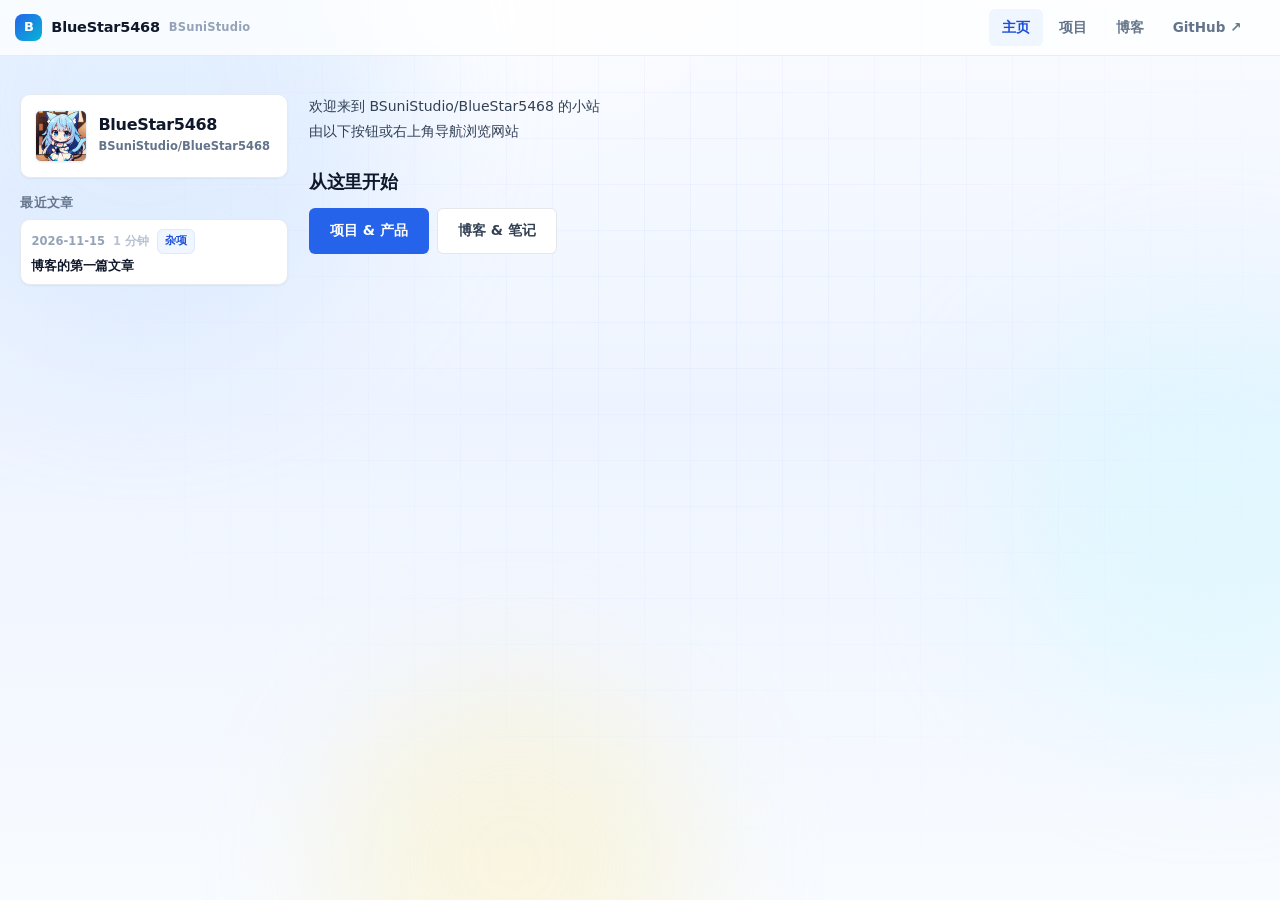
==== index.html @ b85dba75 "deploy: 迁移到 Astro，首页降级为「关于」页 - 仓库根 = 构建产物（GitHub Pages 直接服务根目录） - 页面全部由 Astro 生成：index.html（关于）、proj" ====
<!DOCTYPE html><html lang="zh-CN" data-accent="blue"><head><meta charset="UTF-8"><meta name="viewport" content="width=device-width, initial-scale=1"><title>关于 · BlueStar5468</title><meta name="description" content="泛星际星蓝工作室"><link rel="icon" href="data:image/svg+xml,%3Csvg xmlns='http://www.w3.org/2000/svg' viewBox='0 0 100 100'%3E%3Crect width='100' height='100' rx='16' fill='%232563eb'/%3E%3Ctext y='72' x='50' text-anchor='middle' font-size='58' fill='white' font-family='sans-serif'%3EB%3C/text%3E%3C/svg%3E"><link rel="stylesheet" href="/_astro/Blocks.DFEyWt-j.css"></head><body data-section="home"><header class="topbar"><div class="topbar__inner"><a class="topbar__brand" href="/index.html"><span class="topbar__logo" aria-hidden="true">B</span><span>BlueStar5468</span><small>BSuniStudio</small></a><nav class="topbar__nav" aria-label="站点导航"><a class="topbar__link is-active" href="/index.html" aria-current="page">主页</a><a class="topbar__link" href="/projects.html">项目</a><a class="topbar__link" href="/blog.html">博客</a><a class="topbar__link" href="https://github.com/BlueStar5468" target="_blank" rel="noopener">GitHub ↗</a></nav></div></header><div class="bg" aria-hidden="true"><span class="bg__blob bg__blob--blue"></span><span class="bg__blob bg__blob--cyan"></span><span class="bg__blob bg__blob--amber"></span><span class="bg__grid"></span></div><div class="blog-shell"><aside class="bside" aria-label="个人介绍"><div class="card bside__card"><div class="bside__head"><div class="avatar avatar--flat"><img class="avatar__img" src="/assets/avatar.jpg" alt="头像"></div><div class="bside__id"><h1 class="bside__name">BlueStar5468</h1><p class="bside__title">BSuniStudio/BlueStar5468</p></div></div></div><div class="bside__extra"><section class="blk blk--posts" id="s-0"><h2 class="blk__title">最近文章</h2><div class="posts"><a class="post" href="/blog/TestBlog.html"><span class="post__body"><span class="post__head"><time class="post__date" datetime="2026-11-15">2026-11-15</time><span class="post__min">1 分钟</span><span class="post__tags"><span class="chip chip--sm">杂项</span></span></span><span class="post__title">博客的第一篇文章</span><span class="post__sum">作为测试目的的文章</span></span></a></div></section></div></aside><main class="bmain"><section class="blk blk--text" id="s-0"><div class="prose">欢迎来到 BSuniStudio/BlueStar5468 的小站<br />由以下按钮或右上角导航浏览网站</div></section><section class="blk blk--links" id="s-1"><h2 class="blk__title">从这里开始</h2><div class="page-main__actions"><a class="btn btn--primary" href="/projects.html">项目 &amp; 产品</a><a class="btn" href="/blog.html">博客 &amp; 笔记</a></div></section></main></div></body></html>
---- _astro/Blocks.DFEyWt-j.css ----
:root{--blue-50:#eff6ff;--blue-100:#dbeafe;--blue-200:#bfdbfe;--blue-300:#93c5fd;--blue-400:#60a5fa;--blue-500:#3b82f6;--blue-600:#2563eb;--blue-700:#1d4ed8;--cyan-400:#22d3ee;--cyan-500:#06b6d4;--amber-100:#fef3c7;--amber-400:#fbbf24;--amber-500:#f59e0b;--ink:#0f172a;--ink-soft:#334155;--muted:#64748b;--line:#e5eaf1;--line-soft:#0f172a14;--white:#fff;--accent:var(--blue-600);--accent-2:var(--cyan-500);--accent-soft:var(--blue-100);--accent-tint:var(--blue-50);--radius:10px;--radius-sm:6px;--radius-lg:12px;--shadow-1:0 1px 2px #0f172a0d;--shadow-2:0 4px 16px -8px #0f172a33;--ease:cubic-bezier(.65, .05, .36, 1);--side-w:318px;--pnav-w:208px;--pnav-w-min:54px;--topbar-h:56px;--stage-h:calc(100vh - var(--topbar-h))}@supports (height:100dvh){:root{--stage-h:calc(100dvh - var(--topbar-h))}}html[data-accent=amber]{--accent:var(--amber-500);--accent-2:var(--amber-400);--accent-soft:var(--amber-100);--accent-tint:#fffbeb}*{box-sizing:border-box}body{min-height:100vh;color:var(--ink);-webkit-font-smoothing:antialiased;background-color:#0000;background-image:radial-gradient(1200px 600px at 10% -10%,#fff 0%,#0000 60%),linear-gradient(#f9fbff 0%,#eef4ff 45%,#f8fbff 100%);background-position:0 0,0 0;background-repeat:repeat,repeat;background-size:auto,auto;background-attachment:fixed;background-origin:padding-box,padding-box;background-clip:border-box,border-box;margin:0;font-family:Segoe UI Variable Text,Segoe UI,Inter,PingFang SC,Microsoft YaHei,system-ui,-apple-system,sans-serif;font-size:15px;line-height:1.7}.bg{pointer-events:none;z-index:0;position:fixed;inset:0;overflow:hidden}.bg__blob{filter:blur(70px);opacity:.4;border-radius:50%;position:absolute}.bg__blob--blue{background:#bfdbfe;width:520px;height:520px;top:-160px;left:-120px}.bg__blob--cyan{background:#cffafe;width:420px;height:420px;top:34%;right:-140px}.bg__blob--amber{opacity:.26;background:#fde68a;width:360px;height:360px;bottom:-140px;left:26%}.bg__grid{background-image:linear-gradient(#2563eb0b 1px,#0000 1px),linear-gradient(90deg,#2563eb0b 1px,#0000 1px);background-size:46px 46px;position:absolute;inset:0;-webkit-mask-image:radial-gradient(circle at 55% 25%,#000 0%,#0000 72%);mask-image:radial-gradient(circle at 55% 25%,#000 0%,#0000 72%)}.topbar{z-index:100;height:var(--topbar-h);-webkit-backdrop-filter:blur(16px)saturate(160%);background:#ffffffbd;border-bottom:1px solid #0f172a12;align-items:center;display:flex;position:fixed;top:0;left:0;right:0}.topbar__inner{align-items:center;gap:10px;width:100%;max-width:1560px;margin:0 auto;padding:0 clamp(12px,2vw,34px) 0 clamp(10px,1.2vw,22px);display:flex}.topbar__brand{color:var(--ink);letter-spacing:-.2px;white-space:nowrap;align-items:center;gap:9px;font-size:14.5px;font-weight:700;text-decoration:none;display:inline-flex}.topbar__logo{color:#fff;background:linear-gradient(135deg, var(--blue-600), var(--cyan-500));border-radius:8px;place-items:center;width:27px;height:27px;font-size:13px;font-weight:800;display:grid}.topbar__brand small{color:#94a3b8;letter-spacing:.2px;font-size:11.5px;font-weight:600}.topbar__nav{align-items:center;gap:3px;margin-left:auto;display:flex}.topbar__link{border-radius:var(--radius-sm);color:var(--muted);white-space:nowrap;align-items:center;gap:5px;padding:7px 13px;font-size:13.5px;font-weight:600;text-decoration:none;transition:background .18s,color .18s;display:inline-flex}.topbar__link:hover{color:var(--ink);background:#0f172a0d}.topbar__link.is-active{background:var(--blue-50);color:var(--blue-700)}.topbar__link:focus-visible{outline:2px solid var(--blue-300);outline-offset:2px}.page-main{z-index:1;max-width:1040px;padding:calc(var(--topbar-h) + clamp(26px, 6vh, 62px)) clamp(16px, 3vw, 32px) clamp(40px, 8vh, 80px);gap:clamp(14px,2.2vh,22px);margin:0 auto;display:grid;position:relative}.page-main__head{gap:5px;display:grid}.page-main__title{letter-spacing:-.8px;margin:0;font-size:clamp(24px,3.6vh,36px);line-height:1.25}.page-main__desc{color:var(--muted);max-width:62ch;margin:0}.page-main__actions{flex-wrap:wrap;gap:8px;display:flex}.demo-grid{grid-template-columns:repeat(auto-fit,minmax(190px,1fr));gap:clamp(10px,1.4vw,14px);display:grid}.swatch{align-items:center;gap:10px;display:flex}.swatch__dot{border:1px solid #0f172a0f;border-radius:8px;flex:0 0 26px;width:26px;height:26px}.debug-note{border-radius:var(--radius);color:#92400e;background:#fffbeb;border:1px solid #fde68a;margin:0;padding:10px 13px;font-size:12.5px;line-height:1.6}.debug-note code{background:#92400e14;border-radius:3px;padding:1px 4px;font-size:.94em}.switch{cursor:pointer;user-select:none;align-items:center;gap:10px;display:inline-flex;position:relative}.switch input{opacity:0;width:1px;height:1px;position:absolute}.switch__track{border:1px solid var(--line);background:#e2e8f0;border-radius:999px;flex:0 0 40px;width:40px;height:22px;transition:background .2s,border-color .2s;position:relative}.switch__dot{width:16px;height:16px;transition:transform .2s var(--ease);background:#fff;border-radius:50%;position:absolute;top:2px;left:2px;box-shadow:0 1px 2px #0f172a40}.switch input:checked+.switch__track{background:var(--blue-600);border-color:var(--blue-600)}.switch input:checked+.switch__track .switch__dot{transform:translate(18px)}.switch input:focus-visible+.switch__track{outline:2px solid var(--blue-300);outline-offset:2px}.switch__label{color:var(--ink-soft);font-size:13px;line-height:1.5}.switch__label code{background:var(--blue-50);color:var(--blue-700);border-radius:3px;padding:1px 4px;font-size:.92em}.pbar{flex-wrap:wrap;align-items:center;gap:12px;display:flex}.filters{flex-wrap:wrap;gap:6px;display:flex}.filter{border-radius:var(--radius-sm);font:inherit;color:var(--muted);background:var(--white);border:1px solid var(--line);cursor:pointer;align-items:center;padding:5px 11px;font-size:12.5px;font-weight:600;transition:background .16s,color .16s,border-color .16s;display:inline-flex}.filter:hover{color:var(--ink);border-color:var(--blue-200)}.filter.is-active{color:var(--blue-700);background:var(--blue-50);border-color:var(--blue-100)}.filter__n{opacity:.6;margin-left:6px;font-size:11px;font-weight:700}.pbar__count{color:#94a3b8;margin-left:auto;font-size:12.5px;font-weight:600}.pgrid{grid-template-columns:repeat(auto-fill,minmax(272px,1fr));align-items:start;gap:clamp(12px,1.6vw,16px);display:grid}.pcard{background:var(--white);border:1px solid var(--line);border-radius:var(--radius);min-width:0;box-shadow:var(--shadow-1);transition:transform .2s var(--ease), box-shadow .2s, border-color .2s;flex-direction:column;display:flex;overflow:hidden}.pcard:hover{box-shadow:var(--shadow-2);border-color:var(--blue-100);transform:translateY(-2px)}.pcard[data-featured="1"]{grid-column:span 2}.pcard.is-off{display:none}.pcard__cover{aspect-ratio:16/9;background:linear-gradient(135deg,#eef4ff 0%,#e6f7fb 100%);place-items:center;display:grid;position:relative;overflow:hidden}.pcard[data-featured="1"] .pcard__cover{aspect-ratio:21/9}.pcard__img{object-fit:cover;width:100%;height:100%;display:block}.pcard__ph{font-size:38px;line-height:1}.pcard__phimg{object-fit:contain;border-radius:7px;max-width:46%;max-height:62%}.pcard__status{letter-spacing:.2px;background:#ffffffe6;border:1px solid #0f172a0f;border-radius:999px;padding:3px 8px;font-size:11px;font-weight:700;position:absolute;top:9px;left:9px}.pcard__status--wip{color:var(--blue-700)}.pcard__status--done{color:#0f766e}.pcard__status--archived{color:var(--muted)}.pcard__status--idea{color:#b45309}.pcard__body{gap:6px;padding:13px 14px 0;display:grid}.pcard__title{letter-spacing:-.2px;margin:0;font-size:15.5px;line-height:1.3}.pcard__sum{color:var(--muted);margin:0;font-size:13px;line-height:1.55}.pcard__desc{color:var(--muted);margin:0;font-size:12.5px;line-height:1.6}.pcard__foot{align-items:center;gap:8px;margin-top:auto;padding:12px 14px 13px;display:flex}.pcard__year{color:#94a3b8;font-size:11.5px;font-weight:600}.pcard__links{gap:6px;margin-left:auto;display:flex}.pcard__link{border-radius:var(--radius-sm);color:var(--muted);background:var(--white);border:1px solid var(--line);padding:4px 9px;font-size:12.5px;font-weight:600;text-decoration:none;transition:background .16s,color .16s,border-color .16s}.pcard__link:hover{color:var(--blue-700);background:var(--blue-50);border-color:var(--blue-100)}.pcard__link--primary{color:#fff;background:var(--blue-600);border-color:#0000}.pcard__link--primary:hover{color:#fff;background:var(--blue-700)}.chips.chips--sm{gap:4px}.chip.chip--sm{padding:2px 7px;font-size:11px}.pgrid__empty{text-align:center;color:#94a3b8;border:1px dashed var(--line);border-radius:var(--radius);margin:0;padding:28px 16px;font-size:13px}@media (width<=720px){.pcard[data-featured="1"]{grid-column:auto}.pcard[data-featured="1"] .pcard__cover{aspect-ratio:16/9}.pbar__count{margin-left:0}}.pcard{position:relative}.pcard__go{color:inherit;text-decoration:none}.pcard__go:after{content:"";z-index:1;position:absolute;inset:0}.pcard:hover .pcard__go{color:var(--blue-700)}.pcard__links{z-index:2;position:relative}.pcard__status{z-index:2}.page-shell{z-index:1;max-width:1280px;padding:calc(var(--topbar-h) + clamp(22px, 5vh, 46px)) clamp(16px, 3vw, 32px) clamp(40px, 8vh, 80px);grid-template-columns:var(--pnav-w) minmax(0, 1fr);transition:grid-template-columns .22s var(--ease);align-items:start;gap:clamp(16px,2vw,28px);margin:0 auto;display:grid;position:relative}html.pnav-collapsed .page-shell{grid-template-columns:var(--pnav-w-min) minmax(0, 1fr)}.page-shell>.page-main{max-width:none;margin:0;padding:0}.pnav{top:calc(var(--topbar-h) + 20px);border-radius:var(--radius);background:#ffffff80;border:1px solid #0f172a0d;min-width:0;padding:10px 8px;position:sticky}.pnav__toggle{background:var(--white);border:1px solid var(--line);border-radius:var(--radius-sm);width:28px;height:28px;color:var(--muted);cursor:pointer;justify-content:center;align-items:center;margin-bottom:8px;transition:border-color .16s,color .16s,background .16s;display:inline-flex}.pnav__toggle:hover{border-color:var(--blue-200);color:var(--blue-700);background:var(--blue-50)}.pnav__bars{background:currentColor;width:13px;height:1.5px;display:block;box-shadow:0 -4px,0 4px}.pnav__items{gap:2px;display:grid}.pnav__group{gap:1px;display:grid}.pnav__item{border-radius:var(--radius-sm);color:var(--muted);align-items:center;gap:8px;padding:7px 9px;font-size:13px;font-weight:600;text-decoration:none;transition:background .16s,color .16s;display:flex}.pnav__item:hover{color:var(--ink);background:#0f172a0b}.pnav__item.is-active{background:var(--blue-50);color:var(--blue-700)}.pnav__ico{text-align:center;flex:none;width:20px;font-size:14px}.pnav__img{object-fit:contain;border-radius:4px;width:17px;height:17px;margin:0 auto;display:block}.pnav__label{text-overflow:ellipsis;white-space:nowrap;min-width:0;overflow:hidden}.pnav__toc{border-left:1px solid var(--line);gap:1px;margin:3px 0 7px 10px;padding-left:9px;display:grid}.pnav__toc-item{color:#94a3b8;text-overflow:ellipsis;white-space:nowrap;border-radius:5px;padding:4px 7px;font-size:12px;text-decoration:none;transition:background .16s,color .16s;overflow:hidden}.pnav__toc-item:hover{background:var(--blue-50);color:var(--blue-700)}.pnav__toc-item.is-active{background:var(--blue-50);color:var(--blue-700);font-weight:600}html.pnav-collapsed .pnav__label,html.pnav-collapsed .pnav__toc{display:none}html.pnav-collapsed .pnav__item{justify-content:center;padding:8px 0}.pd-main{gap:clamp(16px,3vh,28px);min-width:0;max-width:1120px;display:grid}.blk{gap:10px;min-width:0;display:grid}.blk__title{letter-spacing:-.3px;margin:0;font-size:18px}.blk__warn{border-radius:var(--radius);color:#92400e;background:#fffbeb;border:1px solid #fde68a;margin:0;padding:10px 13px;font-size:12.5px}.lderr{border-radius:var(--radius);color:#b91c1c;background:#fef2f2;border:1px solid #fecaca;margin:0;padding:14px 16px;font-size:13px;line-height:1.65}.pd-load{color:#94a3b8;margin:0;padding:28px 0;font-size:13px}.phero{border-bottom:1px solid var(--line);grid-template-columns:minmax(0,1fr) 220px;align-items:center;gap:20px;padding-bottom:16px;display:grid}.phero__title{letter-spacing:-.9px;margin:4px 0 0;font-size:clamp(25px,4vh,36px);line-height:1.2}.phero__sub{color:var(--muted);max-width:56ch;margin:6px 0 0;font-size:13.5px;line-height:1.65}.phero__meta{flex-wrap:wrap;gap:18px;margin:14px 0 0;padding:0;list-style:none;display:flex}.phero__meta li{gap:1px;display:grid}.phero__meta span{letter-spacing:.3px;color:#94a3b8;font-size:10.5px;font-weight:600}.phero__meta b{font-size:13.5px}.phero__side{aspect-ratio:4/3;border-radius:var(--radius);border:1px solid var(--line);background:linear-gradient(135deg,#eef4ff,#e6f7fb);place-items:center;display:grid;overflow:hidden}.phero__img{object-fit:cover;width:100%;height:100%;display:block}.phero__ph{font-size:46px}.phero__phimg{object-fit:contain;border-radius:9px;max-width:58%;max-height:64%}@media (width<=720px){.phero{grid-template-columns:minmax(0,1fr);gap:14px}.phero__side{aspect-ratio:16/9;order:-1}}.prose{color:var(--ink-soft);font-size:14px;line-height:1.78}.prose p{margin:0 0 10px}.prose p:last-child{margin-bottom:0}.prose a{color:var(--blue-700)}.prose strong{color:var(--ink)}.prose code{color:var(--blue-700);background:var(--blue-50);border-radius:4px;padding:1px 5px;font-size:.92em}.plist{color:var(--ink-soft);gap:5px;margin:0;padding-left:1.2em;font-size:13.5px;line-height:1.65;display:grid}.plist--bullet{list-style:outside}.plist--number{list-style:decimal}.plist--check{padding-left:0;list-style:none}.plist--check li{padding-left:1.6em;position:relative}.plist--check li:before{content:"✓";color:var(--blue-600);font-weight:800;position:absolute;top:0;left:0}.bcards{grid-template-columns:repeat(var(--cols,3), minmax(0, 1fr));gap:10px;display:grid}.bcard{background:var(--white);border:1px solid var(--line);border-radius:var(--radius);box-shadow:var(--shadow-1);padding:12px 13px}.bcard__ico{font-size:19px;line-height:1}.bcard__title{letter-spacing:-.1px;margin:5px 0 0;font-size:13.5px}.bcard__desc{color:var(--muted);margin:3px 0 0;font-size:12.5px;line-height:1.6}@media (width<=720px){.bcards{grid-template-columns:repeat(auto-fit,minmax(150px,1fr))}}.bstats{grid-template-columns:repeat(auto-fit,minmax(118px,1fr));gap:10px;display:grid}.bstat{background:var(--white);border:1px solid var(--line);border-radius:var(--radius);padding:12px 14px}.bstat b{letter-spacing:-.6px;font-size:22px;line-height:1.15;display:block}.bstat span{color:#94a3b8;font-size:11.5px;font-weight:600}.specs{border-collapse:collapse;background:var(--white);border:1px solid var(--line);border-radius:var(--radius);width:100%;font-size:13.5px;overflow:hidden}.specs th,.specs td{text-align:left;border-bottom:1px solid var(--line);padding:9px 13px}.specs tr:last-child th,.specs tr:last-child td{border-bottom:0}.specs th{width:32%;color:var(--muted);background:#fbfdff;font-weight:600}.specs td{color:var(--ink-soft)}.codeblk{border-radius:var(--radius);background:#0f172a;position:relative;overflow:hidden}.codeblk__bar{background:#94a3b812;border-bottom:1px solid #94a3b829;align-items:center;gap:10px;padding:7px 16px;font-size:11px;font-weight:700;display:flex}.codeblk__file{text-overflow:ellipsis;white-space:nowrap;letter-spacing:.2px;color:#cbd5e1;flex:1;min-width:0;font-family:ui-monospace,SFMono-Regular,Consolas,monospace;overflow:hidden}.codeblk__lang{letter-spacing:.6px;text-transform:uppercase;color:#64748b;flex:none;font-size:10px}.codeblk pre{margin:0;padding:14px 16px;overflow-x:auto}.codeblk code{color:#e2e8f0;white-space:pre;font-family:ui-monospace,SFMono-Regular,Consolas,Liberation Mono,monospace;font-size:12.5px;line-height:1.72}.fig{gap:6px;margin:0;display:grid}.fig__img{border-radius:var(--radius);border:1px solid var(--line);background:#f8fafc;width:100%;display:block}.fig__cap{color:#94a3b8;text-align:center;font-size:12px}.gal{grid-template-columns:repeat(var(--cols,2), minmax(0, 1fr));gap:10px;display:grid}@media (width<=620px){.gal{grid-template-columns:repeat(auto-fit,minmax(140px,1fr))}}.ptl{gap:15px;margin:0;padding:0;list-style:none;display:grid}.ptl__item{grid-template-columns:72px minmax(0,1fr);gap:12px;padding-left:16px;display:grid;position:relative}.ptl__item:before{content:"";background:var(--blue-500);width:7px;height:7px;box-shadow:0 0 0 3px var(--blue-50);border-radius:50%;position:absolute;top:6px;left:0}.ptl__item:after{content:"";background:var(--line);width:1px;position:absolute;top:19px;bottom:-15px;left:3px}.ptl__item:last-child:after{display:none}.ptl__time{color:var(--blue-700);padding-top:2px;font-size:12px;font-weight:700}.ptl__title{margin:0;font-size:13.5px}.ptl__desc{color:var(--muted);margin:3px 0 0;font-size:12.5px;line-height:1.6}@media (width<=620px){.ptl__item{grid-template-columns:minmax(0,1fr);gap:1px}}.bquote{border-left:3px solid var(--blue-300);border-radius:0 var(--radius) var(--radius) 0;background:var(--blue-50);margin:0;padding:12px 16px}.bquote p{color:var(--ink-soft);margin:0;font-size:14px;line-height:1.75}.bquote cite{color:var(--muted);margin-top:6px;font-size:12px;font-style:normal;display:block}.bvideo{aspect-ratio:16/9;border-radius:var(--radius);background:#0f172a;position:relative;overflow:hidden}.bvideo iframe{border:0;width:100%;height:100%;position:absolute;inset:0}.bvideo--empty{color:#94a3b8;background:#f1f5f9;place-items:center;font-size:13px;display:grid}.bdiv{border:0;border-top:1px solid var(--line);margin:4px 0}@media (width<=900px){.page-shell,html.pnav-collapsed .page-shell{grid-template-columns:minmax(0,1fr)}.pnav{-webkit-overflow-scrolling:touch;background:0 0;border:0;border-radius:0;align-items:center;gap:8px;margin:0 calc(-1*clamp(16px,3vw,32px));padding:0 clamp(16px,3vw,32px) 6px;display:flex;position:static;overflow-x:auto}.pnav__toggle{display:none}.pnav__items,.pnav__group{gap:4px;display:flex}.pnav__item{white-space:nowrap;border:1px solid var(--line);background:var(--white)}.pnav__item.is-active{border-color:var(--blue-100)}.pnav__toc{display:none!important}html.pnav-collapsed .pnav__label{display:inline}html.pnav-collapsed .pnav__item{padding:7px 9px}}.blog-shell{z-index:1;max-width:1440px;padding:calc(var(--topbar-h) + clamp(18px, 4.5vh, 38px)) clamp(12px, 1.6vw, 26px) clamp(40px, 8vh, 80px);grid-template-columns:268px minmax(0,1fr);align-items:start;gap:clamp(13px,1.6vw,22px);margin:0 auto;display:grid;position:relative}.bside{top:calc(var(--topbar-h) + 18px);gap:14px;min-width:0;display:grid;position:sticky}.bside__card{gap:12px;padding:15px 14px;display:grid}.bside__head{align-items:center;gap:11px;display:flex}.bside__id{min-width:0}.bside__name{letter-spacing:-.3px;margin:0;font-size:16px;line-height:1.25}.bside__title{color:var(--muted);text-overflow:ellipsis;white-space:nowrap;margin:2px 0 0;font-size:11.5px;font-weight:600;overflow:hidden}.bside__bio{color:var(--muted);margin:0;font-size:12.5px;line-height:1.68}.bside__meta{color:var(--muted);gap:5px;margin:0;padding:0;font-size:12.5px;list-style:none;display:grid}.bside__meta .ico{margin-right:6px}.bside__links{gap:3px;display:grid}.avatar.avatar--flat{background:linear-gradient(135deg, var(--blue-600), var(--cyan-500));color:#fff;letter-spacing:-.4px;border-radius:6px;flex:0 0 52px;place-items:center;width:52px;height:52px;font-size:19px;font-weight:800;display:grid}.avatar--flat .avatar__letter{line-height:1}.bmain{gap:clamp(14px,2.6vh,24px);min-width:0;max-width:1000px;display:grid}.bmain--post{max-width:1000px}.ppost{gap:clamp(14px,2.6vh,24px);min-width:0;display:grid}.bside__extra{gap:10px;display:grid}.bside__extra:empty{display:none}.bside__extra .blk{gap:6px}.bside__extra .blk__title{color:var(--muted);letter-spacing:.2px;font-size:12.5px;font-weight:700}.bside__extra .posts{gap:6px}.bside__extra .post{gap:0;padding:9px 10px}.bside__extra .post__thumb{display:none}.bside__extra .post__title{font-size:12.5px;line-height:1.45}.bside__extra .post__sum,.bside__extra .posts__count{display:none}.posts{gap:8px;display:grid}.post{background:var(--white);border:1px solid var(--line);border-radius:var(--radius);box-shadow:var(--shadow-1);color:inherit;gap:13px;padding:12px 13px;text-decoration:none;transition:border-color .16s,background .16s,transform .16s,box-shadow .16s;display:flex}.post:hover{border-color:var(--blue-100);box-shadow:var(--shadow-2);background:#fbfdff;transform:translateY(-1px)}.post__thumb{object-fit:cover;border-radius:var(--radius-sm);border:1px solid var(--line);flex:0 0 92px;width:92px;height:68px}.post__body{gap:3px;min-width:0;display:grid}.post__head{flex-wrap:wrap;align-items:center;gap:8px;display:flex}.post__date{color:#94a3b8;font-variant-numeric:tabular-nums;font-size:11.5px;font-weight:600}.post__min{color:#b6c2d1;font-size:11.5px;font-weight:600}.post__label{letter-spacing:.3px;color:var(--blue-700);background:var(--blue-50);border:1px solid var(--blue-100);border-radius:999px;padding:1px 7px;font-size:10.5px;font-weight:700}.post__tags{gap:4px;display:flex}.post__arrow{color:#cbd5e1;align-self:center;margin-left:auto;font-size:13px}.post--ref{border-left:3px solid var(--blue-300);padding-left:13px}.post--ref:hover .post__arrow{color:var(--blue-600)}.post__title{letter-spacing:-.2px;font-size:14.5px;font-weight:700;line-height:1.4}.post:hover .post__title{color:var(--blue-700)}.post__sum{color:var(--muted);font-size:12.5px;line-height:1.62}.posts__count{color:#94a3b8;margin:4px 0 0;font-size:11.5px}.posts__empty{text-align:center;color:#94a3b8;border:1px dashed var(--line);border-radius:var(--radius);margin:0;padding:24px 16px;font-size:13px}.postback{color:var(--muted);align-items:center;gap:5px;font-size:12.5px;font-weight:600;text-decoration:none;display:inline-flex}.postback:hover{color:var(--blue-700)}.posthead{border-bottom:1px solid var(--line);gap:6px;padding-bottom:15px;display:grid}.posthead__top{flex-wrap:wrap;align-items:center;gap:8px;display:flex}.posthead__date{color:#94a3b8;font-variant-numeric:tabular-nums;font-size:11.5px;font-weight:600}.posthead__min{color:#b6c2d1;font-size:11.5px;font-weight:600}.posthead__dot{color:#cbd5e1;font-size:11px}.posthead__tags{gap:4px;display:flex}.posthead__title{letter-spacing:-.7px;margin:0;font-size:clamp(21px,3.4vh,29px);line-height:1.3}.posthead__sum{color:var(--muted);margin:0;font-size:13.5px;line-height:1.68}@media (width<=900px){.blog-shell{grid-template-columns:minmax(0,1fr)}.bside{position:static}.bside__card{grid-template-columns:1fr;display:grid}.bmain,.bmain--post{max-width:none}}.labkey{top:calc(var(--topbar-h) + 10px);z-index:120;color:#fff;white-space:nowrap;background:linear-gradient(135deg, var(--blue-600), var(--cyan-500));opacity:0;pointer-events:none;transition:opacity .18s, transform .18s var(--ease);border-radius:999px;align-items:center;gap:6px;padding:7px 13px;font-size:12.5px;font-weight:700;text-decoration:none;display:inline-flex;position:fixed;right:14px;transform:translateY(-8px)scale(.96);box-shadow:0 6px 18px -6px #2563eb8c}.labkey.is-on{opacity:1;pointer-events:auto;transform:none}.labkey:hover{filter:brightness(1.06)}.labkey:focus-visible{outline-offset:2px;outline:2px solid #fff}.studio{z-index:1;max-width:1760px;padding:calc(var(--topbar-h) + 14px) clamp(10px, 1.4vw, 20px) 60px;gap:12px;margin:0 auto;display:grid;position:relative}.studio__bar{background:var(--white);border:1px solid var(--line);border-radius:var(--radius);box-shadow:var(--shadow-1);flex-wrap:wrap;align-items:center;gap:8px;padding:8px 10px;display:flex}.studio__id{flex:260px;min-width:180px}.studio__spacer{flex:auto}.studio__grid{grid-template-columns:var(--studio-leftw,300px) minmax(300px, 1.4fr) minmax(0, 1fr);align-items:start;gap:12px;display:grid}.studio__grid.is-left-closed{--studio-leftw:48px}.studio__left{gap:10px;min-width:0;display:grid}.studio__mid{gap:12px;min-width:0;display:grid}.studio__leftHead{align-items:center;gap:7px;display:flex}.studio__leftTitle{letter-spacing:.3px;color:var(--muted);font-size:11.5px;font-weight:700}.studio__collapse{width:22px;height:22px;color:var(--muted);cursor:pointer;background:var(--white);border:1px solid var(--line);border-radius:var(--radius-sm);padding:0;font-size:12px;line-height:1;transition:color .15s,border-color .15s,background .15s}.studio__collapse:hover{color:var(--blue-700);border-color:var(--blue-200);background:var(--blue-50)}.studio__collapse.is-closed{color:var(--blue-700);border-color:var(--blue-100);background:var(--blue-50)}.studio__leftBody{gap:10px;display:grid}.studio__rail{flex-direction:column;gap:6px;display:none}.studio__railBtn{width:32px;height:32px;color:var(--muted);cursor:pointer;background:var(--white);border:1px solid var(--line);border-radius:var(--radius-sm);padding:0;font-size:14px;line-height:1;transition:color .15s,border-color .15s,background .15s}.studio__railBtn:hover{color:var(--blue-700);border-color:var(--blue-200);background:var(--blue-50)}.studio__grid.is-left-closed .studio__leftBody,.studio__grid.is-left-closed .studio__leftTitle{display:none}.studio__grid.is-left-closed .studio__rail{display:flex}.studio__sec{padding:0;overflow:hidden}.studio__secHead{cursor:pointer;width:100%;font:inherit;color:var(--ink-soft);text-align:left;background:0 0;border:0;align-items:center;gap:8px;padding:9px 12px;font-size:12.5px;font-weight:700;display:flex}.studio__secHead:hover{background:#0f172a08}.studio__secTitle{flex:1}.studio__chev{color:#94a3b8;transition:transform .18s var(--ease);font-size:10px}.studio__sec.is-closed .studio__chev{transform:rotate(-90deg)}.studio__secBody{gap:8px;padding:0 12px 12px;display:grid}.studio__sec.is-closed .studio__secBody{display:none}.studio__secBody .fld:last-child{margin-bottom:0}.studio__right{top:calc(var(--topbar-h) + 14px);gap:8px;min-width:0;display:grid;position:sticky}.studio__pvBar{flex-wrap:wrap;align-items:center;gap:6px;display:flex}.studio__pvTitle{letter-spacing:.3px;color:var(--muted);font-size:11.5px;font-weight:700}.studio__pvBtns{gap:3px;display:flex}.studio__pvBtn{font:inherit;cursor:pointer;color:var(--muted);background:var(--white);border:1px solid var(--line);border-radius:var(--radius-sm);padding:3px 8px;font-size:11.5px;font-weight:600;transition:color .15s,border-color .15s,background .15s}.studio__pvBtn:hover{color:var(--ink);border-color:var(--blue-200)}.studio__pvBtn.is-on{color:var(--blue-700);background:var(--blue-50);border-color:var(--blue-100)}.studio__pvSize{color:#94a3b8;font-variant-numeric:tabular-nums;margin-left:auto;font-size:11px}.studio__frame{resize:both;border:1px solid var(--line);border-radius:var(--radius);width:100%;min-width:300px;max-width:100%;height:68vh;min-height:300px;box-shadow:var(--shadow-1);background:#fff;overflow:auto}.studio__iframe{background:#fff;border:0;width:100%;height:100%;display:block}.studio__pvHint{color:#b6c2d1;margin:0;font-size:11px;line-height:1.6}.fld{gap:4px;margin-bottom:10px;display:grid}.fld:last-child{margin-bottom:0}.fld__cap{color:var(--muted);font-size:11.5px;font-weight:600}.fld input,.fld textarea,.fld select,.studio__id{width:100%;font:inherit;color:var(--ink);border:1px solid var(--line);border-radius:var(--radius-sm);background:#fff;padding:7px 9px;font-size:13px;line-height:1.5}.fld input:focus,.fld textarea:focus,.fld select:focus,.studio__id:focus{border-color:var(--blue-300);box-shadow:0 0 0 3px var(--blue-50);outline:none}.fld textarea{resize:vertical}.fld__json{font-family:ui-monospace,Consolas,monospace;font-size:12px;line-height:1.62}.fld__json.is-bad{background:#fef2f2;border-color:#fca5a5}.fld__tip{color:#94a3b8;margin:0 0 8px;font-size:11.5px;line-height:1.6}.studio__blocks{gap:2px;margin-bottom:10px;display:grid}.brow{border-radius:var(--radius-sm);cursor:pointer;color:var(--ink-soft);border:1px solid #0000;align-items:center;gap:7px;padding:6px 8px;font-size:12.5px;display:flex}.brow:hover{background:#0f172a0a}.brow.is-sel{background:var(--blue-50);border-color:var(--blue-100);color:var(--blue-700);font-weight:600}.brow__no{text-align:right;color:#94a3b8;font-variant-numeric:tabular-nums;flex:0 0 18px;font-size:11px}.brow__name{text-overflow:ellipsis;white-space:nowrap;flex:1;min-width:0;overflow:hidden}.brow__ops{opacity:0;gap:1px;transition:opacity .15s;display:flex}.brow:hover .brow__ops,.brow.is-sel .brow__ops{opacity:1}.brow__op{width:20px;height:20px;color:var(--muted);cursor:pointer;background:0 0;border:0;border-radius:4px;padding:0;font-size:11px;line-height:1}.brow__op:hover{color:var(--ink);background:#0f172a14}.studio__add{gap:6px;display:flex}.studio__add select{min-width:0;font:inherit;border:1px solid var(--line);border-radius:var(--radius-sm);background:#fff;flex:1;padding:6px 8px;font-size:12.5px}.studio__json{border-radius:var(--radius);color:#e2e8f0;background:#0f172a;max-height:320px;margin:8px 0 0;padding:12px 14px;font-family:ui-monospace,Consolas,monospace;font-size:11.5px;line-height:1.62;overflow:auto}@media (width<=1280px){.studio__grid{grid-template-columns:var(--studio-leftw,280px) minmax(0, 1fr)}.studio__right{grid-column:1/-1;position:static}}@media (width<=860px){.studio__grid{grid-template-columns:minmax(0,1fr)}.studio__left,.studio__mid,.studio__right{grid-column:auto}}.app{z-index:1;max-width:1560px;padding:var(--topbar-h) clamp(18px, 2vw, 34px) 0 clamp(6px, .8vw, 12px);grid-template-columns:var(--side-w) minmax(0, 1fr);align-items:start;gap:clamp(16px,1.6vw,26px);margin:0 auto;display:grid;position:relative}.card{background:var(--white);border:1px solid var(--line);border-radius:var(--radius);box-shadow:var(--shadow-1)}.sidebar{top:calc(var(--topbar-h) + 14px);height:calc(var(--stage-h) - 28px);min-width:0;position:sticky}.sidebar:before{content:"";z-index:2;background:linear-gradient(180deg, var(--blue-600), var(--cyan-400) 55%, var(--blue-200));border-radius:0 3px 3px 0;width:3px;position:absolute;top:0;bottom:0;left:0}.profile{overscroll-behavior:contain;border-radius:0 var(--radius-lg) var(--radius-lg) 0;height:100%;box-shadow:var(--shadow-1);scrollbar-width:thin;scrollbar-color:#c3dcf9 transparent;background:radial-gradient(120% 55% at 0 0,#dbeafe 0%,#dbeafe00 60%),linear-gradient(168deg,#eaf3ff 0%,#fbfdff 40%,#e7f3ff 100%);border:1px solid #dbeafe;border-left:0;flex-direction:column;padding:22px 18px 16px 20px;display:flex;position:relative;overflow-y:auto}.profile::-webkit-scrollbar{width:6px}.profile::-webkit-scrollbar-thumb{background:#c3dcf9;border-radius:99px}.profile::-webkit-scrollbar-track{background:0 0}.profile__top{justify-content:space-between;align-items:flex-start;gap:10px;display:flex}.avatar{width:82px;height:82px;box-shadow:var(--shadow-1);border:1px solid #ffffffe6;border-radius:8px;overflow:hidden}.avatar svg,.avatar__img{object-fit:cover;object-position:50% 35%;background:var(--white);width:100%;height:100%;display:block}.status{border-radius:var(--radius-sm);color:#047857;white-space:nowrap;background:#ecfdf5;border:1px solid #a7f3d0;align-items:center;gap:6px;padding:4px 10px;font-size:12px;font-weight:600;display:inline-flex}.status__dot{background:#10b981;border-radius:50%;width:6px;height:6px}.profile__name{letter-spacing:-.4px;margin:16px 0 2px;font-size:24px;line-height:1.25}.profile__title{color:var(--accent);transition:color .5s var(--ease);margin:0;font-size:13.5px;font-weight:600}.profile__title .slash{color:var(--blue-300);margin:0 2px}.profile__meta{color:var(--ink-soft);gap:6px;margin:14px 0 0;padding:0;font-size:13px;list-style:none;display:grid}.profile__meta .ico{margin-right:6px}.profile__bio{color:var(--muted);margin:14px 0 0;font-size:13px}.profile__bio em{color:var(--blue-700);background:#2563eb1a;border-radius:4px;padding:0 3px;font-style:normal;font-weight:700}.profile__foot{color:#8fb0d4;text-align:center;margin:auto 0 0;padding-top:16px;font-size:11.5px;line-height:1.6}.divider{background:var(--line);height:1px;margin:16px 0 12px}.side-heading{letter-spacing:1.2px;text-transform:uppercase;color:#7d9ec4;margin:0 0 8px;font-size:11.5px;font-weight:700}.chips{flex-wrap:wrap;gap:5px;display:flex}.chip{border-radius:var(--radius-sm);color:var(--blue-700);background:var(--blue-50);border:1px solid var(--blue-100);white-space:nowrap;padding:3px 9px;font-size:12px;font-weight:600;display:inline-block}.chip--blue{color:var(--blue-700);background:var(--blue-50);border-color:var(--blue-100)}.chip--amber{color:#b45309;background:#fffbeb;border-color:#fde68a}.links{gap:4px;display:grid}.link{border-radius:var(--radius-sm);color:var(--ink-soft);border:1px solid #0000;align-items:center;gap:9px;padding:8px 10px;font-size:13px;font-weight:600;text-decoration:none;transition:background .18s,border-color .18s,color .18s;display:flex}.link:hover{background:var(--white);border-color:var(--blue-200);color:var(--blue-700)}.link__ico{border-radius:var(--radius-sm);width:24px;height:24px;color:var(--blue-700);background:var(--blue-100);flex:0 0 24px;place-items:center;font-size:10.5px;font-weight:800;display:grid}.link__text{text-overflow:ellipsis;white-space:nowrap;flex:1;min-width:0;overflow:hidden}.link__arrow{color:var(--blue-300);font-size:12px}.main{min-width:0}.deck{height:calc(var(--pages,4) * var(--stage-h));position:relative}.stage{top:var(--topbar-h);height:var(--stage-h);isolation:isolate;position:sticky;overflow:hidden}.glow{pointer-events:none;opacity:0;z-index:0;transition:opacity .9s var(--ease);position:absolute;inset:-12%}.glow--blue{background:radial-gradient(46% 40% at 80% 16%,#3b82f638,#0000 70%),radial-gradient(40% 34% at 10% 88%,#22d3ee2e,#0000 70%)}.glow--amber{background:radial-gradient(46% 40% at 80% 16%,#f59e0b33,#0000 70%),radial-gradient(40% 34% at 10% 88%,#fbbf2429,#0000 70%)}html[data-accent=blue] .glow--blue,html[data-accent=amber] .glow--amber{opacity:1}.stage__progress{z-index:7;background:#0f172a0d;height:2px;position:absolute;top:0;left:0;right:0}.stage__progress i{background:var(--accent);width:0;height:100%;transition:background .5s var(--ease);display:block}.page{z-index:1;will-change:transform, opacity, filter;align-items:center;padding:clamp(52px,8vh,84px) clamp(64px,6vw,100px) clamp(46px,7vh,76px) clamp(20px,3vw,40px);display:flex;position:absolute;inset:0}.page:not(.is-active){opacity:0}.page:before{content:"";pointer-events:none;z-index:0;transition:border-color .5s var(--ease);border:1px solid #0f172a12;border-radius:14px;position:absolute;inset:12px}html[data-accent=blue] .page.is-active:before{border-color:#2563eb1c}html[data-accent=amber] .page.is-active:before{border-color:#f59e0b29}.deco{pointer-events:none;z-index:1;border-radius:14px;position:absolute;inset:12px;overflow:hidden}.deco>*{position:absolute}.deco svg,.deco img{display:block}.deco pre{white-space:pre;margin:0}.deco__tok{color:var(--blue-600);letter-spacing:.5px;opacity:.18;white-space:nowrap;font:700 12px/1 Consolas,Courier New,monospace}#page-overview .deco__bridge{opacity:.34;width:min(21%,220px);top:50%;right:54px;transform:translateY(-50%)}#page-overview .deco__tok--1{font-size:28px;top:12%;left:50%}#page-overview .deco__tok--2{top:22%;left:41%}#page-overview .deco__tok--3{bottom:8%;left:2%}#page-overview .deco__tok--4{top:16%;right:27%}#page-overview .deco__tok--5{font-size:26px;bottom:6%;left:26%}.hexstack{opacity:.55;width:192px;height:206px;transform:scale(var(--hex-scale,1));transform-origin:50%;margin-top:-103px;position:absolute;top:46%;right:40px}.hexstack__item{display:block;position:absolute}.hexstack__c{width:96px;bottom:0;left:0}.hexstack__cpp{width:96px;bottom:0;left:96px}.hexstack__cs{width:112px;bottom:78px;left:40px}#page-software .deco__gl{opacity:.5;width:min(15%,152px);top:7%;right:54px}#page-software .deco__tux{opacity:.5;width:min(12%,120px);bottom:7%;right:54px}#page-software .deco__bin{opacity:.16;color:var(--blue-700);letter-spacing:.5px;font:10.5px/1.85 Consolas,Courier New,monospace;bottom:2.5%;left:2%}#page-software .deco__elf{opacity:.17;text-align:right;color:var(--blue-700);font:10.5px/1.75 Consolas,Courier New,monospace;bottom:2.5%;right:26%}#page-hardware .deco__pcb{opacity:.4;width:100%;height:100%;top:0;left:0}.deco-shot{-webkit-mask-image:radial-gradient(82% 82%,#000 58%,#0000 100%);mask-image:radial-gradient(82% 82%,#000 58%,#0000 100%)}.deco__layout{opacity:.17;width:84%;top:-7%;right:-5%;transform:rotate(-3deg);-webkit-mask-image:radial-gradient(74% 74% at 66% 34%,#000 42%,#0000 100%);mask-image:radial-gradient(74% 74% at 66% 34%,#000 42%,#0000 100%)}.deco__board{opacity:.42;width:min(27%,290px);bottom:0;right:6px;transform:rotate(7deg)}#page-journey .deco__path{opacity:.4;width:min(18%,190px);top:50%;right:60px;transform:translateY(-50%)}#page-journey .deco__tok--1{top:10%;left:3%}#page-journey .deco__tok--2{top:17%;left:3%}#page-journey .deco__tok--3{bottom:7%;left:2%}.page__inner{z-index:2;align-content:center;gap:clamp(8px,1.5vh,16px);width:100%;max-width:840px;font-size:clamp(13px,1.5vh,15px);display:grid;position:relative}.eyebrow{letter-spacing:2px;color:var(--accent);transition:color .5s var(--ease);margin:0;font-size:11px;font-weight:800}.eyebrow--amber{color:var(--amber-500)}.page__title{letter-spacing:-1px;margin:0;font-size:clamp(26px,4.2vh,44px);line-height:1.22}.page__lead{max-width:62ch;color:var(--muted);margin:0;font-size:clamp(13px,1.6vh,15px)}.phead{gap:3px;display:grid}.phead__title{letter-spacing:-.7px;margin:0;font-size:clamp(21px,3.2vh,30px);line-height:1.3}.phead__desc{color:var(--muted);margin:0;font-size:clamp(12.5px,1.5vh,14px)}.hl{border-radius:var(--radius-sm);padding:1px 7px}.hl--blue{color:var(--blue-700);background:#2563eb1a}.hl--amber{color:#b45309;background:#f59e0b24}.stats{grid-template-columns:repeat(4,1fr);gap:clamp(7px,1vw,12px);display:grid}.stat{flex-direction:column;gap:1px;padding:clamp(10px,1.6vh,15px) clamp(12px,1.3vw,16px);display:flex}.stat b{letter-spacing:-.5px;color:var(--accent);transition:color .5s var(--ease);font-size:clamp(17px,2.5vh,23px)}.stat span{color:var(--muted);font-size:clamp(11px,1.35vh,12px)}.quick{grid-template-columns:repeat(3,1fr);gap:clamp(7px,1vw,12px);display:grid}.quick__card{font:inherit;color:var(--ink);text-align:left;cursor:pointer;align-items:center;gap:10px;padding:clamp(9px,1.5vh,14px) clamp(11px,1.3vw,15px);transition:border-color .18s,background .18s;display:flex}.quick__card:hover{border-color:var(--accent-soft);background:var(--accent-tint)}.quick__card:focus-visible{outline:2px solid var(--blue-400);outline-offset:2px}.quick__ico{border-radius:var(--radius-sm);background:var(--blue-50);border:1px solid var(--blue-100);flex:0 0 32px;place-items:center;width:32px;height:32px;font-size:15px;display:grid}.quick__ico--amber{background:#fffbeb;border-color:#fde68a}.quick__text{gap:0;min-width:0;display:grid}.quick__text b{font-size:clamp(12.5px,1.55vh,14px)}.quick__text i{color:var(--muted);font-size:clamp(10.5px,1.35vh,12px);font-style:normal}.quick__arrow{color:var(--accent);margin-left:auto;font-size:13px;font-weight:700}.section-title{letter-spacing:-.2px;align-items:center;gap:8px;margin:3px 0 -2px;font-size:clamp(13.5px,1.75vh,15.5px);display:flex}.dot{background:var(--accent);width:7px;height:7px;transition:background .5s var(--ease);border-radius:2px}.mini-title{letter-spacing:-.1px;margin:0 0 7px;font-size:clamp(12.5px,1.55vh,13.5px)}.grid{gap:clamp(7px,1.1vh,12px);display:grid}.grid--2{grid-template-columns:repeat(auto-fit,minmax(190px,1fr))}.grid--3{grid-template-columns:repeat(auto-fit,minmax(204px,1fr))}.grid--4{grid-template-columns:repeat(auto-fit,minmax(176px,1fr))}.pad{padding:clamp(11px,1.7vh,16px) clamp(13px,1.5vw,18px)}.mini{align-content:start;gap:6px;padding:clamp(10px,1.5vh,15px);display:grid}.mini h4{margin:0;font-size:clamp(12.5px,1.55vh,14.5px)}.mini--amber{background:#fffdf7;border-color:#fdf0cd}.work{align-content:start;gap:8px;padding:clamp(10px,1.6vh,16px);transition:border-color .18s,background .18s;display:grid}.work--slim{grid-template-columns:auto minmax(0,1fr);align-items:center;gap:3px 10px}.work--slim h4{margin:0 0 1px;font-size:clamp(12.5px,1.6vh,14.5px)}.work--slim p{color:var(--muted);margin:0;font-size:clamp(11px,1.38vh,12.5px);line-height:1.55}.work--slim .work__link{grid-column:2;justify-self:start}.work:hover{border-color:var(--accent-soft);background:var(--accent-tint)}.work__ico{border-radius:var(--radius-sm);background:var(--accent-tint);border:1px solid var(--accent-soft);width:clamp(32px,4.2vh,40px);height:clamp(32px,4.2vh,40px);transition:background .5s var(--ease), border-color .5s var(--ease);place-items:center;font-size:clamp(15px,2vh,18px);display:grid}.work__link{color:var(--accent);border-bottom:1px solid var(--accent-soft);transition:color .5s var(--ease), border-color .18s;font-size:clamp(11px,1.35vh,12px);font-weight:700;text-decoration:none}.work__link:hover{border-color:var(--accent)}.list{gap:clamp(4px,.8vh,7px);margin:0;padding:0;list-style:none;display:grid}.list li{color:var(--ink-soft);align-items:baseline;gap:9px;font-size:clamp(11px,1.4vh,12.5px);display:flex}.list__tag{min-width:40px;color:var(--accent);transition:color .5s var(--ease);flex:none;font-size:clamp(10.5px,1.28vh,11.5px);font-weight:700}.two-col{grid-template-columns:repeat(auto-fit,minmax(240px,1fr));align-items:stretch;gap:clamp(7px,1.1vw,12px);display:grid}.two-col>.grid{align-content:stretch}.two-col .work--slim{grid-template-columns:minmax(0,1fr)}.two-col .work__ico{display:none}.bars{align-content:center;gap:clamp(8px,1.3vh,13px);padding:clamp(11px,1.8vh,16px) clamp(13px,1.4vw,18px);display:grid}.bar__head{justify-content:space-between;margin-bottom:4px;font-size:clamp(11px,1.4vh,12.5px);font-weight:600;display:flex}.bar__head span:last-child{color:var(--muted);font-weight:500}.bar__track{background:#eef2f7;border-radius:3px;height:6px;overflow:hidden}.bar__fill{background:var(--amber-500);width:0;height:100%;transition:width 1s var(--ease);border-radius:3px;display:block}.bars.is-inview .bar__fill{width:var(--v)}.timeline{gap:clamp(6px,1.1vh,10px);margin:0;padding:0;list-style:none;display:grid}.timeline li{grid-template-columns:112px minmax(0,1fr);align-items:start;gap:10px;display:grid}.timeline__time{color:var(--blue-600);padding-top:12px;font-size:clamp(11px,1.4vh,12.5px);font-weight:700}.timeline__body{border-left:3px solid var(--accent-soft);transition:border-color .5s var(--ease);padding:clamp(10px,1.5vh,14px) 14px}.timeline__body h4{margin:0 0 2px;font-size:clamp(12.5px,1.6vh,14px)}.timeline__body p{color:var(--muted);margin:0;font-size:clamp(11px,1.4vh,12.5px)}.scroll-note{text-align:center;color:#8fb0d4;margin:2px 0 0;font-size:clamp(11px,1.4vh,12.5px)}.scroll-note__chev{animation:1.8s infinite bob;display:inline-block}.rail{border-radius:var(--radius-lg);box-shadow:var(--shadow-2);-webkit-backdrop-filter:blur(14px)saturate(150%);z-index:8;background:#ffffff8c;border:1px solid #0f172a12;gap:clamp(6px,1vh,11px);padding:9px 8px;display:grid;position:absolute;top:50%;right:clamp(4px,.9vw,14px);transform:translateY(-50%)}.rail__item{cursor:pointer;font:inherit;background:0 0;border:0;justify-content:flex-end;align-items:center;gap:9px;padding:2px;display:flex}.rail__label{color:var(--muted);white-space:nowrap;opacity:0;transition:opacity .25s var(--ease), transform .25s var(--ease), color .4s;font-size:12px;font-weight:600;transform:translate(5px)}.rail__item:hover .rail__label,.rail__item.is-active .rail__label{opacity:1;transform:none}.rail__item.is-active .rail__label{color:var(--accent)}.rail__item:focus-visible{outline:2px solid var(--blue-300);outline-offset:2px;border-radius:6px}.rail__dot{background:#2563eb12;border:1.5px solid #2563eb4d;border-radius:50%;width:13px;height:13px;transition:background .25s,border-color .25s,box-shadow .25s}.rail__item:hover .rail__dot{background:#2563eb2e;border-color:#2563eb8c}.rail__item.is-active .rail__dot{background:#2563ebd9;border-color:#2563ebf2;box-shadow:0 0 0 4px #2563eb29}html[data-accent=amber] .rail__dot{background:#f59e0b12;border-color:#f59e0b52}html[data-accent=amber] .rail__item:hover .rail__dot{background:#f59e0b2e;border-color:#f59e0b8c}html[data-accent=amber] .rail__item.is-active .rail__dot{background:#f59e0bd9;border-color:#f59e0bf2;box-shadow:0 0 0 4px #f59e0b2e}.hint{color:var(--muted);transition:opacity .4s var(--ease), transform .4s var(--ease);z-index:8;flex-direction:column;align-items:center;font-size:12px;display:flex;position:absolute;bottom:clamp(10px,2vh,22px);left:50%;transform:translate(-50%)}.hint.is-hidden{opacity:0;transform:translate(-50%,10px)}.hint__chev{font-size:15px;line-height:1;animation:1.8s infinite bob}@keyframes bob{0%,to{opacity:.45;transform:translateY(-2px)}50%{opacity:1;transform:translateY(3px)}}.landing{text-align:center;background:radial-gradient(80% 60% at 50% 0%, #eaf3ff 0%, #eaf3ff00 70%), var(--white);justify-items:center;gap:11px;margin:clamp(18px,4vh,40px) 0 clamp(28px,7vh,64px);padding:clamp(42px,8vh,84px) clamp(22px,4vw,56px);display:grid}.landing__title{letter-spacing:-1px;margin:0;font-size:clamp(25px,4.4vh,40px)}.landing__desc{max-width:46ch;color:var(--muted);margin:0}.landing__actions{flex-wrap:wrap;justify-content:center;gap:8px;margin-top:4px;display:flex}.landing__foot{color:#94a3b8;margin:16px 0 0;font-size:12px}.btn{border-radius:var(--radius-sm);color:var(--ink-soft);background:var(--white);border:1px solid #0f172a1a;align-items:center;gap:8px;padding:10px 20px;font-size:14px;font-weight:600;text-decoration:none;transition:background .18s,border-color .18s,color .18s;display:inline-flex}.btn:hover{color:var(--blue-700);background:#f1f5fd;border-color:#2563eb59}.btn--primary{background:var(--blue-600);color:#fff;border-color:#0000}.btn--primary:hover{background:var(--blue-700);color:#fff}#deck.is-flow{height:auto}#deck.is-flow .stage{flex-direction:column;height:auto;display:flex;position:static;overflow:visible}#deck.is-flow .glow,#deck.is-flow .stage__progress,#deck.is-flow .page:before,#deck.is-flow .deco{display:none}#deck.is-flow .page{padding:clamp(24px,6vw,52px) 0;position:static;opacity:1!important;filter:none!important;visibility:visible!important;pointer-events:auto!important;transform:none!important}#deck.is-flow .page__inner{opacity:0;transition:opacity .6s var(--ease), transform .6s var(--ease);transform:translateY(20px)}#deck.is-flow .page.in-view .page__inner{opacity:1;transform:none}#deck.is-flow .hint{display:none}#deck.is-flow .rail{top:calc(var(--topbar-h) + 8px);border-radius:var(--radius);z-index:30;background:#ffffffd1;order:-1;justify-content:center;align-items:center;gap:2px;width:max-content;max-width:100%;margin:0 auto 6px;padding:5px 6px;display:flex;position:sticky;left:auto;right:auto;transform:none}#deck.is-flow .rail__label{opacity:1;font-size:12.5px;transform:none}#deck.is-flow .rail__item{border-radius:var(--radius-sm);padding:6px 10px;transition:background .18s}#deck.is-flow .rail__item.is-active{background:var(--accent-tint)}#deck.is-flow .rail__dot{border-width:1.5px;width:10px;height:10px}@media (width<=1240px){:root{--side-w:286px}.page__inner{max-width:100%}}@media (width<=1000px){.app{padding:var(--topbar-h) clamp(12px, 3vw, 22px) 0;grid-template-columns:minmax(0,1fr)}.sidebar{height:auto;position:static}.profile{border-radius:0 var(--radius-lg) var(--radius-lg) 0;height:auto;overflow:visible}.profile__foot{margin-top:18px}.avatar{width:72px;height:72px}.avatar.avatar--flat{flex:0 0 52px;width:52px;height:52px}.two-col{grid-template-columns:minmax(0,1fr)}.two-col .work--slim{grid-template-columns:auto minmax(0,1fr)}.two-col .work__ico{display:grid}}@media (width<=860px){.deck{height:auto}.deck .stage{height:auto;position:static;overflow:visible}.deck .page{opacity:1;filter:none;visibility:visible;padding:24px 0;position:static;transform:none}.deck .page[aria-hidden=true]{display:block}.rail{top:calc(var(--topbar-h) + 8px);border-radius:var(--radius);z-index:30;background:#ffffffd1;justify-content:center;align-items:center;gap:2px;width:max-content;max-width:100%;margin:0 auto 6px;padding:5px 6px;display:flex;position:sticky;right:auto;transform:none}.rail__label{opacity:1;font-size:12.5px;transform:none}.rail__item{padding:6px 10px}.rail__dot{width:10px;height:10px}.hint,.deco,.page:before{display:none}.timeline li{grid-template-columns:minmax(0,1fr);gap:3px}.timeline__time{padding-top:0}}@media (width<=560px){.stats{grid-template-columns:repeat(2,1fr)}.quick,.grid--2,.grid--3,.grid--4{grid-template-columns:minmax(0,1fr)}.page__title{letter-spacing:-.5px}.landing__actions .btn{flex:1;justify-content:center}}@media (height<=760px) and (width>=861px){.page{padding-top:clamp(42px,6.5vh,60px);padding-bottom:clamp(36px,5.5vh,56px)}.page__inner,.grid,.stats,.quick,.two-col{gap:7px}.mini,.work,.pad,.bars{padding:9px 11px}.list{gap:3px}.timeline{gap:5px}}@media (prefers-reduced-motion:reduce){*{transition-duration:.01ms!important;animation-duration:.01ms!important}}.ldbar{z-index:90;pointer-events:none;opacity:0;height:2px;transition:opacity .18s linear;position:fixed;top:0;left:0;right:0}.ldbar.is-on{opacity:1}.ldbar__fill{transform-origin:0;background:linear-gradient(90deg, var(--blue-500), #22d3ee);width:100%;height:100%;transition:transform .22s ease-out;display:block;transform:scaleX(0)}@media (prefers-reduced-motion:reduce){.ldbar,.ldbar__fill{transition:none}}@keyframes bootfade{0%{opacity:0}to{opacity:1}}@keyframes bootfadeout{0%{opacity:1}to{opacity:0}}body.boot-done .boot-hide{opacity:1;animation:.28s ease-out bootfade}body.boot-done .bootmask{animation:.3s ease-out forwards bootfadeout}.bootmask,body[data-booting] .pd-load{display:none}body[data-booting] .bootmask{left:0;right:0;top:var(--topbar-h);z-index:40;pointer-events:none;color:var(--muted);background:radial-gradient(1200px 600px at 10% -10%,#fff 0%,#0000 60%),linear-gradient(#f9fbff 0%,#eef4ff 45%,#f8fbff 100%);justify-content:center;align-items:center;gap:12px;font-size:13px;font-weight:600;display:flex;position:fixed;bottom:0}.bootmask__spin{border:2px solid var(--line);border-top-color:var(--blue-500);border-radius:50%;width:16px;height:16px;animation:.7s linear infinite bootspin}@keyframes bootspin{to{transform:rotate(360deg)}}@media (prefers-reduced-motion:reduce){body.boot-done .boot-hide,body.boot-done .bootmask,.bootmask__spin{animation:none}}.noscript{left:50%;top:calc(var(--topbar-h) + 18px);z-index:60;border-radius:var(--radius-sm);color:#92400e;background:#fef3c7;border:1px solid #fde68a;margin:0;padding:10px 16px;font-size:12.5px;font-weight:600;position:fixed;transform:translate(-50%)}.home-load{min-height:calc(100vh - var(--topbar-h));text-align:center;color:var(--muted);flex-direction:column;justify-content:center;align-items:center;gap:10px;display:flex}.home-load__spin{border:2px solid var(--line);border-top-color:var(--blue-500);border-radius:50%;width:18px;height:18px;animation:.7s linear infinite bootspin}.home-load__text{margin:0;font-size:13px;font-weight:600}.home-load__note{margin:0;font-size:12px;line-height:1.8}html.home-booting .sidebar,html.home-booting .deck{visibility:hidden}@media (prefers-reduced-motion:reduce){.home-load__spin{animation:none}}
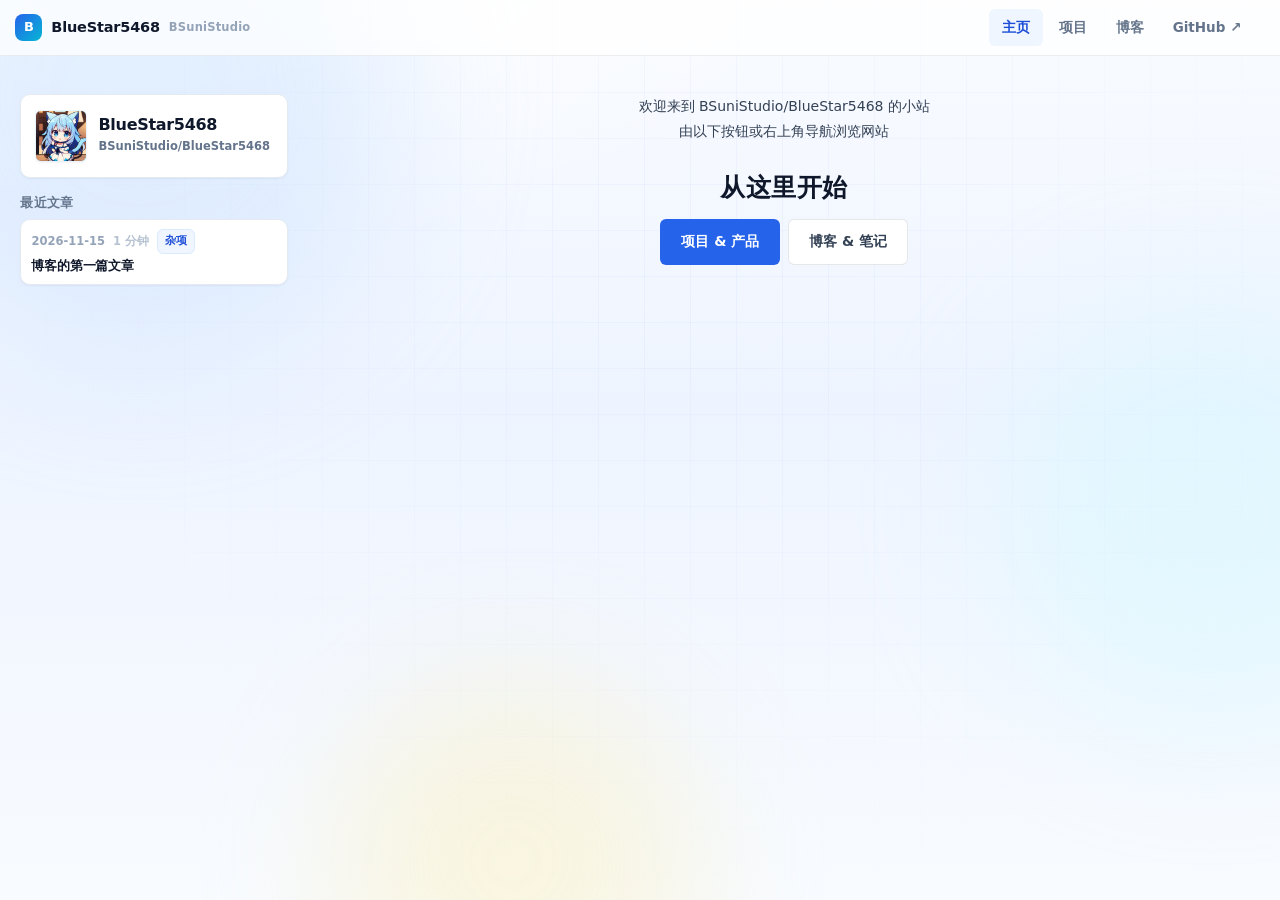
==== commit a5131654: "deploy: 站点数据源清理 + 首页居中" ====
--- a/index.html
+++ b/index.html
@@ -1 +1 @@
-<!DOCTYPE html><html lang="zh-CN" data-accent="blue"><head><meta charset="UTF-8"><meta name="viewport" content="width=device-width, initial-scale=1"><title>关于 · BlueStar5468</title><meta name="description" content="泛星际星蓝工作室"><link rel="icon" href="data:image/svg+xml,%3Csvg xmlns='http://www.w3.org/2000/svg' viewBox='0 0 100 100'%3E%3Crect width='100' height='100' rx='16' fill='%232563eb'/%3E%3Ctext y='72' x='50' text-anchor='middle' font-size='58' fill='white' font-family='sans-serif'%3EB%3C/text%3E%3C/svg%3E"><link rel="stylesheet" href="/_astro/Blocks.DFEyWt-j.css"></head><body data-section="home"><header class="topbar"><div class="topbar__inner"><a class="topbar__brand" href="/index.html"><span class="topbar__logo" aria-hidden="true">B</span><span>BlueStar5468</span><small>BSuniStudio</small></a><nav class="topbar__nav" aria-label="站点导航"><a class="topbar__link is-active" href="/index.html" aria-current="page">主页</a><a class="topbar__link" href="/projects.html">项目</a><a class="topbar__link" href="/blog.html">博客</a><a class="topbar__link" href="https://github.com/BlueStar5468" target="_blank" rel="noopener">GitHub ↗</a></nav></div></header><div class="bg" aria-hidden="true"><span class="bg__blob bg__blob--blue"></span><span class="bg__blob bg__blob--cyan"></span><span class="bg__blob bg__blob--amber"></span><span class="bg__grid"></span></div><div class="blog-shell"><aside class="bside" aria-label="个人介绍"><div class="card bside__card"><div class="bside__head"><div class="avatar avatar--flat"><img class="avatar__img" src="/assets/avatar.jpg" alt="头像"></div><div class="bside__id"><h1 class="bside__name">BlueStar5468</h1><p class="bside__title">BSuniStudio/BlueStar5468</p></div></div></div><div class="bside__extra"><section class="blk blk--posts" id="s-0"><h2 class="blk__title">最近文章</h2><div class="posts"><a class="post" href="/blog/TestBlog.html"><span class="post__body"><span class="post__head"><time class="post__date" datetime="2026-11-15">2026-11-15</time><span class="post__min">1 分钟</span><span class="post__tags"><span class="chip chip--sm">杂项</span></span></span><span class="post__title">博客的第一篇文章</span><span class="post__sum">作为测试目的的文章</span></span></a></div></section></div></aside><main class="bmain"><section class="blk blk--text" id="s-0"><div class="prose">欢迎来到 BSuniStudio/BlueStar5468 的小站<br />由以下按钮或右上角导航浏览网站</div></section><section class="blk blk--links" id="s-1"><h2 class="blk__title">从这里开始</h2><div class="page-main__actions"><a class="btn btn--primary" href="/projects.html">项目 &amp; 产品</a><a class="btn" href="/blog.html">博客 &amp; 笔记</a></div></section></main></div></body></html>+<!DOCTYPE html><html lang="zh-CN" data-accent="blue"><head><meta charset="UTF-8"><meta name="viewport" content="width=device-width, initial-scale=1"><title>关于 · BlueStar5468</title><meta name="description" content="BSuniStudio/BlueStar5468 的小站，有从硬件到软件，底层到上层的各种分享。大概吧~"><link rel="icon" href="data:image/svg+xml,%3Csvg xmlns='http://www.w3.org/2000/svg' viewBox='0 0 100 100'%3E%3Crect width='100' height='100' rx='16' fill='%232563eb'/%3E%3Ctext y='72' x='50' text-anchor='middle' font-size='58' fill='white' font-family='sans-serif'%3EB%3C/text%3E%3C/svg%3E"><link rel="stylesheet" href="/_astro/Blocks.C3--zCrz.css"></head><body data-section="home"><header class="topbar"><div class="topbar__inner"><a class="topbar__brand" href="/index.html"><span class="topbar__logo" aria-hidden="true">B</span><span>BlueStar5468</span><small>BSuniStudio</small></a><nav class="topbar__nav" aria-label="站点导航"><a class="topbar__link is-active" href="/index.html" aria-current="page">主页</a><a class="topbar__link" href="/projects.html">项目</a><a class="topbar__link" href="/blog.html">博客</a><a class="topbar__link" href="https://github.com/BlueStar5468" target="_blank" rel="noopener">GitHub ↗</a></nav></div></header><div class="bg" aria-hidden="true"><span class="bg__blob bg__blob--blue"></span><span class="bg__blob bg__blob--cyan"></span><span class="bg__blob bg__blob--amber"></span><span class="bg__grid"></span></div><div class="blog-shell"><aside class="bside" aria-label="个人介绍"><div class="card bside__card"><div class="bside__head"><div class="avatar avatar--flat"><img class="avatar__img" src="/assets/avatar.jpg" alt="头像"></div><div class="bside__id"><h1 class="bside__name">BlueStar5468</h1><p class="bside__title">BSuniStudio/BlueStar5468</p></div></div></div><div class="bside__extra"><section class="blk blk--posts" id="s-0"><h2 class="blk__title">最近文章</h2><div class="posts"><a class="post" href="/blog/TestBlog.html"><span class="post__body"><span class="post__head"><time class="post__date" datetime="2026-11-15">2026-11-15</time><span class="post__min">1 分钟</span><span class="post__tags"><span class="chip chip--sm">杂项</span></span></span><span class="post__title">博客的第一篇文章</span><span class="post__sum">作为测试目的的文章</span></span></a></div></section></div></aside><main class="bmain bmain--home"><section class="blk blk--text" id="s-0"><div class="prose">欢迎来到 BSuniStudio/BlueStar5468 的小站<br />由以下按钮或右上角导航浏览网站</div></section><section class="blk blk--links" id="s-1"><h2 class="blk__title">从这里开始</h2><div class="page-main__actions"><a class="btn btn--primary" href="/projects.html">项目 &amp; 产品</a><a class="btn" href="/blog.html">博客 &amp; 笔记</a></div></section></main></div></body></html>
--- a/_astro/Blocks.C3--zCrz.css
+++ b/_astro/Blocks.C3--zCrz.css
@@ -0,0 +1 @@
+:root{--blue-50:#eff6ff;--blue-100:#dbeafe;--blue-200:#bfdbfe;--blue-300:#93c5fd;--blue-400:#60a5fa;--blue-500:#3b82f6;--blue-600:#2563eb;--blue-700:#1d4ed8;--cyan-400:#22d3ee;--cyan-500:#06b6d4;--amber-100:#fef3c7;--amber-400:#fbbf24;--amber-500:#f59e0b;--ink:#0f172a;--ink-soft:#334155;--muted:#64748b;--line:#e5eaf1;--line-soft:#0f172a14;--white:#fff;--accent:var(--blue-600);--accent-2:var(--cyan-500);--accent-soft:var(--blue-100);--accent-tint:var(--blue-50);--radius:10px;--radius-sm:6px;--radius-lg:12px;--shadow-1:0 1px 2px #0f172a0d;--shadow-2:0 4px 16px -8px #0f172a33;--ease:cubic-bezier(.65, .05, .36, 1);--side-w:318px;--pnav-w:208px;--pnav-w-min:54px;--topbar-h:56px;--stage-h:calc(100vh - var(--topbar-h))}@supports (height:100dvh){:root{--stage-h:calc(100dvh - var(--topbar-h))}}html[data-accent=amber]{--accent:var(--amber-500);--accent-2:var(--amber-400);--accent-soft:var(--amber-100);--accent-tint:#fffbeb}*{box-sizing:border-box}body{min-height:100vh;color:var(--ink);-webkit-font-smoothing:antialiased;background-color:#0000;background-image:radial-gradient(1200px 600px at 10% -10%,#fff 0%,#0000 60%),linear-gradient(#f9fbff 0%,#eef4ff 45%,#f8fbff 100%);background-position:0 0,0 0;background-repeat:repeat,repeat;background-size:auto,auto;background-attachment:fixed;background-origin:padding-box,padding-box;background-clip:border-box,border-box;margin:0;font-family:Segoe UI Variable Text,Segoe UI,Inter,PingFang SC,Microsoft YaHei,system-ui,-apple-system,sans-serif;font-size:15px;line-height:1.7}.bg{pointer-events:none;z-index:0;position:fixed;inset:0;overflow:hidden}.bg__blob{filter:blur(70px);opacity:.4;border-radius:50%;position:absolute}.bg__blob--blue{background:#bfdbfe;width:520px;height:520px;top:-160px;left:-120px}.bg__blob--cyan{background:#cffafe;width:420px;height:420px;top:34%;right:-140px}.bg__blob--amber{opacity:.26;background:#fde68a;width:360px;height:360px;bottom:-140px;left:26%}.bg__grid{background-image:linear-gradient(#2563eb0b 1px,#0000 1px),linear-gradient(90deg,#2563eb0b 1px,#0000 1px);background-size:46px 46px;position:absolute;inset:0;-webkit-mask-image:radial-gradient(circle at 55% 25%,#000 0%,#0000 72%);mask-image:radial-gradient(circle at 55% 25%,#000 0%,#0000 72%)}.topbar{z-index:100;height:var(--topbar-h);-webkit-backdrop-filter:blur(16px)saturate(160%);background:#ffffffbd;border-bottom:1px solid #0f172a12;align-items:center;display:flex;position:fixed;top:0;left:0;right:0}.topbar__inner{align-items:center;gap:10px;width:100%;max-width:1560px;margin:0 auto;padding:0 clamp(12px,2vw,34px) 0 clamp(10px,1.2vw,22px);display:flex}.topbar__brand{color:var(--ink);letter-spacing:-.2px;white-space:nowrap;align-items:center;gap:9px;font-size:14.5px;font-weight:700;text-decoration:none;display:inline-flex}.topbar__logo{color:#fff;background:linear-gradient(135deg, var(--blue-600), var(--cyan-500));border-radius:8px;place-items:center;width:27px;height:27px;font-size:13px;font-weight:800;display:grid}.topbar__brand small{color:#94a3b8;letter-spacing:.2px;font-size:11.5px;font-weight:600}.topbar__nav{align-items:center;gap:3px;margin-left:auto;display:flex}.topbar__link{border-radius:var(--radius-sm);color:var(--muted);white-space:nowrap;align-items:center;gap:5px;padding:7px 13px;font-size:13.5px;font-weight:600;text-decoration:none;transition:background .18s,color .18s;display:inline-flex}.topbar__link:hover{color:var(--ink);background:#0f172a0d}.topbar__link.is-active{background:var(--blue-50);color:var(--blue-700)}.topbar__link:focus-visible{outline:2px solid var(--blue-300);outline-offset:2px}.page-main{z-index:1;max-width:1040px;padding:calc(var(--topbar-h) + clamp(26px, 6vh, 62px)) clamp(16px, 3vw, 32px) clamp(40px, 8vh, 80px);gap:clamp(14px,2.2vh,22px);margin:0 auto;display:grid;position:relative}.page-main__head{gap:5px;display:grid}.page-main__title{letter-spacing:-.8px;margin:0;font-size:clamp(24px,3.6vh,36px);line-height:1.25}.page-main__desc{color:var(--muted);max-width:62ch;margin:0}.page-main__actions{flex-wrap:wrap;gap:8px;display:flex}.demo-grid{grid-template-columns:repeat(auto-fit,minmax(190px,1fr));gap:clamp(10px,1.4vw,14px);display:grid}.swatch{align-items:center;gap:10px;display:flex}.swatch__dot{border:1px solid #0f172a0f;border-radius:8px;flex:0 0 26px;width:26px;height:26px}.debug-note{border-radius:var(--radius);color:#92400e;background:#fffbeb;border:1px solid #fde68a;margin:0;padding:10px 13px;font-size:12.5px;line-height:1.6}.debug-note code{background:#92400e14;border-radius:3px;padding:1px 4px;font-size:.94em}.switch{cursor:pointer;user-select:none;align-items:center;gap:10px;display:inline-flex;position:relative}.switch input{opacity:0;width:1px;height:1px;position:absolute}.switch__track{border:1px solid var(--line);background:#e2e8f0;border-radius:999px;flex:0 0 40px;width:40px;height:22px;transition:background .2s,border-color .2s;position:relative}.switch__dot{width:16px;height:16px;transition:transform .2s var(--ease);background:#fff;border-radius:50%;position:absolute;top:2px;left:2px;box-shadow:0 1px 2px #0f172a40}.switch input:checked+.switch__track{background:var(--blue-600);border-color:var(--blue-600)}.switch input:checked+.switch__track .switch__dot{transform:translate(18px)}.switch input:focus-visible+.switch__track{outline:2px solid var(--blue-300);outline-offset:2px}.switch__label{color:var(--ink-soft);font-size:13px;line-height:1.5}.switch__label code{background:var(--blue-50);color:var(--blue-700);border-radius:3px;padding:1px 4px;font-size:.92em}.pbar{flex-wrap:wrap;align-items:center;gap:12px;display:flex}.filters{flex-wrap:wrap;gap:6px;display:flex}.filter{border-radius:var(--radius-sm);font:inherit;color:var(--muted);background:var(--white);border:1px solid var(--line);cursor:pointer;align-items:center;padding:5px 11px;font-size:12.5px;font-weight:600;transition:background .16s,color .16s,border-color .16s;display:inline-flex}.filter:hover{color:var(--ink);border-color:var(--blue-200)}.filter.is-active{color:var(--blue-700);background:var(--blue-50);border-color:var(--blue-100)}.filter__n{opacity:.6;margin-left:6px;font-size:11px;font-weight:700}.pbar__count{color:#94a3b8;margin-left:auto;font-size:12.5px;font-weight:600}.pgrid{grid-template-columns:repeat(auto-fill,minmax(272px,1fr));align-items:start;gap:clamp(12px,1.6vw,16px);display:grid}.pcard{background:var(--white);border:1px solid var(--line);border-radius:var(--radius);min-width:0;box-shadow:var(--shadow-1);transition:transform .2s var(--ease), box-shadow .2s, border-color .2s;flex-direction:column;display:flex;overflow:hidden}.pcard:hover{box-shadow:var(--shadow-2);border-color:var(--blue-100);transform:translateY(-2px)}.pcard[data-featured="1"]{grid-column:span 2}.pcard.is-off{display:none}.pcard__cover{aspect-ratio:16/9;background:linear-gradient(135deg,#eef4ff 0%,#e6f7fb 100%);place-items:center;display:grid;position:relative;overflow:hidden}.pcard[data-featured="1"] .pcard__cover{aspect-ratio:21/9}.pcard__img{object-fit:cover;width:100%;height:100%;display:block}.pcard__ph{font-size:38px;line-height:1}.pcard__phimg{object-fit:contain;border-radius:7px;max-width:46%;max-height:62%}.pcard__status{letter-spacing:.2px;background:#ffffffe6;border:1px solid #0f172a0f;border-radius:999px;padding:3px 8px;font-size:11px;font-weight:700;position:absolute;top:9px;left:9px}.pcard__status--wip{color:var(--blue-700)}.pcard__status--done{color:#0f766e}.pcard__status--archived{color:var(--muted)}.pcard__status--idea{color:#b45309}.pcard__body{gap:6px;padding:13px 14px 0;display:grid}.pcard__title{letter-spacing:-.2px;margin:0;font-size:15.5px;line-height:1.3}.pcard__sum{color:var(--muted);margin:0;font-size:13px;line-height:1.55}.pcard__desc{color:var(--muted);margin:0;font-size:12.5px;line-height:1.6}.pcard__foot{align-items:center;gap:8px;margin-top:auto;padding:12px 14px 13px;display:flex}.pcard__year{color:#94a3b8;font-size:11.5px;font-weight:600}.pcard__links{gap:6px;margin-left:auto;display:flex}.pcard__link{border-radius:var(--radius-sm);color:var(--muted);background:var(--white);border:1px solid var(--line);padding:4px 9px;font-size:12.5px;font-weight:600;text-decoration:none;transition:background .16s,color .16s,border-color .16s}.pcard__link:hover{color:var(--blue-700);background:var(--blue-50);border-color:var(--blue-100)}.pcard__link--primary{color:#fff;background:var(--blue-600);border-color:#0000}.pcard__link--primary:hover{color:#fff;background:var(--blue-700)}.chips.chips--sm{gap:4px}.chip.chip--sm{padding:2px 7px;font-size:11px}.pgrid__empty{text-align:center;color:#94a3b8;border:1px dashed var(--line);border-radius:var(--radius);margin:0;padding:28px 16px;font-size:13px}@media (width<=720px){.pcard[data-featured="1"]{grid-column:auto}.pcard[data-featured="1"] .pcard__cover{aspect-ratio:16/9}.pbar__count{margin-left:0}}.pcard{position:relative}.pcard__go{color:inherit;text-decoration:none}.pcard__go:after{content:"";z-index:1;position:absolute;inset:0}.pcard:hover .pcard__go{color:var(--blue-700)}.pcard__links{z-index:2;position:relative}.pcard__status{z-index:2}.page-shell{z-index:1;max-width:1280px;padding:calc(var(--topbar-h) + clamp(22px, 5vh, 46px)) clamp(16px, 3vw, 32px) clamp(40px, 8vh, 80px);grid-template-columns:var(--pnav-w) minmax(0, 1fr);transition:grid-template-columns .22s var(--ease);align-items:start;gap:clamp(16px,2vw,28px);margin:0 auto;display:grid;position:relative}html.pnav-collapsed .page-shell{grid-template-columns:var(--pnav-w-min) minmax(0, 1fr)}.page-shell>.page-main{max-width:none;margin:0;padding:0}.pnav{top:calc(var(--topbar-h) + 20px);border-radius:var(--radius);background:#ffffff80;border:1px solid #0f172a0d;min-width:0;padding:10px 8px;position:sticky}.pnav__toggle{background:var(--white);border:1px solid var(--line);border-radius:var(--radius-sm);width:28px;height:28px;color:var(--muted);cursor:pointer;justify-content:center;align-items:center;margin-bottom:8px;transition:border-color .16s,color .16s,background .16s;display:inline-flex}.pnav__toggle:hover{border-color:var(--blue-200);color:var(--blue-700);background:var(--blue-50)}.pnav__bars{background:currentColor;width:13px;height:1.5px;display:block;box-shadow:0 -4px,0 4px}.pnav__items{gap:2px;display:grid}.pnav__group{gap:1px;display:grid}.pnav__item{border-radius:var(--radius-sm);color:var(--muted);align-items:center;gap:8px;padding:7px 9px;font-size:13px;font-weight:600;text-decoration:none;transition:background .16s,color .16s;display:flex}.pnav__item:hover{color:var(--ink);background:#0f172a0b}.pnav__item.is-active{background:var(--blue-50);color:var(--blue-700)}.pnav__ico{text-align:center;flex:none;width:20px;font-size:14px}.pnav__img{object-fit:contain;border-radius:4px;width:17px;height:17px;margin:0 auto;display:block}.pnav__label{text-overflow:ellipsis;white-space:nowrap;min-width:0;overflow:hidden}.pnav__toc{border-left:1px solid var(--line);gap:1px;margin:3px 0 7px 10px;padding-left:9px;display:grid}.pnav__toc-item{color:#94a3b8;text-overflow:ellipsis;white-space:nowrap;border-radius:5px;padding:4px 7px;font-size:12px;text-decoration:none;transition:background .16s,color .16s;overflow:hidden}.pnav__toc-item:hover{background:var(--blue-50);color:var(--blue-700)}.pnav__toc-item.is-active{background:var(--blue-50);color:var(--blue-700);font-weight:600}html.pnav-collapsed .pnav__label,html.pnav-collapsed .pnav__toc{display:none}html.pnav-collapsed .pnav__item{justify-content:center;padding:8px 0}.pd-main{gap:clamp(16px,3vh,28px);min-width:0;max-width:1120px;display:grid}.blk{gap:10px;min-width:0;display:grid}.blk__title{letter-spacing:-.3px;margin:0;font-size:18px}.blk__warn{border-radius:var(--radius);color:#92400e;background:#fffbeb;border:1px solid #fde68a;margin:0;padding:10px 13px;font-size:12.5px}.lderr{border-radius:var(--radius);color:#b91c1c;background:#fef2f2;border:1px solid #fecaca;margin:0;padding:14px 16px;font-size:13px;line-height:1.65}.pd-load{color:#94a3b8;margin:0;padding:28px 0;font-size:13px}.phero{border-bottom:1px solid var(--line);grid-template-columns:minmax(0,1fr) 220px;align-items:center;gap:20px;padding-bottom:16px;display:grid}.phero__title{letter-spacing:-.9px;margin:4px 0 0;font-size:clamp(25px,4vh,36px);line-height:1.2}.phero__sub{color:var(--muted);max-width:56ch;margin:6px 0 0;font-size:13.5px;line-height:1.65}.phero__meta{flex-wrap:wrap;gap:18px;margin:14px 0 0;padding:0;list-style:none;display:flex}.phero__meta li{gap:1px;display:grid}.phero__meta span{letter-spacing:.3px;color:#94a3b8;font-size:10.5px;font-weight:600}.phero__meta b{font-size:13.5px}.phero__side{aspect-ratio:4/3;border-radius:var(--radius);border:1px solid var(--line);background:linear-gradient(135deg,#eef4ff,#e6f7fb);place-items:center;display:grid;overflow:hidden}.phero__img{object-fit:cover;width:100%;height:100%;display:block}.phero__ph{font-size:46px}.phero__phimg{object-fit:contain;border-radius:9px;max-width:58%;max-height:64%}@media (width<=720px){.phero{grid-template-columns:minmax(0,1fr);gap:14px}.phero__side{aspect-ratio:16/9;order:-1}}.prose{color:var(--ink-soft);font-size:14px;line-height:1.78}.prose p{margin:0 0 10px}.prose p:last-child{margin-bottom:0}.prose a{color:var(--blue-700)}.prose strong{color:var(--ink)}.prose code{color:var(--blue-700);background:var(--blue-50);border-radius:4px;padding:1px 5px;font-size:.92em}.plist{color:var(--ink-soft);gap:5px;margin:0;padding-left:1.2em;font-size:13.5px;line-height:1.65;display:grid}.plist--bullet{list-style:outside}.plist--number{list-style:decimal}.plist--check{padding-left:0;list-style:none}.plist--check li{padding-left:1.6em;position:relative}.plist--check li:before{content:"✓";color:var(--blue-600);font-weight:800;position:absolute;top:0;left:0}.bcards{grid-template-columns:repeat(var(--cols,3), minmax(0, 1fr));gap:10px;display:grid}.bcard{background:var(--white);border:1px solid var(--line);border-radius:var(--radius);box-shadow:var(--shadow-1);padding:12px 13px}.bcard__ico{font-size:19px;line-height:1}.bcard__title{letter-spacing:-.1px;margin:5px 0 0;font-size:13.5px}.bcard__desc{color:var(--muted);margin:3px 0 0;font-size:12.5px;line-height:1.6}@media (width<=720px){.bcards{grid-template-columns:repeat(auto-fit,minmax(150px,1fr))}}.bstats{grid-template-columns:repeat(auto-fit,minmax(118px,1fr));gap:10px;display:grid}.bstat{background:var(--white);border:1px solid var(--line);border-radius:var(--radius);padding:12px 14px}.bstat b{letter-spacing:-.6px;font-size:22px;line-height:1.15;display:block}.bstat span{color:#94a3b8;font-size:11.5px;font-weight:600}.specs{border-collapse:collapse;background:var(--white);border:1px solid var(--line);border-radius:var(--radius);width:100%;font-size:13.5px;overflow:hidden}.specs th,.specs td{text-align:left;border-bottom:1px solid var(--line);padding:9px 13px}.specs tr:last-child th,.specs tr:last-child td{border-bottom:0}.specs th{width:32%;color:var(--muted);background:#fbfdff;font-weight:600}.specs td{color:var(--ink-soft)}.codeblk{border-radius:var(--radius);background:#0f172a;position:relative;overflow:hidden}.codeblk__bar{background:#94a3b812;border-bottom:1px solid #94a3b829;align-items:center;gap:10px;padding:7px 16px;font-size:11px;font-weight:700;display:flex}.codeblk__file{text-overflow:ellipsis;white-space:nowrap;letter-spacing:.2px;color:#cbd5e1;flex:1;min-width:0;font-family:ui-monospace,SFMono-Regular,Consolas,monospace;overflow:hidden}.codeblk__lang{letter-spacing:.6px;text-transform:uppercase;color:#64748b;flex:none;font-size:10px}.codeblk pre{margin:0;padding:14px 16px;overflow-x:auto}.codeblk code{color:#e2e8f0;white-space:pre;font-family:ui-monospace,SFMono-Regular,Consolas,Liberation Mono,monospace;font-size:12.5px;line-height:1.72}.fig{gap:6px;margin:0;display:grid}.fig__img{border-radius:var(--radius);border:1px solid var(--line);background:#f8fafc;width:100%;display:block}.fig__cap{color:#94a3b8;text-align:center;font-size:12px}.gal{grid-template-columns:repeat(var(--cols,2), minmax(0, 1fr));gap:10px;display:grid}@media (width<=620px){.gal{grid-template-columns:repeat(auto-fit,minmax(140px,1fr))}}.ptl{gap:15px;margin:0;padding:0;list-style:none;display:grid}.ptl__item{grid-template-columns:72px minmax(0,1fr);gap:12px;padding-left:16px;display:grid;position:relative}.ptl__item:before{content:"";background:var(--blue-500);width:7px;height:7px;box-shadow:0 0 0 3px var(--blue-50);border-radius:50%;position:absolute;top:6px;left:0}.ptl__item:after{content:"";background:var(--line);width:1px;position:absolute;top:19px;bottom:-15px;left:3px}.ptl__item:last-child:after{display:none}.ptl__time{color:var(--blue-700);padding-top:2px;font-size:12px;font-weight:700}.ptl__title{margin:0;font-size:13.5px}.ptl__desc{color:var(--muted);margin:3px 0 0;font-size:12.5px;line-height:1.6}@media (width<=620px){.ptl__item{grid-template-columns:minmax(0,1fr);gap:1px}}.bquote{border-left:3px solid var(--blue-300);border-radius:0 var(--radius) var(--radius) 0;background:var(--blue-50);margin:0;padding:12px 16px}.bquote p{color:var(--ink-soft);margin:0;font-size:14px;line-height:1.75}.bquote cite{color:var(--muted);margin-top:6px;font-size:12px;font-style:normal;display:block}.bvideo{aspect-ratio:16/9;border-radius:var(--radius);background:#0f172a;position:relative;overflow:hidden}.bvideo iframe{border:0;width:100%;height:100%;position:absolute;inset:0}.bvideo--empty{color:#94a3b8;background:#f1f5f9;place-items:center;font-size:13px;display:grid}.bdiv{border:0;border-top:1px solid var(--line);margin:4px 0}@media (width<=900px){.page-shell,html.pnav-collapsed .page-shell{grid-template-columns:minmax(0,1fr)}.pnav{-webkit-overflow-scrolling:touch;background:0 0;border:0;border-radius:0;align-items:center;gap:8px;margin:0 calc(-1*clamp(16px,3vw,32px));padding:0 clamp(16px,3vw,32px) 6px;display:flex;position:static;overflow-x:auto}.pnav__toggle{display:none}.pnav__items,.pnav__group{gap:4px;display:flex}.pnav__item{white-space:nowrap;border:1px solid var(--line);background:var(--white)}.pnav__item.is-active{border-color:var(--blue-100)}.pnav__toc{display:none!important}html.pnav-collapsed .pnav__label{display:inline}html.pnav-collapsed .pnav__item{padding:7px 9px}}.blog-shell{z-index:1;max-width:1440px;padding:calc(var(--topbar-h) + clamp(18px, 4.5vh, 38px)) clamp(12px, 1.6vw, 26px) clamp(40px, 8vh, 80px);grid-template-columns:268px minmax(0,1fr);align-items:start;gap:clamp(13px,1.6vw,22px);margin:0 auto;display:grid;position:relative}.bside{top:calc(var(--topbar-h) + 18px);gap:14px;min-width:0;display:grid;position:sticky}.bside__card{gap:12px;padding:15px 14px;display:grid}.bside__head{align-items:center;gap:11px;display:flex}.bside__id{min-width:0}.bside__name{letter-spacing:-.3px;margin:0;font-size:16px;line-height:1.25}.bside__title{color:var(--muted);text-overflow:ellipsis;white-space:nowrap;margin:2px 0 0;font-size:11.5px;font-weight:600;overflow:hidden}.bside__bio{color:var(--muted);margin:0;font-size:12.5px;line-height:1.68}.bside__meta{color:var(--muted);gap:5px;margin:0;padding:0;font-size:12.5px;list-style:none;display:grid}.bside__meta .ico{margin-right:6px}.bside__links{gap:3px;display:grid}.avatar.avatar--flat{background:linear-gradient(135deg, var(--blue-600), var(--cyan-500));color:#fff;letter-spacing:-.4px;border-radius:6px;flex:0 0 52px;place-items:center;width:52px;height:52px;font-size:19px;font-weight:800;display:grid}.avatar--flat .avatar__letter{line-height:1}.bmain{gap:clamp(14px,2.6vh,24px);min-width:0;max-width:1000px;display:grid}.bmain--post{max-width:1000px}.ppost{gap:clamp(14px,2.6vh,24px);min-width:0;display:grid}.bside__extra{gap:10px;display:grid}.bside__extra:empty{display:none}.bside__extra .blk{gap:6px}.bside__extra .blk__title{color:var(--muted);letter-spacing:.2px;font-size:12.5px;font-weight:700}.bside__extra .posts{gap:6px}.bside__extra .post{gap:0;padding:9px 10px}.bside__extra .post__thumb{display:none}.bside__extra .post__title{font-size:12.5px;line-height:1.45}.bside__extra .post__sum,.bside__extra .posts__count{display:none}.posts{gap:8px;display:grid}.post{background:var(--white);border:1px solid var(--line);border-radius:var(--radius);box-shadow:var(--shadow-1);color:inherit;gap:13px;padding:12px 13px;text-decoration:none;transition:border-color .16s,background .16s,transform .16s,box-shadow .16s;display:flex}.post:hover{border-color:var(--blue-100);box-shadow:var(--shadow-2);background:#fbfdff;transform:translateY(-1px)}.post__thumb{object-fit:cover;border-radius:var(--radius-sm);border:1px solid var(--line);flex:0 0 92px;width:92px;height:68px}.post__body{gap:3px;min-width:0;display:grid}.post__head{flex-wrap:wrap;align-items:center;gap:8px;display:flex}.post__date{color:#94a3b8;font-variant-numeric:tabular-nums;font-size:11.5px;font-weight:600}.post__min{color:#b6c2d1;font-size:11.5px;font-weight:600}.post__label{letter-spacing:.3px;color:var(--blue-700);background:var(--blue-50);border:1px solid var(--blue-100);border-radius:999px;padding:1px 7px;font-size:10.5px;font-weight:700}.post__tags{gap:4px;display:flex}.post__arrow{color:#cbd5e1;align-self:center;margin-left:auto;font-size:13px}.post--ref{border-left:3px solid var(--blue-300);padding-left:13px}.post--ref:hover .post__arrow{color:var(--blue-600)}.post__title{letter-spacing:-.2px;font-size:14.5px;font-weight:700;line-height:1.4}.post:hover .post__title{color:var(--blue-700)}.post__sum{color:var(--muted);font-size:12.5px;line-height:1.62}.posts__count{color:#94a3b8;margin:4px 0 0;font-size:11.5px}.posts__empty{text-align:center;color:#94a3b8;border:1px dashed var(--line);border-radius:var(--radius);margin:0;padding:24px 16px;font-size:13px}.postback{color:var(--muted);align-items:center;gap:5px;font-size:12.5px;font-weight:600;text-decoration:none;display:inline-flex}.postback:hover{color:var(--blue-700)}.posthead{border-bottom:1px solid var(--line);gap:6px;padding-bottom:15px;display:grid}.posthead__top{flex-wrap:wrap;align-items:center;gap:8px;display:flex}.posthead__date{color:#94a3b8;font-variant-numeric:tabular-nums;font-size:11.5px;font-weight:600}.posthead__min{color:#b6c2d1;font-size:11.5px;font-weight:600}.posthead__dot{color:#cbd5e1;font-size:11px}.posthead__tags{gap:4px;display:flex}.posthead__title{letter-spacing:-.7px;margin:0;font-size:clamp(21px,3.4vh,29px);line-height:1.3}.posthead__sum{color:var(--muted);margin:0;font-size:13.5px;line-height:1.68}@media (width<=900px){.blog-shell{grid-template-columns:minmax(0,1fr)}.bside{position:static}.bside__card{grid-template-columns:1fr;display:grid}.bmain,.bmain--post{max-width:none}}.labkey{top:calc(var(--topbar-h) + 10px);z-index:120;color:#fff;white-space:nowrap;background:linear-gradient(135deg, var(--blue-600), var(--cyan-500));opacity:0;pointer-events:none;transition:opacity .18s, transform .18s var(--ease);border-radius:999px;align-items:center;gap:6px;padding:7px 13px;font-size:12.5px;font-weight:700;text-decoration:none;display:inline-flex;position:fixed;right:14px;transform:translateY(-8px)scale(.96);box-shadow:0 6px 18px -6px #2563eb8c}.labkey.is-on{opacity:1;pointer-events:auto;transform:none}.labkey:hover{filter:brightness(1.06)}.labkey:focus-visible{outline-offset:2px;outline:2px solid #fff}.studio{z-index:1;max-width:1760px;padding:calc(var(--topbar-h) + 14px) clamp(10px, 1.4vw, 20px) 60px;gap:12px;margin:0 auto;display:grid;position:relative}.studio__bar{background:var(--white);border:1px solid var(--line);border-radius:var(--radius);box-shadow:var(--shadow-1);flex-wrap:wrap;align-items:center;gap:8px;padding:8px 10px;display:flex}.studio__id{flex:260px;min-width:180px}.studio__spacer{flex:auto}.studio__grid{grid-template-columns:var(--studio-leftw,300px) minmax(300px, 1.4fr) minmax(0, 1fr);align-items:start;gap:12px;display:grid}.studio__grid.is-left-closed{--studio-leftw:48px}.studio__left{gap:10px;min-width:0;display:grid}.studio__mid{gap:12px;min-width:0;display:grid}.studio__leftHead{align-items:center;gap:7px;display:flex}.studio__leftTitle{letter-spacing:.3px;color:var(--muted);font-size:11.5px;font-weight:700}.studio__collapse{width:22px;height:22px;color:var(--muted);cursor:pointer;background:var(--white);border:1px solid var(--line);border-radius:var(--radius-sm);padding:0;font-size:12px;line-height:1;transition:color .15s,border-color .15s,background .15s}.studio__collapse:hover{color:var(--blue-700);border-color:var(--blue-200);background:var(--blue-50)}.studio__collapse.is-closed{color:var(--blue-700);border-color:var(--blue-100);background:var(--blue-50)}.studio__leftBody{gap:10px;display:grid}.studio__rail{flex-direction:column;gap:6px;display:none}.studio__railBtn{width:32px;height:32px;color:var(--muted);cursor:pointer;background:var(--white);border:1px solid var(--line);border-radius:var(--radius-sm);padding:0;font-size:14px;line-height:1;transition:color .15s,border-color .15s,background .15s}.studio__railBtn:hover{color:var(--blue-700);border-color:var(--blue-200);background:var(--blue-50)}.studio__grid.is-left-closed .studio__leftBody,.studio__grid.is-left-closed .studio__leftTitle{display:none}.studio__grid.is-left-closed .studio__rail{display:flex}.studio__sec{padding:0;overflow:hidden}.studio__secHead{cursor:pointer;width:100%;font:inherit;color:var(--ink-soft);text-align:left;background:0 0;border:0;align-items:center;gap:8px;padding:9px 12px;font-size:12.5px;font-weight:700;display:flex}.studio__secHead:hover{background:#0f172a08}.studio__secTitle{flex:1}.studio__chev{color:#94a3b8;transition:transform .18s var(--ease);font-size:10px}.studio__sec.is-closed .studio__chev{transform:rotate(-90deg)}.studio__secBody{gap:8px;padding:0 12px 12px;display:grid}.studio__sec.is-closed .studio__secBody{display:none}.studio__secBody .fld:last-child{margin-bottom:0}.studio__right{top:calc(var(--topbar-h) + 14px);gap:8px;min-width:0;display:grid;position:sticky}.studio__pvBar{flex-wrap:wrap;align-items:center;gap:6px;display:flex}.studio__pvTitle{letter-spacing:.3px;color:var(--muted);font-size:11.5px;font-weight:700}.studio__pvBtns{gap:3px;display:flex}.studio__pvBtn{font:inherit;cursor:pointer;color:var(--muted);background:var(--white);border:1px solid var(--line);border-radius:var(--radius-sm);padding:3px 8px;font-size:11.5px;font-weight:600;transition:color .15s,border-color .15s,background .15s}.studio__pvBtn:hover{color:var(--ink);border-color:var(--blue-200)}.studio__pvBtn.is-on{color:var(--blue-700);background:var(--blue-50);border-color:var(--blue-100)}.studio__pvSize{color:#94a3b8;font-variant-numeric:tabular-nums;margin-left:auto;font-size:11px}.studio__frame{resize:both;border:1px solid var(--line);border-radius:var(--radius);width:100%;min-width:300px;max-width:100%;height:68vh;min-height:300px;box-shadow:var(--shadow-1);background:#fff;overflow:auto}.studio__iframe{background:#fff;border:0;width:100%;height:100%;display:block}.studio__pvHint{color:#b6c2d1;margin:0;font-size:11px;line-height:1.6}.fld{gap:4px;margin-bottom:10px;display:grid}.fld:last-child{margin-bottom:0}.fld__cap{color:var(--muted);font-size:11.5px;font-weight:600}.fld input,.fld textarea,.fld select,.studio__id{width:100%;font:inherit;color:var(--ink);border:1px solid var(--line);border-radius:var(--radius-sm);background:#fff;padding:7px 9px;font-size:13px;line-height:1.5}.fld input:focus,.fld textarea:focus,.fld select:focus,.studio__id:focus{border-color:var(--blue-300);box-shadow:0 0 0 3px var(--blue-50);outline:none}.fld textarea{resize:vertical}.fld__json{font-family:ui-monospace,Consolas,monospace;font-size:12px;line-height:1.62}.fld__json.is-bad{background:#fef2f2;border-color:#fca5a5}.fld__tip{color:#94a3b8;margin:0 0 8px;font-size:11.5px;line-height:1.6}.studio__blocks{gap:2px;margin-bottom:10px;display:grid}.brow{border-radius:var(--radius-sm);cursor:pointer;color:var(--ink-soft);border:1px solid #0000;align-items:center;gap:7px;padding:6px 8px;font-size:12.5px;display:flex}.brow:hover{background:#0f172a0a}.brow.is-sel{background:var(--blue-50);border-color:var(--blue-100);color:var(--blue-700);font-weight:600}.brow__no{text-align:right;color:#94a3b8;font-variant-numeric:tabular-nums;flex:0 0 18px;font-size:11px}.brow__name{text-overflow:ellipsis;white-space:nowrap;flex:1;min-width:0;overflow:hidden}.brow__ops{opacity:0;gap:1px;transition:opacity .15s;display:flex}.brow:hover .brow__ops,.brow.is-sel .brow__ops{opacity:1}.brow__op{width:20px;height:20px;color:var(--muted);cursor:pointer;background:0 0;border:0;border-radius:4px;padding:0;font-size:11px;line-height:1}.brow__op:hover{color:var(--ink);background:#0f172a14}.studio__add{gap:6px;display:flex}.studio__add select{min-width:0;font:inherit;border:1px solid var(--line);border-radius:var(--radius-sm);background:#fff;flex:1;padding:6px 8px;font-size:12.5px}.studio__json{border-radius:var(--radius);color:#e2e8f0;background:#0f172a;max-height:320px;margin:8px 0 0;padding:12px 14px;font-family:ui-monospace,Consolas,monospace;font-size:11.5px;line-height:1.62;overflow:auto}@media (width<=1280px){.studio__grid{grid-template-columns:var(--studio-leftw,280px) minmax(0, 1fr)}.studio__right{grid-column:1/-1;position:static}}@media (width<=860px){.studio__grid{grid-template-columns:minmax(0,1fr)}.studio__left,.studio__mid,.studio__right{grid-column:auto}}.app{z-index:1;max-width:1560px;padding:var(--topbar-h) clamp(18px, 2vw, 34px) 0 clamp(6px, .8vw, 12px);grid-template-columns:var(--side-w) minmax(0, 1fr);align-items:start;gap:clamp(16px,1.6vw,26px);margin:0 auto;display:grid;position:relative}.card{background:var(--white);border:1px solid var(--line);border-radius:var(--radius);box-shadow:var(--shadow-1)}.sidebar{top:calc(var(--topbar-h) + 14px);height:calc(var(--stage-h) - 28px);min-width:0;position:sticky}.sidebar:before{content:"";z-index:2;background:linear-gradient(180deg, var(--blue-600), var(--cyan-400) 55%, var(--blue-200));border-radius:0 3px 3px 0;width:3px;position:absolute;top:0;bottom:0;left:0}.profile{overscroll-behavior:contain;border-radius:0 var(--radius-lg) var(--radius-lg) 0;height:100%;box-shadow:var(--shadow-1);scrollbar-width:thin;scrollbar-color:#c3dcf9 transparent;background:radial-gradient(120% 55% at 0 0,#dbeafe 0%,#dbeafe00 60%),linear-gradient(168deg,#eaf3ff 0%,#fbfdff 40%,#e7f3ff 100%);border:1px solid #dbeafe;border-left:0;flex-direction:column;padding:22px 18px 16px 20px;display:flex;position:relative;overflow-y:auto}.profile::-webkit-scrollbar{width:6px}.profile::-webkit-scrollbar-thumb{background:#c3dcf9;border-radius:99px}.profile::-webkit-scrollbar-track{background:0 0}.profile__top{justify-content:space-between;align-items:flex-start;gap:10px;display:flex}.avatar{width:82px;height:82px;box-shadow:var(--shadow-1);border:1px solid #ffffffe6;border-radius:8px;overflow:hidden}.avatar svg,.avatar__img{object-fit:cover;object-position:50% 35%;background:var(--white);width:100%;height:100%;display:block}.status{border-radius:var(--radius-sm);color:#047857;white-space:nowrap;background:#ecfdf5;border:1px solid #a7f3d0;align-items:center;gap:6px;padding:4px 10px;font-size:12px;font-weight:600;display:inline-flex}.status__dot{background:#10b981;border-radius:50%;width:6px;height:6px}.profile__name{letter-spacing:-.4px;margin:16px 0 2px;font-size:24px;line-height:1.25}.profile__title{color:var(--accent);transition:color .5s var(--ease);margin:0;font-size:13.5px;font-weight:600}.profile__title .slash{color:var(--blue-300);margin:0 2px}.profile__meta{color:var(--ink-soft);gap:6px;margin:14px 0 0;padding:0;font-size:13px;list-style:none;display:grid}.profile__meta .ico{margin-right:6px}.profile__bio{color:var(--muted);margin:14px 0 0;font-size:13px}.profile__bio em{color:var(--blue-700);background:#2563eb1a;border-radius:4px;padding:0 3px;font-style:normal;font-weight:700}.profile__foot{color:#8fb0d4;text-align:center;margin:auto 0 0;padding-top:16px;font-size:11.5px;line-height:1.6}.divider{background:var(--line);height:1px;margin:16px 0 12px}.side-heading{letter-spacing:1.2px;text-transform:uppercase;color:#7d9ec4;margin:0 0 8px;font-size:11.5px;font-weight:700}.chips{flex-wrap:wrap;gap:5px;display:flex}.chip{border-radius:var(--radius-sm);color:var(--blue-700);background:var(--blue-50);border:1px solid var(--blue-100);white-space:nowrap;padding:3px 9px;font-size:12px;font-weight:600;display:inline-block}.chip--blue{color:var(--blue-700);background:var(--blue-50);border-color:var(--blue-100)}.chip--amber{color:#b45309;background:#fffbeb;border-color:#fde68a}.links{gap:4px;display:grid}.link{border-radius:var(--radius-sm);color:var(--ink-soft);border:1px solid #0000;align-items:center;gap:9px;padding:8px 10px;font-size:13px;font-weight:600;text-decoration:none;transition:background .18s,border-color .18s,color .18s;display:flex}.link:hover{background:var(--white);border-color:var(--blue-200);color:var(--blue-700)}.link__ico{border-radius:var(--radius-sm);width:24px;height:24px;color:var(--blue-700);background:var(--blue-100);flex:0 0 24px;place-items:center;font-size:10.5px;font-weight:800;display:grid}.link__text{text-overflow:ellipsis;white-space:nowrap;flex:1;min-width:0;overflow:hidden}.link__arrow{color:var(--blue-300);font-size:12px}.main{min-width:0}.deck{height:calc(var(--pages,4) * var(--stage-h));position:relative}.stage{top:var(--topbar-h);height:var(--stage-h);isolation:isolate;position:sticky;overflow:hidden}.glow{pointer-events:none;opacity:0;z-index:0;transition:opacity .9s var(--ease);position:absolute;inset:-12%}.glow--blue{background:radial-gradient(46% 40% at 80% 16%,#3b82f638,#0000 70%),radial-gradient(40% 34% at 10% 88%,#22d3ee2e,#0000 70%)}.glow--amber{background:radial-gradient(46% 40% at 80% 16%,#f59e0b33,#0000 70%),radial-gradient(40% 34% at 10% 88%,#fbbf2429,#0000 70%)}html[data-accent=blue] .glow--blue,html[data-accent=amber] .glow--amber{opacity:1}.stage__progress{z-index:7;background:#0f172a0d;height:2px;position:absolute;top:0;left:0;right:0}.stage__progress i{background:var(--accent);width:0;height:100%;transition:background .5s var(--ease);display:block}.page{z-index:1;will-change:transform, opacity, filter;align-items:center;padding:clamp(52px,8vh,84px) clamp(64px,6vw,100px) clamp(46px,7vh,76px) clamp(20px,3vw,40px);display:flex;position:absolute;inset:0}.page:not(.is-active){opacity:0}.page:before{content:"";pointer-events:none;z-index:0;transition:border-color .5s var(--ease);border:1px solid #0f172a12;border-radius:14px;position:absolute;inset:12px}html[data-accent=blue] .page.is-active:before{border-color:#2563eb1c}html[data-accent=amber] .page.is-active:before{border-color:#f59e0b29}.deco{pointer-events:none;z-index:1;border-radius:14px;position:absolute;inset:12px;overflow:hidden}.deco>*{position:absolute}.deco svg,.deco img{display:block}.deco pre{white-space:pre;margin:0}.deco__tok{color:var(--blue-600);letter-spacing:.5px;opacity:.18;white-space:nowrap;font:700 12px/1 Consolas,Courier New,monospace}#page-overview .deco__bridge{opacity:.34;width:min(21%,220px);top:50%;right:54px;transform:translateY(-50%)}#page-overview .deco__tok--1{font-size:28px;top:12%;left:50%}#page-overview .deco__tok--2{top:22%;left:41%}#page-overview .deco__tok--3{bottom:8%;left:2%}#page-overview .deco__tok--4{top:16%;right:27%}#page-overview .deco__tok--5{font-size:26px;bottom:6%;left:26%}.hexstack{opacity:.55;width:192px;height:206px;transform:scale(var(--hex-scale,1));transform-origin:50%;margin-top:-103px;position:absolute;top:46%;right:40px}.hexstack__item{display:block;position:absolute}.hexstack__c{width:96px;bottom:0;left:0}.hexstack__cpp{width:96px;bottom:0;left:96px}.hexstack__cs{width:112px;bottom:78px;left:40px}#page-software .deco__gl{opacity:.5;width:min(15%,152px);top:7%;right:54px}#page-software .deco__tux{opacity:.5;width:min(12%,120px);bottom:7%;right:54px}#page-software .deco__bin{opacity:.16;color:var(--blue-700);letter-spacing:.5px;font:10.5px/1.85 Consolas,Courier New,monospace;bottom:2.5%;left:2%}#page-software .deco__elf{opacity:.17;text-align:right;color:var(--blue-700);font:10.5px/1.75 Consolas,Courier New,monospace;bottom:2.5%;right:26%}#page-hardware .deco__pcb{opacity:.4;width:100%;height:100%;top:0;left:0}.deco-shot{-webkit-mask-image:radial-gradient(82% 82%,#000 58%,#0000 100%);mask-image:radial-gradient(82% 82%,#000 58%,#0000 100%)}.deco__layout{opacity:.17;width:84%;top:-7%;right:-5%;transform:rotate(-3deg);-webkit-mask-image:radial-gradient(74% 74% at 66% 34%,#000 42%,#0000 100%);mask-image:radial-gradient(74% 74% at 66% 34%,#000 42%,#0000 100%)}.deco__board{opacity:.42;width:min(27%,290px);bottom:0;right:6px;transform:rotate(7deg)}#page-journey .deco__path{opacity:.4;width:min(18%,190px);top:50%;right:60px;transform:translateY(-50%)}#page-journey .deco__tok--1{top:10%;left:3%}#page-journey .deco__tok--2{top:17%;left:3%}#page-journey .deco__tok--3{bottom:7%;left:2%}.page__inner{z-index:2;align-content:center;gap:clamp(8px,1.5vh,16px);width:100%;max-width:840px;font-size:clamp(13px,1.5vh,15px);display:grid;position:relative}.eyebrow{letter-spacing:2px;color:var(--accent);transition:color .5s var(--ease);margin:0;font-size:11px;font-weight:800}.eyebrow--amber{color:var(--amber-500)}.page__title{letter-spacing:-1px;margin:0;font-size:clamp(26px,4.2vh,44px);line-height:1.22}.page__lead{max-width:62ch;color:var(--muted);margin:0;font-size:clamp(13px,1.6vh,15px)}.phead{gap:3px;display:grid}.phead__title{letter-spacing:-.7px;margin:0;font-size:clamp(21px,3.2vh,30px);line-height:1.3}.phead__desc{color:var(--muted);margin:0;font-size:clamp(12.5px,1.5vh,14px)}.hl{border-radius:var(--radius-sm);padding:1px 7px}.hl--blue{color:var(--blue-700);background:#2563eb1a}.hl--amber{color:#b45309;background:#f59e0b24}.stats{grid-template-columns:repeat(4,1fr);gap:clamp(7px,1vw,12px);display:grid}.stat{flex-direction:column;gap:1px;padding:clamp(10px,1.6vh,15px) clamp(12px,1.3vw,16px);display:flex}.stat b{letter-spacing:-.5px;color:var(--accent);transition:color .5s var(--ease);font-size:clamp(17px,2.5vh,23px)}.stat span{color:var(--muted);font-size:clamp(11px,1.35vh,12px)}.quick{grid-template-columns:repeat(3,1fr);gap:clamp(7px,1vw,12px);display:grid}.quick__card{font:inherit;color:var(--ink);text-align:left;cursor:pointer;align-items:center;gap:10px;padding:clamp(9px,1.5vh,14px) clamp(11px,1.3vw,15px);transition:border-color .18s,background .18s;display:flex}.quick__card:hover{border-color:var(--accent-soft);background:var(--accent-tint)}.quick__card:focus-visible{outline:2px solid var(--blue-400);outline-offset:2px}.quick__ico{border-radius:var(--radius-sm);background:var(--blue-50);border:1px solid var(--blue-100);flex:0 0 32px;place-items:center;width:32px;height:32px;font-size:15px;display:grid}.quick__ico--amber{background:#fffbeb;border-color:#fde68a}.quick__text{gap:0;min-width:0;display:grid}.quick__text b{font-size:clamp(12.5px,1.55vh,14px)}.quick__text i{color:var(--muted);font-size:clamp(10.5px,1.35vh,12px);font-style:normal}.quick__arrow{color:var(--accent);margin-left:auto;font-size:13px;font-weight:700}.section-title{letter-spacing:-.2px;align-items:center;gap:8px;margin:3px 0 -2px;font-size:clamp(13.5px,1.75vh,15.5px);display:flex}.dot{background:var(--accent);width:7px;height:7px;transition:background .5s var(--ease);border-radius:2px}.mini-title{letter-spacing:-.1px;margin:0 0 7px;font-size:clamp(12.5px,1.55vh,13.5px)}.grid{gap:clamp(7px,1.1vh,12px);display:grid}.grid--2{grid-template-columns:repeat(auto-fit,minmax(190px,1fr))}.grid--3{grid-template-columns:repeat(auto-fit,minmax(204px,1fr))}.grid--4{grid-template-columns:repeat(auto-fit,minmax(176px,1fr))}.pad{padding:clamp(11px,1.7vh,16px) clamp(13px,1.5vw,18px)}.mini{align-content:start;gap:6px;padding:clamp(10px,1.5vh,15px);display:grid}.mini h4{margin:0;font-size:clamp(12.5px,1.55vh,14.5px)}.mini--amber{background:#fffdf7;border-color:#fdf0cd}.work{align-content:start;gap:8px;padding:clamp(10px,1.6vh,16px);transition:border-color .18s,background .18s;display:grid}.work--slim{grid-template-columns:auto minmax(0,1fr);align-items:center;gap:3px 10px}.work--slim h4{margin:0 0 1px;font-size:clamp(12.5px,1.6vh,14.5px)}.work--slim p{color:var(--muted);margin:0;font-size:clamp(11px,1.38vh,12.5px);line-height:1.55}.work--slim .work__link{grid-column:2;justify-self:start}.work:hover{border-color:var(--accent-soft);background:var(--accent-tint)}.work__ico{border-radius:var(--radius-sm);background:var(--accent-tint);border:1px solid var(--accent-soft);width:clamp(32px,4.2vh,40px);height:clamp(32px,4.2vh,40px);transition:background .5s var(--ease), border-color .5s var(--ease);place-items:center;font-size:clamp(15px,2vh,18px);display:grid}.work__link{color:var(--accent);border-bottom:1px solid var(--accent-soft);transition:color .5s var(--ease), border-color .18s;font-size:clamp(11px,1.35vh,12px);font-weight:700;text-decoration:none}.work__link:hover{border-color:var(--accent)}.list{gap:clamp(4px,.8vh,7px);margin:0;padding:0;list-style:none;display:grid}.list li{color:var(--ink-soft);align-items:baseline;gap:9px;font-size:clamp(11px,1.4vh,12.5px);display:flex}.list__tag{min-width:40px;color:var(--accent);transition:color .5s var(--ease);flex:none;font-size:clamp(10.5px,1.28vh,11.5px);font-weight:700}.two-col{grid-template-columns:repeat(auto-fit,minmax(240px,1fr));align-items:stretch;gap:clamp(7px,1.1vw,12px);display:grid}.two-col>.grid{align-content:stretch}.two-col .work--slim{grid-template-columns:minmax(0,1fr)}.two-col .work__ico{display:none}.bars{align-content:center;gap:clamp(8px,1.3vh,13px);padding:clamp(11px,1.8vh,16px) clamp(13px,1.4vw,18px);display:grid}.bar__head{justify-content:space-between;margin-bottom:4px;font-size:clamp(11px,1.4vh,12.5px);font-weight:600;display:flex}.bar__head span:last-child{color:var(--muted);font-weight:500}.bar__track{background:#eef2f7;border-radius:3px;height:6px;overflow:hidden}.bar__fill{background:var(--amber-500);width:0;height:100%;transition:width 1s var(--ease);border-radius:3px;display:block}.bars.is-inview .bar__fill{width:var(--v)}.timeline{gap:clamp(6px,1.1vh,10px);margin:0;padding:0;list-style:none;display:grid}.timeline li{grid-template-columns:112px minmax(0,1fr);align-items:start;gap:10px;display:grid}.timeline__time{color:var(--blue-600);padding-top:12px;font-size:clamp(11px,1.4vh,12.5px);font-weight:700}.timeline__body{border-left:3px solid var(--accent-soft);transition:border-color .5s var(--ease);padding:clamp(10px,1.5vh,14px) 14px}.timeline__body h4{margin:0 0 2px;font-size:clamp(12.5px,1.6vh,14px)}.timeline__body p{color:var(--muted);margin:0;font-size:clamp(11px,1.4vh,12.5px)}.scroll-note{text-align:center;color:#8fb0d4;margin:2px 0 0;font-size:clamp(11px,1.4vh,12.5px)}.scroll-note__chev{animation:1.8s infinite bob;display:inline-block}.rail{border-radius:var(--radius-lg);box-shadow:var(--shadow-2);-webkit-backdrop-filter:blur(14px)saturate(150%);z-index:8;background:#ffffff8c;border:1px solid #0f172a12;gap:clamp(6px,1vh,11px);padding:9px 8px;display:grid;position:absolute;top:50%;right:clamp(4px,.9vw,14px);transform:translateY(-50%)}.rail__item{cursor:pointer;font:inherit;background:0 0;border:0;justify-content:flex-end;align-items:center;gap:9px;padding:2px;display:flex}.rail__label{color:var(--muted);white-space:nowrap;opacity:0;transition:opacity .25s var(--ease), transform .25s var(--ease), color .4s;font-size:12px;font-weight:600;transform:translate(5px)}.rail__item:hover .rail__label,.rail__item.is-active .rail__label{opacity:1;transform:none}.rail__item.is-active .rail__label{color:var(--accent)}.rail__item:focus-visible{outline:2px solid var(--blue-300);outline-offset:2px;border-radius:6px}.rail__dot{background:#2563eb12;border:1.5px solid #2563eb4d;border-radius:50%;width:13px;height:13px;transition:background .25s,border-color .25s,box-shadow .25s}.rail__item:hover .rail__dot{background:#2563eb2e;border-color:#2563eb8c}.rail__item.is-active .rail__dot{background:#2563ebd9;border-color:#2563ebf2;box-shadow:0 0 0 4px #2563eb29}html[data-accent=amber] .rail__dot{background:#f59e0b12;border-color:#f59e0b52}html[data-accent=amber] .rail__item:hover .rail__dot{background:#f59e0b2e;border-color:#f59e0b8c}html[data-accent=amber] .rail__item.is-active .rail__dot{background:#f59e0bd9;border-color:#f59e0bf2;box-shadow:0 0 0 4px #f59e0b2e}.hint{color:var(--muted);transition:opacity .4s var(--ease), transform .4s var(--ease);z-index:8;flex-direction:column;align-items:center;font-size:12px;display:flex;position:absolute;bottom:clamp(10px,2vh,22px);left:50%;transform:translate(-50%)}.hint.is-hidden{opacity:0;transform:translate(-50%,10px)}.hint__chev{font-size:15px;line-height:1;animation:1.8s infinite bob}@keyframes bob{0%,to{opacity:.45;transform:translateY(-2px)}50%{opacity:1;transform:translateY(3px)}}.landing{text-align:center;background:radial-gradient(80% 60% at 50% 0%, #eaf3ff 0%, #eaf3ff00 70%), var(--white);justify-items:center;gap:11px;margin:clamp(18px,4vh,40px) 0 clamp(28px,7vh,64px);padding:clamp(42px,8vh,84px) clamp(22px,4vw,56px);display:grid}.landing__title{letter-spacing:-1px;margin:0;font-size:clamp(25px,4.4vh,40px)}.landing__desc{max-width:46ch;color:var(--muted);margin:0}.landing__actions{flex-wrap:wrap;justify-content:center;gap:8px;margin-top:4px;display:flex}.landing__foot{color:#94a3b8;margin:16px 0 0;font-size:12px}.btn{border-radius:var(--radius-sm);color:var(--ink-soft);background:var(--white);border:1px solid #0f172a1a;align-items:center;gap:8px;padding:10px 20px;font-size:14px;font-weight:600;text-decoration:none;transition:background .18s,border-color .18s,color .18s;display:inline-flex}.btn:hover{color:var(--blue-700);background:#f1f5fd;border-color:#2563eb59}.btn--primary{background:var(--blue-600);color:#fff;border-color:#0000}.btn--primary:hover{background:var(--blue-700);color:#fff}#deck.is-flow{height:auto}#deck.is-flow .stage{flex-direction:column;height:auto;display:flex;position:static;overflow:visible}#deck.is-flow .glow,#deck.is-flow .stage__progress,#deck.is-flow .page:before,#deck.is-flow .deco{display:none}#deck.is-flow .page{padding:clamp(24px,6vw,52px) 0;position:static;opacity:1!important;filter:none!important;visibility:visible!important;pointer-events:auto!important;transform:none!important}#deck.is-flow .page__inner{opacity:0;transition:opacity .6s var(--ease), transform .6s var(--ease);transform:translateY(20px)}#deck.is-flow .page.in-view .page__inner{opacity:1;transform:none}#deck.is-flow .hint{display:none}#deck.is-flow .rail{top:calc(var(--topbar-h) + 8px);border-radius:var(--radius);z-index:30;background:#ffffffd1;order:-1;justify-content:center;align-items:center;gap:2px;width:max-content;max-width:100%;margin:0 auto 6px;padding:5px 6px;display:flex;position:sticky;left:auto;right:auto;transform:none}#deck.is-flow .rail__label{opacity:1;font-size:12.5px;transform:none}#deck.is-flow .rail__item{border-radius:var(--radius-sm);padding:6px 10px;transition:background .18s}#deck.is-flow .rail__item.is-active{background:var(--accent-tint)}#deck.is-flow .rail__dot{border-width:1.5px;width:10px;height:10px}@media (width<=1240px){:root{--side-w:286px}.page__inner{max-width:100%}}@media (width<=1000px){.app{padding:var(--topbar-h) clamp(12px, 3vw, 22px) 0;grid-template-columns:minmax(0,1fr)}.sidebar{height:auto;position:static}.profile{border-radius:0 var(--radius-lg) var(--radius-lg) 0;height:auto;overflow:visible}.profile__foot{margin-top:18px}.avatar{width:72px;height:72px}.avatar.avatar--flat{flex:0 0 52px;width:52px;height:52px}.two-col{grid-template-columns:minmax(0,1fr)}.two-col .work--slim{grid-template-columns:auto minmax(0,1fr)}.two-col .work__ico{display:grid}}@media (width<=860px){.deck{height:auto}.deck .stage{height:auto;position:static;overflow:visible}.deck .page{opacity:1;filter:none;visibility:visible;padding:24px 0;position:static;transform:none}.deck .page[aria-hidden=true]{display:block}.rail{top:calc(var(--topbar-h) + 8px);border-radius:var(--radius);z-index:30;background:#ffffffd1;justify-content:center;align-items:center;gap:2px;width:max-content;max-width:100%;margin:0 auto 6px;padding:5px 6px;display:flex;position:sticky;right:auto;transform:none}.rail__label{opacity:1;font-size:12.5px;transform:none}.rail__item{padding:6px 10px}.rail__dot{width:10px;height:10px}.hint,.deco,.page:before{display:none}.timeline li{grid-template-columns:minmax(0,1fr);gap:3px}.timeline__time{padding-top:0}}@media (width<=560px){.stats{grid-template-columns:repeat(2,1fr)}.quick,.grid--2,.grid--3,.grid--4{grid-template-columns:minmax(0,1fr)}.page__title{letter-spacing:-.5px}.landing__actions .btn{flex:1;justify-content:center}}@media (height<=760px) and (width>=861px){.page{padding-top:clamp(42px,6.5vh,60px);padding-bottom:clamp(36px,5.5vh,56px)}.page__inner,.grid,.stats,.quick,.two-col{gap:7px}.mini,.work,.pad,.bars{padding:9px 11px}.list{gap:3px}.timeline{gap:5px}}@media (prefers-reduced-motion:reduce){*{transition-duration:.01ms!important;animation-duration:.01ms!important}}.ldbar{z-index:90;pointer-events:none;opacity:0;height:2px;transition:opacity .18s linear;position:fixed;top:0;left:0;right:0}.ldbar.is-on{opacity:1}.ldbar__fill{transform-origin:0;background:linear-gradient(90deg, var(--blue-500), #22d3ee);width:100%;height:100%;transition:transform .22s ease-out;display:block;transform:scaleX(0)}@media (prefers-reduced-motion:reduce){.ldbar,.ldbar__fill{transition:none}}@keyframes bootfade{0%{opacity:0}to{opacity:1}}@keyframes bootfadeout{0%{opacity:1}to{opacity:0}}body.boot-done .boot-hide{opacity:1;animation:.28s ease-out bootfade}body.boot-done .bootmask{animation:.3s ease-out forwards bootfadeout}.bootmask,body[data-booting] .pd-load{display:none}body[data-booting] .bootmask{left:0;right:0;top:var(--topbar-h);z-index:40;pointer-events:none;color:var(--muted);background:radial-gradient(1200px 600px at 10% -10%,#fff 0%,#0000 60%),linear-gradient(#f9fbff 0%,#eef4ff 45%,#f8fbff 100%);justify-content:center;align-items:center;gap:12px;font-size:13px;font-weight:600;display:flex;position:fixed;bottom:0}.bootmask__spin{border:2px solid var(--line);border-top-color:var(--blue-500);border-radius:50%;width:16px;height:16px;animation:.7s linear infinite bootspin}@keyframes bootspin{to{transform:rotate(360deg)}}@media (prefers-reduced-motion:reduce){body.boot-done .boot-hide,body.boot-done .bootmask,.bootmask__spin{animation:none}}.noscript{left:50%;top:calc(var(--topbar-h) + 18px);z-index:60;border-radius:var(--radius-sm);color:#92400e;background:#fef3c7;border:1px solid #fde68a;margin:0;padding:10px 16px;font-size:12.5px;font-weight:600;position:fixed;transform:translate(-50%)}.home-load{min-height:calc(100vh - var(--topbar-h));text-align:center;color:var(--muted);flex-direction:column;justify-content:center;align-items:center;gap:10px;display:flex}.home-load__spin{border:2px solid var(--line);border-top-color:var(--blue-500);border-radius:50%;width:18px;height:18px;animation:.7s linear infinite bootspin}.home-load__text{margin:0;font-size:13px;font-weight:600}.home-load__note{margin:0;font-size:12px;line-height:1.8}html.home-booting .sidebar,html.home-booting .deck{visibility:hidden}@media (prefers-reduced-motion:reduce){.home-load__spin{animation:none}}.bmain--home .prose{text-align:center}.bmain--home .blk__title{text-align:center;letter-spacing:.5px;font-size:1.55rem}.bmain--home .page-main__actions{justify-content:center}
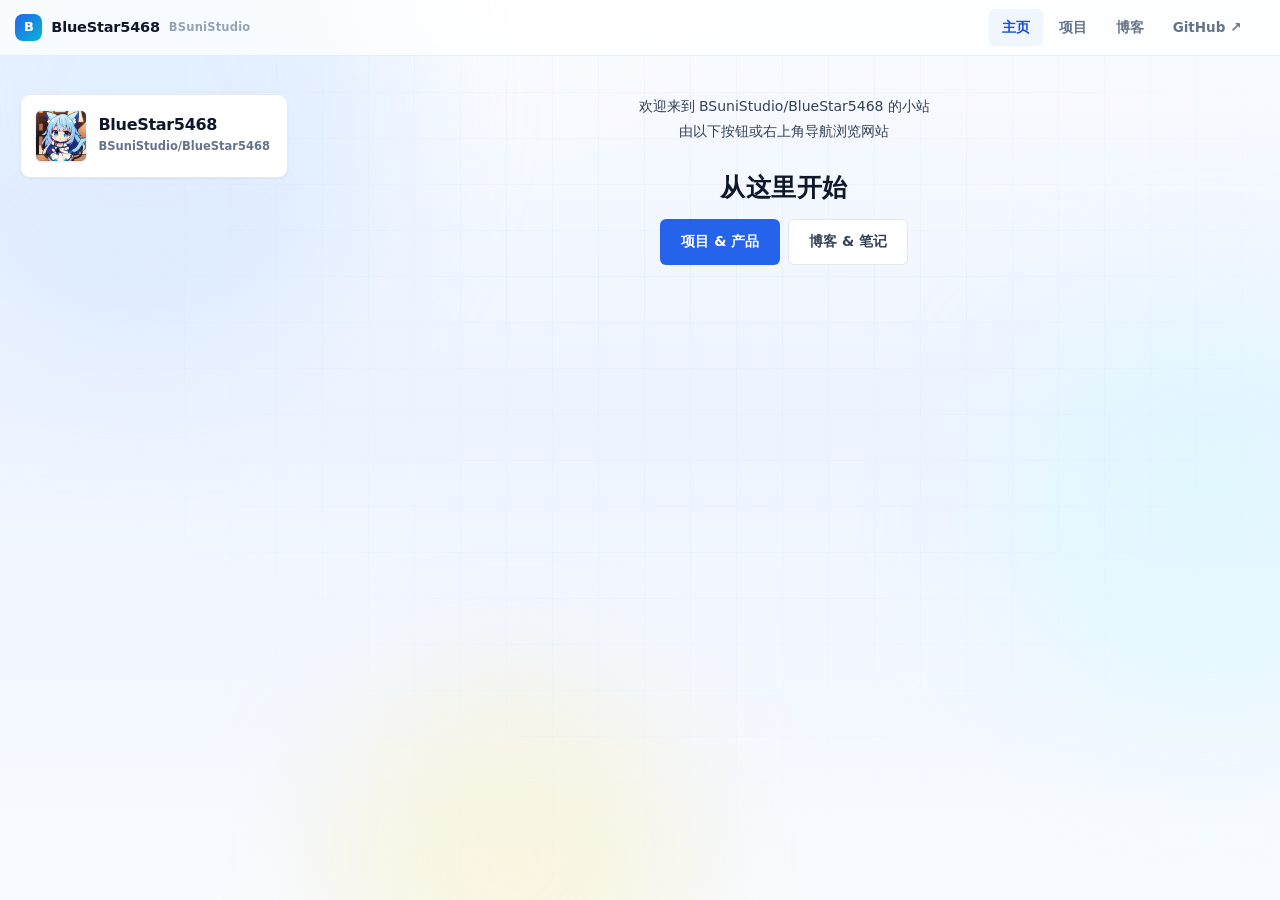
==== commit ffa6fe2a: "deploy: 首页只留介绍卡 + 实验室回归" ====
--- a/index.html
+++ b/index.html
@@ -1 +1 @@
-<!DOCTYPE html><html lang="zh-CN" data-accent="blue"><head><meta charset="UTF-8"><meta name="viewport" content="width=device-width, initial-scale=1"><title>关于 · BlueStar5468</title><meta name="description" content="BSuniStudio/BlueStar5468 的小站，有从硬件到软件，底层到上层的各种分享。大概吧~"><link rel="icon" href="data:image/svg+xml,%3Csvg xmlns='http://www.w3.org/2000/svg' viewBox='0 0 100 100'%3E%3Crect width='100' height='100' rx='16' fill='%232563eb'/%3E%3Ctext y='72' x='50' text-anchor='middle' font-size='58' fill='white' font-family='sans-serif'%3EB%3C/text%3E%3C/svg%3E"><link rel="stylesheet" href="/_astro/Blocks.C3--zCrz.css"></head><body data-section="home"><header class="topbar"><div class="topbar__inner"><a class="topbar__brand" href="/index.html"><span class="topbar__logo" aria-hidden="true">B</span><span>BlueStar5468</span><small>BSuniStudio</small></a><nav class="topbar__nav" aria-label="站点导航"><a class="topbar__link is-active" href="/index.html" aria-current="page">主页</a><a class="topbar__link" href="/projects.html">项目</a><a class="topbar__link" href="/blog.html">博客</a><a class="topbar__link" href="https://github.com/BlueStar5468" target="_blank" rel="noopener">GitHub ↗</a></nav></div></header><div class="bg" aria-hidden="true"><span class="bg__blob bg__blob--blue"></span><span class="bg__blob bg__blob--cyan"></span><span class="bg__blob bg__blob--amber"></span><span class="bg__grid"></span></div><div class="blog-shell"><aside class="bside" aria-label="个人介绍"><div class="card bside__card"><div class="bside__head"><div class="avatar avatar--flat"><img class="avatar__img" src="/assets/avatar.jpg" alt="头像"></div><div class="bside__id"><h1 class="bside__name">BlueStar5468</h1><p class="bside__title">BSuniStudio/BlueStar5468</p></div></div></div><div class="bside__extra"><section class="blk blk--posts" id="s-0"><h2 class="blk__title">最近文章</h2><div class="posts"><a class="post" href="/blog/TestBlog.html"><span class="post__body"><span class="post__head"><time class="post__date" datetime="2026-11-15">2026-11-15</time><span class="post__min">1 分钟</span><span class="post__tags"><span class="chip chip--sm">杂项</span></span></span><span class="post__title">博客的第一篇文章</span><span class="post__sum">作为测试目的的文章</span></span></a></div></section></div></aside><main class="bmain bmain--home"><section class="blk blk--text" id="s-0"><div class="prose">欢迎来到 BSuniStudio/BlueStar5468 的小站<br />由以下按钮或右上角导航浏览网站</div></section><section class="blk blk--links" id="s-1"><h2 class="blk__title">从这里开始</h2><div class="page-main__actions"><a class="btn btn--primary" href="/projects.html">项目 &amp; 产品</a><a class="btn" href="/blog.html">博客 &amp; 笔记</a></div></section></main></div></body></html>+<!DOCTYPE html><html lang="zh-CN" data-accent="blue"><head><meta charset="UTF-8"><meta name="viewport" content="width=device-width, initial-scale=1"><title>关于 &lt;- BlueStar5468</title><meta name="description" content="BSuniStudio/BlueStar5468 的小站，有从硬件到软件，底层到上层的各种分享。大概吧~"><link rel="icon" href="data:image/svg+xml,%3Csvg xmlns='http://www.w3.org/2000/svg' viewBox='0 0 100 100'%3E%3Crect width='100' height='100' rx='16' fill='%232563eb'/%3E%3Ctext y='72' x='50' text-anchor='middle' font-size='58' fill='white' font-family='sans-serif'%3EB%3C/text%3E%3C/svg%3E"><link rel="stylesheet" href="/_astro/Blocks.CNiwb6Kr.css"></head><body data-section="home"><header class="topbar"><div class="topbar__inner"><a class="topbar__brand" href="/index.html"><span class="topbar__logo" aria-hidden="true">B</span><span>BlueStar5468</span><small>BSuniStudio</small></a><nav class="topbar__nav" aria-label="站点导航"><a class="topbar__link is-active" href="/index.html" aria-current="page">主页</a><a class="topbar__link" href="/projects.html">项目</a><a class="topbar__link" href="/blog.html">博客</a><a class="topbar__link" href="https://github.com/BlueStar5468" target="_blank" rel="noopener">GitHub ↗</a></nav></div></header><div class="bg" aria-hidden="true"><span class="bg__blob bg__blob--blue"></span><span class="bg__blob bg__blob--cyan"></span><span class="bg__blob bg__blob--amber"></span><span class="bg__grid"></span></div><div class="blog-shell"><aside class="bside" aria-label="个人介绍"><div class="card bside__card"><div class="bside__head"><div class="avatar avatar--flat"><img class="avatar__img" src="/assets/avatar.jpg" alt="头像"></div><div class="bside__id"><h1 class="bside__name">BlueStar5468</h1><p class="bside__title">BSuniStudio/BlueStar5468</p></div></div></div></aside><main class="bmain bmain--home"><section class="blk blk--text" id="s-0"><div class="prose">欢迎来到 BSuniStudio/BlueStar5468 的小站<br />由以下按钮或右上角导航浏览网站</div></section><section class="blk blk--links" id="s-1"><h2 class="blk__title">从这里开始</h2><div class="page-main__actions"><a class="btn btn--primary" href="/projects.html">项目 &amp; 产品</a><a class="btn" href="/blog.html">博客 &amp; 笔记</a></div></section></main></div><a class="labkey" id="labkey" href="/test.html" aria-hidden="true">🧪 实验室 →</a><script type="module">var e=document.getElementById(`labkey`);if(e){let t=0;document.addEventListener(`keydown`,n=>{n.ctrlKey&&n.altKey&&(n.preventDefault(),e.classList.add(`is-on`),e.setAttribute(`aria-hidden`,`false`),clearTimeout(t),t=setTimeout(()=>{e.classList.remove(`is-on`),e.setAttribute(`aria-hidden`,`true`)},3500))})}</script></body></html>
--- a/_astro/Blocks.CNiwb6Kr.css
+++ b/_astro/Blocks.CNiwb6Kr.css
@@ -0,0 +1 @@
+:root{--blue-50:#eff6ff;--blue-100:#dbeafe;--blue-200:#bfdbfe;--blue-300:#93c5fd;--blue-400:#60a5fa;--blue-500:#3b82f6;--blue-600:#2563eb;--blue-700:#1d4ed8;--cyan-400:#22d3ee;--cyan-500:#06b6d4;--amber-100:#fef3c7;--amber-400:#fbbf24;--amber-500:#f59e0b;--ink:#0f172a;--ink-soft:#334155;--muted:#64748b;--line:#e5eaf1;--line-soft:#0f172a14;--white:#fff;--accent:var(--blue-600);--accent-2:var(--cyan-500);--accent-soft:var(--blue-100);--accent-tint:var(--blue-50);--radius:10px;--radius-sm:6px;--radius-lg:12px;--shadow-1:0 1px 2px #0f172a0d;--shadow-2:0 4px 16px -8px #0f172a33;--ease:cubic-bezier(.65, .05, .36, 1);--side-w:318px;--pnav-w:208px;--pnav-w-min:54px;--topbar-h:56px;--stage-h:calc(100vh - var(--topbar-h))}@supports (height:100dvh){:root{--stage-h:calc(100dvh - var(--topbar-h))}}html[data-accent=amber]{--accent:var(--amber-500);--accent-2:var(--amber-400);--accent-soft:var(--amber-100);--accent-tint:#fffbeb}*{box-sizing:border-box}body{min-height:100vh;color:var(--ink);-webkit-font-smoothing:antialiased;background-color:#0000;background-image:radial-gradient(1200px 600px at 10% -10%,#fff 0%,#0000 60%),linear-gradient(#f9fbff 0%,#eef4ff 45%,#f8fbff 100%);background-position:0 0,0 0;background-repeat:repeat,repeat;background-size:auto,auto;background-attachment:fixed;background-origin:padding-box,padding-box;background-clip:border-box,border-box;margin:0;font-family:Segoe UI Variable Text,Segoe UI,Inter,PingFang SC,Microsoft YaHei,system-ui,-apple-system,sans-serif;font-size:15px;line-height:1.7}.bg{pointer-events:none;z-index:0;position:fixed;inset:0;overflow:hidden}.bg__blob{filter:blur(70px);opacity:.4;border-radius:50%;position:absolute}.bg__blob--blue{background:#bfdbfe;width:520px;height:520px;top:-160px;left:-120px}.bg__blob--cyan{background:#cffafe;width:420px;height:420px;top:34%;right:-140px}.bg__blob--amber{opacity:.26;background:#fde68a;width:360px;height:360px;bottom:-140px;left:26%}.bg__grid{background-image:linear-gradient(#2563eb0b 1px,#0000 1px),linear-gradient(90deg,#2563eb0b 1px,#0000 1px);background-size:46px 46px;position:absolute;inset:0;-webkit-mask-image:radial-gradient(circle at 55% 25%,#000 0%,#0000 72%);mask-image:radial-gradient(circle at 55% 25%,#000 0%,#0000 72%)}.topbar{z-index:100;height:var(--topbar-h);-webkit-backdrop-filter:blur(16px)saturate(160%);background:#ffffffbd;border-bottom:1px solid #0f172a12;align-items:center;display:flex;position:fixed;top:0;left:0;right:0}.topbar__inner{align-items:center;gap:10px;width:100%;max-width:1560px;margin:0 auto;padding:0 clamp(12px,2vw,34px) 0 clamp(10px,1.2vw,22px);display:flex}.topbar__brand{color:var(--ink);letter-spacing:-.2px;white-space:nowrap;align-items:center;gap:9px;font-size:14.5px;font-weight:700;text-decoration:none;display:inline-flex}.topbar__logo{color:#fff;background:linear-gradient(135deg, var(--blue-600), var(--cyan-500));border-radius:8px;place-items:center;width:27px;height:27px;font-size:13px;font-weight:800;display:grid}.topbar__brand small{color:#94a3b8;letter-spacing:.2px;font-size:11.5px;font-weight:600}.topbar__nav{align-items:center;gap:3px;margin-left:auto;display:flex}.topbar__link{border-radius:var(--radius-sm);color:var(--muted);white-space:nowrap;align-items:center;gap:5px;padding:7px 13px;font-size:13.5px;font-weight:600;text-decoration:none;transition:background .18s,color .18s;display:inline-flex}.topbar__link:hover{color:var(--ink);background:#0f172a0d}.topbar__link.is-active{background:var(--blue-50);color:var(--blue-700)}.topbar__link:focus-visible{outline:2px solid var(--blue-300);outline-offset:2px}.page-main{z-index:1;max-width:1040px;padding:calc(var(--topbar-h) + clamp(26px, 6vh, 62px)) clamp(16px, 3vw, 32px) clamp(40px, 8vh, 80px);gap:clamp(14px,2.2vh,22px);margin:0 auto;display:grid;position:relative}.page-main__head{gap:5px;display:grid}.page-main__title{letter-spacing:-.8px;margin:0;font-size:clamp(24px,3.6vh,36px);line-height:1.25}.page-main__desc{color:var(--muted);max-width:62ch;margin:0}.page-main__actions{flex-wrap:wrap;gap:8px;display:flex}.demo-grid{grid-template-columns:repeat(auto-fit,minmax(190px,1fr));gap:clamp(10px,1.4vw,14px);display:grid}.swatch{align-items:center;gap:10px;display:flex}.swatch__dot{border:1px solid #0f172a0f;border-radius:8px;flex:0 0 26px;width:26px;height:26px}.debug-note{border-radius:var(--radius);color:#92400e;background:#fffbeb;border:1px solid #fde68a;margin:0;padding:10px 13px;font-size:12.5px;line-height:1.6}.debug-note code{background:#92400e14;border-radius:3px;padding:1px 4px;font-size:.94em}.switch{cursor:pointer;user-select:none;align-items:center;gap:10px;display:inline-flex;position:relative}.switch input{opacity:0;width:1px;height:1px;position:absolute}.switch__track{border:1px solid var(--line);background:#e2e8f0;border-radius:999px;flex:0 0 40px;width:40px;height:22px;transition:background .2s,border-color .2s;position:relative}.switch__dot{width:16px;height:16px;transition:transform .2s var(--ease);background:#fff;border-radius:50%;position:absolute;top:2px;left:2px;box-shadow:0 1px 2px #0f172a40}.switch input:checked+.switch__track{background:var(--blue-600);border-color:var(--blue-600)}.switch input:checked+.switch__track .switch__dot{transform:translate(18px)}.switch input:focus-visible+.switch__track{outline:2px solid var(--blue-300);outline-offset:2px}.switch__label{color:var(--ink-soft);font-size:13px;line-height:1.5}.switch__label code{background:var(--blue-50);color:var(--blue-700);border-radius:3px;padding:1px 4px;font-size:.92em}.pbar{flex-wrap:wrap;align-items:center;gap:12px;display:flex}.filters{flex-wrap:wrap;gap:6px;display:flex}.filter{border-radius:var(--radius-sm);font:inherit;color:var(--muted);background:var(--white);border:1px solid var(--line);cursor:pointer;align-items:center;padding:5px 11px;font-size:12.5px;font-weight:600;transition:background .16s,color .16s,border-color .16s;display:inline-flex}.filter:hover{color:var(--ink);border-color:var(--blue-200)}.filter.is-active{color:var(--blue-700);background:var(--blue-50);border-color:var(--blue-100)}.filter__n{opacity:.6;margin-left:6px;font-size:11px;font-weight:700}.pbar__count{color:#94a3b8;margin-left:auto;font-size:12.5px;font-weight:600}.pgrid{grid-template-columns:repeat(auto-fill,minmax(272px,1fr));align-items:start;gap:clamp(12px,1.6vw,16px);display:grid}.pcard{background:var(--white);border:1px solid var(--line);border-radius:var(--radius);min-width:0;box-shadow:var(--shadow-1);transition:transform .2s var(--ease), box-shadow .2s, border-color .2s;flex-direction:column;display:flex;overflow:hidden}.pcard:hover{box-shadow:var(--shadow-2);border-color:var(--blue-100);transform:translateY(-2px)}.pcard[data-featured="1"]{grid-column:span 2}.pcard.is-off{display:none}.pcard__cover{aspect-ratio:16/9;background:linear-gradient(135deg,#eef4ff 0%,#e6f7fb 100%);place-items:center;display:grid;position:relative;overflow:hidden}.pcard[data-featured="1"] .pcard__cover{aspect-ratio:21/9}.pcard__img{object-fit:cover;width:100%;height:100%;display:block}.pcard__ph{font-size:38px;line-height:1}.pcard__phimg{object-fit:contain;border-radius:7px;max-width:46%;max-height:62%}.pcard__status{letter-spacing:.2px;background:#ffffffe6;border:1px solid #0f172a0f;border-radius:999px;padding:3px 8px;font-size:11px;font-weight:700;position:absolute;top:9px;left:9px}.pcard__status--wip{color:var(--blue-700)}.pcard__status--done{color:#0f766e}.pcard__status--archived{color:var(--muted)}.pcard__status--idea{color:#b45309}.pcard__body{gap:6px;padding:13px 14px 0;display:grid}.pcard__title{letter-spacing:-.2px;margin:0;font-size:15.5px;line-height:1.3}.pcard__sum{color:var(--muted);margin:0;font-size:13px;line-height:1.55}.pcard__desc{color:var(--muted);margin:0;font-size:12.5px;line-height:1.6}.pcard__foot{align-items:center;gap:8px;margin-top:auto;padding:12px 14px 13px;display:flex}.pcard__year{color:#94a3b8;font-size:11.5px;font-weight:600}.pcard__links{gap:6px;margin-left:auto;display:flex}.pcard__link{border-radius:var(--radius-sm);color:var(--muted);background:var(--white);border:1px solid var(--line);padding:4px 9px;font-size:12.5px;font-weight:600;text-decoration:none;transition:background .16s,color .16s,border-color .16s}.pcard__link:hover{color:var(--blue-700);background:var(--blue-50);border-color:var(--blue-100)}.pcard__link--primary{color:#fff;background:var(--blue-600);border-color:#0000}.pcard__link--primary:hover{color:#fff;background:var(--blue-700)}.chips.chips--sm{gap:4px}.chip.chip--sm{padding:2px 7px;font-size:11px}.pgrid__empty{text-align:center;color:#94a3b8;border:1px dashed var(--line);border-radius:var(--radius);margin:0;padding:28px 16px;font-size:13px}@media (width<=720px){.pcard[data-featured="1"]{grid-column:auto}.pcard[data-featured="1"] .pcard__cover{aspect-ratio:16/9}.pbar__count{margin-left:0}}.pcard{position:relative}.pcard__go{color:inherit;text-decoration:none}.pcard__go:after{content:"";z-index:1;position:absolute;inset:0}.pcard:hover .pcard__go{color:var(--blue-700)}.pcard__links{z-index:2;position:relative}.pcard__status{z-index:2}.page-shell{z-index:1;max-width:1280px;padding:calc(var(--topbar-h) + clamp(22px, 5vh, 46px)) clamp(16px, 3vw, 32px) clamp(40px, 8vh, 80px);grid-template-columns:var(--pnav-w) minmax(0, 1fr);transition:grid-template-columns .22s var(--ease);align-items:start;gap:clamp(16px,2vw,28px);margin:0 auto;display:grid;position:relative}html.pnav-collapsed .page-shell{grid-template-columns:var(--pnav-w-min) minmax(0, 1fr)}.page-shell>.page-main{max-width:none;margin:0;padding:0}.pnav{top:calc(var(--topbar-h) + 20px);border-radius:var(--radius);background:#ffffff80;border:1px solid #0f172a0d;min-width:0;padding:10px 8px;position:sticky}.pnav__toggle{background:var(--white);border:1px solid var(--line);border-radius:var(--radius-sm);width:28px;height:28px;color:var(--muted);cursor:pointer;justify-content:center;align-items:center;margin-bottom:8px;transition:border-color .16s,color .16s,background .16s;display:inline-flex}.pnav__toggle:hover{border-color:var(--blue-200);color:var(--blue-700);background:var(--blue-50)}.pnav__bars{background:currentColor;width:13px;height:1.5px;display:block;box-shadow:0 -4px,0 4px}.pnav__items{gap:2px;display:grid}.pnav__group{gap:1px;display:grid}.pnav__item{border-radius:var(--radius-sm);color:var(--muted);align-items:center;gap:8px;padding:7px 9px;font-size:13px;font-weight:600;text-decoration:none;transition:background .16s,color .16s;display:flex}.pnav__item:hover{color:var(--ink);background:#0f172a0b}.pnav__item.is-active{background:var(--blue-50);color:var(--blue-700)}.pnav__ico{text-align:center;flex:none;width:20px;font-size:14px}.pnav__img{object-fit:contain;border-radius:4px;width:17px;height:17px;margin:0 auto;display:block}.pnav__label{text-overflow:ellipsis;white-space:nowrap;min-width:0;overflow:hidden}.pnav__toc{border-left:1px solid var(--line);gap:1px;margin:3px 0 7px 10px;padding-left:9px;display:grid}.pnav__toc-item{color:#94a3b8;text-overflow:ellipsis;white-space:nowrap;border-radius:5px;padding:4px 7px;font-size:12px;text-decoration:none;transition:background .16s,color .16s;overflow:hidden}.pnav__toc-item:hover{background:var(--blue-50);color:var(--blue-700)}.pnav__toc-item.is-active{background:var(--blue-50);color:var(--blue-700);font-weight:600}html.pnav-collapsed .pnav__label,html.pnav-collapsed .pnav__toc{display:none}html.pnav-collapsed .pnav__item{justify-content:center;padding:8px 0}.pd-main{gap:clamp(16px,3vh,28px);min-width:0;max-width:1120px;display:grid}.blk{gap:10px;min-width:0;display:grid}.blk__title{letter-spacing:-.3px;margin:0;font-size:18px}.blk__warn{border-radius:var(--radius);color:#92400e;background:#fffbeb;border:1px solid #fde68a;margin:0;padding:10px 13px;font-size:12.5px}.lderr{border-radius:var(--radius);color:#b91c1c;background:#fef2f2;border:1px solid #fecaca;margin:0;padding:14px 16px;font-size:13px;line-height:1.65}.pd-load{color:#94a3b8;margin:0;padding:28px 0;font-size:13px}.phero{border-bottom:1px solid var(--line);grid-template-columns:minmax(0,1fr) 220px;align-items:center;gap:20px;padding-bottom:16px;display:grid}.phero__title{letter-spacing:-.9px;margin:4px 0 0;font-size:clamp(25px,4vh,36px);line-height:1.2}.phero__sub{color:var(--muted);max-width:56ch;margin:6px 0 0;font-size:13.5px;line-height:1.65}.phero__meta{flex-wrap:wrap;gap:18px;margin:14px 0 0;padding:0;list-style:none;display:flex}.phero__meta li{gap:1px;display:grid}.phero__meta span{letter-spacing:.3px;color:#94a3b8;font-size:10.5px;font-weight:600}.phero__meta b{font-size:13.5px}.phero__side{aspect-ratio:4/3;border-radius:var(--radius);border:1px solid var(--line);background:linear-gradient(135deg,#eef4ff,#e6f7fb);place-items:center;display:grid;overflow:hidden}.phero__img{object-fit:cover;width:100%;height:100%;display:block}.phero__ph{font-size:46px}.phero__phimg{object-fit:contain;border-radius:9px;max-width:58%;max-height:64%}@media (width<=720px){.phero{grid-template-columns:minmax(0,1fr);gap:14px}.phero__side{aspect-ratio:16/9;order:-1}}.prose{color:var(--ink-soft);font-size:14px;line-height:1.78}.prose p{margin:0 0 10px}.prose p:last-child{margin-bottom:0}.prose a{color:var(--blue-700)}.prose strong{color:var(--ink)}.prose code{color:var(--blue-700);background:var(--blue-50);border-radius:4px;padding:1px 5px;font-size:.92em}.plist{color:var(--ink-soft);gap:5px;margin:0;padding-left:1.2em;font-size:13.5px;line-height:1.65;display:grid}.plist--bullet{list-style:outside}.plist--number{list-style:decimal}.plist--check{padding-left:0;list-style:none}.plist--check li{padding-left:1.6em;position:relative}.plist--check li:before{content:"✓";color:var(--blue-600);font-weight:800;position:absolute;top:0;left:0}.bcards{grid-template-columns:repeat(var(--cols,3), minmax(0, 1fr));gap:10px;display:grid}.bcard{background:var(--white);border:1px solid var(--line);border-radius:var(--radius);box-shadow:var(--shadow-1);padding:12px 13px}.bcard__ico{font-size:19px;line-height:1}.bcard__title{letter-spacing:-.1px;margin:5px 0 0;font-size:13.5px}.bcard__desc{color:var(--muted);margin:3px 0 0;font-size:12.5px;line-height:1.6}@media (width<=720px){.bcards{grid-template-columns:repeat(auto-fit,minmax(150px,1fr))}}.bstats{grid-template-columns:repeat(auto-fit,minmax(118px,1fr));gap:10px;display:grid}.bstat{background:var(--white);border:1px solid var(--line);border-radius:var(--radius);padding:12px 14px}.bstat b{letter-spacing:-.6px;font-size:22px;line-height:1.15;display:block}.bstat span{color:#94a3b8;font-size:11.5px;font-weight:600}.specs{border-collapse:collapse;background:var(--white);border:1px solid var(--line);border-radius:var(--radius);width:100%;font-size:13.5px;overflow:hidden}.specs th,.specs td{text-align:left;border-bottom:1px solid var(--line);padding:9px 13px}.specs tr:last-child th,.specs tr:last-child td{border-bottom:0}.specs th{width:32%;color:var(--muted);background:#fbfdff;font-weight:600}.specs td{color:var(--ink-soft)}.codeblk{border-radius:var(--radius);background:#0f172a;position:relative;overflow:hidden}.codeblk__bar{background:#94a3b812;border-bottom:1px solid #94a3b829;align-items:center;gap:10px;padding:7px 16px;font-size:11px;font-weight:700;display:flex}.codeblk__file{text-overflow:ellipsis;white-space:nowrap;letter-spacing:.2px;color:#cbd5e1;flex:1;min-width:0;font-family:ui-monospace,SFMono-Regular,Consolas,monospace;overflow:hidden}.codeblk__lang{letter-spacing:.6px;text-transform:uppercase;color:#64748b;flex:none;font-size:10px}.codeblk pre{margin:0;padding:14px 16px;overflow-x:auto}.codeblk code{color:#e2e8f0;white-space:pre;font-family:ui-monospace,SFMono-Regular,Consolas,Liberation Mono,monospace;font-size:12.5px;line-height:1.72}.fig{gap:6px;margin:0;display:grid}.fig__img{border-radius:var(--radius);border:1px solid var(--line);background:#f8fafc;width:100%;display:block}.fig__cap{color:#94a3b8;text-align:center;font-size:12px}.gal{grid-template-columns:repeat(var(--cols,2), minmax(0, 1fr));gap:10px;display:grid}@media (width<=620px){.gal{grid-template-columns:repeat(auto-fit,minmax(140px,1fr))}}.ptl{gap:15px;margin:0;padding:0;list-style:none;display:grid}.ptl__item{grid-template-columns:72px minmax(0,1fr);gap:12px;padding-left:16px;display:grid;position:relative}.ptl__item:before{content:"";background:var(--blue-500);width:7px;height:7px;box-shadow:0 0 0 3px var(--blue-50);border-radius:50%;position:absolute;top:6px;left:0}.ptl__item:after{content:"";background:var(--line);width:1px;position:absolute;top:19px;bottom:-15px;left:3px}.ptl__item:last-child:after{display:none}.ptl__time{color:var(--blue-700);padding-top:2px;font-size:12px;font-weight:700}.ptl__title{margin:0;font-size:13.5px}.ptl__desc{color:var(--muted);margin:3px 0 0;font-size:12.5px;line-height:1.6}@media (width<=620px){.ptl__item{grid-template-columns:minmax(0,1fr);gap:1px}}.bquote{border-left:3px solid var(--blue-300);border-radius:0 var(--radius) var(--radius) 0;background:var(--blue-50);margin:0;padding:12px 16px}.bquote p{color:var(--ink-soft);margin:0;font-size:14px;line-height:1.75}.bquote cite{color:var(--muted);margin-top:6px;font-size:12px;font-style:normal;display:block}.bvideo{aspect-ratio:16/9;border-radius:var(--radius);background:#0f172a;position:relative;overflow:hidden}.bvideo iframe{border:0;width:100%;height:100%;position:absolute;inset:0}.bvideo--empty{color:#94a3b8;background:#f1f5f9;place-items:center;font-size:13px;display:grid}.bdiv{border:0;border-top:1px solid var(--line);margin:4px 0}@media (width<=900px){.page-shell,html.pnav-collapsed .page-shell{grid-template-columns:minmax(0,1fr)}.pnav{-webkit-overflow-scrolling:touch;background:0 0;border:0;border-radius:0;align-items:center;gap:8px;margin:0 calc(-1*clamp(16px,3vw,32px));padding:0 clamp(16px,3vw,32px) 6px;display:flex;position:static;overflow-x:auto}.pnav__toggle{display:none}.pnav__items,.pnav__group{gap:4px;display:flex}.pnav__item{white-space:nowrap;border:1px solid var(--line);background:var(--white)}.pnav__item.is-active{border-color:var(--blue-100)}.pnav__toc{display:none!important}html.pnav-collapsed .pnav__label{display:inline}html.pnav-collapsed .pnav__item{padding:7px 9px}}.blog-shell{z-index:1;max-width:1440px;padding:calc(var(--topbar-h) + clamp(18px, 4.5vh, 38px)) clamp(12px, 1.6vw, 26px) clamp(40px, 8vh, 80px);grid-template-columns:268px minmax(0,1fr);align-items:start;gap:clamp(13px,1.6vw,22px);margin:0 auto;display:grid;position:relative}.bside{top:calc(var(--topbar-h) + 18px);gap:14px;min-width:0;display:grid;position:sticky}.bside__card{gap:12px;padding:15px 14px;display:grid}.bside__head{align-items:center;gap:11px;display:flex}.bside__id{min-width:0}.bside__name{letter-spacing:-.3px;margin:0;font-size:16px;line-height:1.25}.bside__title{color:var(--muted);text-overflow:ellipsis;white-space:nowrap;margin:2px 0 0;font-size:11.5px;font-weight:600;overflow:hidden}.bside__bio{color:var(--muted);margin:0;font-size:12.5px;line-height:1.68}.bside__meta{color:var(--muted);gap:5px;margin:0;padding:0;font-size:12.5px;list-style:none;display:grid}.bside__meta .ico{margin-right:6px}.bside__links{gap:3px;display:grid}.avatar.avatar--flat{background:linear-gradient(135deg, var(--blue-600), var(--cyan-500));color:#fff;letter-spacing:-.4px;border-radius:6px;flex:0 0 52px;place-items:center;width:52px;height:52px;font-size:19px;font-weight:800;display:grid}.avatar--flat .avatar__letter{line-height:1}.bmain{gap:clamp(14px,2.6vh,24px);min-width:0;max-width:1000px;display:grid}.bmain--post{max-width:1000px}.ppost{gap:clamp(14px,2.6vh,24px);min-width:0;display:grid}.bside__extra{gap:10px;display:grid}.bside__extra:empty{display:none}.bside__extra .blk{gap:6px}.bside__extra .blk__title{color:var(--muted);letter-spacing:.2px;font-size:12.5px;font-weight:700}.bside__extra .posts{gap:6px}.bside__extra .post{gap:0;padding:9px 10px}.bside__extra .post__thumb{display:none}.bside__extra .post__title{font-size:12.5px;line-height:1.45}.bside__extra .post__sum,.bside__extra .posts__count{display:none}.posts{gap:8px;display:grid}.post{background:var(--white);border:1px solid var(--line);border-radius:var(--radius);box-shadow:var(--shadow-1);color:inherit;gap:13px;padding:12px 13px;text-decoration:none;transition:border-color .16s,background .16s,transform .16s,box-shadow .16s;display:flex}.post:hover{border-color:var(--blue-100);box-shadow:var(--shadow-2);background:#fbfdff;transform:translateY(-1px)}.post__thumb{object-fit:cover;border-radius:var(--radius-sm);border:1px solid var(--line);flex:0 0 92px;width:92px;height:68px}.post__body{gap:3px;min-width:0;display:grid}.post__head{flex-wrap:wrap;align-items:center;gap:8px;display:flex}.post__date{color:#94a3b8;font-variant-numeric:tabular-nums;font-size:11.5px;font-weight:600}.post__min{color:#b6c2d1;font-size:11.5px;font-weight:600}.post__label{letter-spacing:.3px;color:var(--blue-700);background:var(--blue-50);border:1px solid var(--blue-100);border-radius:999px;padding:1px 7px;font-size:10.5px;font-weight:700}.post__tags{gap:4px;display:flex}.post__arrow{color:#cbd5e1;align-self:center;margin-left:auto;font-size:13px}.post--ref{border-left:3px solid var(--blue-300);padding-left:13px}.post--ref:hover .post__arrow{color:var(--blue-600)}.post__title{letter-spacing:-.2px;font-size:14.5px;font-weight:700;line-height:1.4}.post:hover .post__title{color:var(--blue-700)}.post__sum{color:var(--muted);font-size:12.5px;line-height:1.62}.posts__count{color:#94a3b8;margin:4px 0 0;font-size:11.5px}.posts__empty{text-align:center;color:#94a3b8;border:1px dashed var(--line);border-radius:var(--radius);margin:0;padding:24px 16px;font-size:13px}.postback{color:var(--muted);align-items:center;gap:5px;font-size:12.5px;font-weight:600;text-decoration:none;display:inline-flex}.postback:hover{color:var(--blue-700)}.posthead{border-bottom:1px solid var(--line);gap:6px;padding-bottom:15px;display:grid}.posthead__top{flex-wrap:wrap;align-items:center;gap:8px;display:flex}.posthead__date{color:#94a3b8;font-variant-numeric:tabular-nums;font-size:11.5px;font-weight:600}.posthead__min{color:#b6c2d1;font-size:11.5px;font-weight:600}.posthead__dot{color:#cbd5e1;font-size:11px}.posthead__tags{gap:4px;display:flex}.posthead__title{letter-spacing:-.7px;margin:0;font-size:clamp(21px,3.4vh,29px);line-height:1.3}.posthead__sum{color:var(--muted);margin:0;font-size:13.5px;line-height:1.68}@media (width<=900px){.blog-shell{grid-template-columns:minmax(0,1fr)}.bside{position:static}.bside__card{grid-template-columns:1fr;display:grid}.bmain,.bmain--post{max-width:none}}.labkey{top:calc(var(--topbar-h) + 10px);z-index:120;color:#fff;white-space:nowrap;background:linear-gradient(135deg, var(--blue-600), var(--cyan-500));opacity:0;pointer-events:none;transition:opacity .18s, transform .18s var(--ease);border-radius:999px;align-items:center;gap:6px;padding:7px 13px;font-size:12.5px;font-weight:700;text-decoration:none;display:inline-flex;position:fixed;right:14px;transform:translateY(-8px)scale(.96);box-shadow:0 6px 18px -6px #2563eb8c}.labkey.is-on{opacity:1;pointer-events:auto;transform:none}.labkey:hover{filter:brightness(1.06)}.labkey:focus-visible{outline-offset:2px;outline:2px solid #fff}.studio{z-index:1;max-width:1760px;padding:calc(var(--topbar-h) + 14px) clamp(10px, 1.4vw, 20px) 60px;gap:12px;margin:0 auto;display:grid;position:relative}.studio__bar{background:var(--white);border:1px solid var(--line);border-radius:var(--radius);box-shadow:var(--shadow-1);flex-wrap:wrap;align-items:center;gap:8px;padding:8px 10px;display:flex}.studio__id{flex:260px;min-width:180px}.studio__spacer{flex:auto}.studio__grid{grid-template-columns:var(--studio-leftw,300px) minmax(300px, 1.4fr) minmax(0, 1fr);align-items:start;gap:12px;display:grid}.studio__grid.is-left-closed{--studio-leftw:48px}.studio__left{gap:10px;min-width:0;display:grid}.studio__mid{gap:12px;min-width:0;display:grid}.studio__leftHead{align-items:center;gap:7px;display:flex}.studio__leftTitle{letter-spacing:.3px;color:var(--muted);font-size:11.5px;font-weight:700}.studio__collapse{width:22px;height:22px;color:var(--muted);cursor:pointer;background:var(--white);border:1px solid var(--line);border-radius:var(--radius-sm);padding:0;font-size:12px;line-height:1;transition:color .15s,border-color .15s,background .15s}.studio__collapse:hover{color:var(--blue-700);border-color:var(--blue-200);background:var(--blue-50)}.studio__collapse.is-closed{color:var(--blue-700);border-color:var(--blue-100);background:var(--blue-50)}.studio__leftBody{gap:10px;display:grid}.studio__rail{flex-direction:column;gap:6px;display:none}.studio__railBtn{width:32px;height:32px;color:var(--muted);cursor:pointer;background:var(--white);border:1px solid var(--line);border-radius:var(--radius-sm);padding:0;font-size:14px;line-height:1;transition:color .15s,border-color .15s,background .15s}.studio__railBtn:hover{color:var(--blue-700);border-color:var(--blue-200);background:var(--blue-50)}.studio__grid.is-left-closed .studio__leftBody,.studio__grid.is-left-closed .studio__leftTitle{display:none}.studio__grid.is-left-closed .studio__rail{display:flex}.studio__sec{padding:0;overflow:hidden}.studio__secHead{cursor:pointer;width:100%;font:inherit;color:var(--ink-soft);text-align:left;background:0 0;border:0;align-items:center;gap:8px;padding:9px 12px;font-size:12.5px;font-weight:700;display:flex}.studio__secHead:hover{background:#0f172a08}.studio__secTitle{flex:1}.studio__chev{color:#94a3b8;transition:transform .18s var(--ease);font-size:10px}.studio__sec.is-closed .studio__chev{transform:rotate(-90deg)}.studio__secBody{gap:8px;padding:0 12px 12px;display:grid}.studio__sec.is-closed .studio__secBody{display:none}.studio__secBody .fld:last-child{margin-bottom:0}.studio__right{top:calc(var(--topbar-h) + 14px);gap:8px;min-width:0;display:grid;position:sticky}.studio__pvBar{flex-wrap:wrap;align-items:center;gap:6px;display:flex}.studio__pvTitle{letter-spacing:.3px;color:var(--muted);font-size:11.5px;font-weight:700}.studio__pvBtns{gap:3px;display:flex}.studio__pvBtn{font:inherit;cursor:pointer;color:var(--muted);background:var(--white);border:1px solid var(--line);border-radius:var(--radius-sm);padding:3px 8px;font-size:11.5px;font-weight:600;transition:color .15s,border-color .15s,background .15s}.studio__pvBtn:hover{color:var(--ink);border-color:var(--blue-200)}.studio__pvBtn.is-on{color:var(--blue-700);background:var(--blue-50);border-color:var(--blue-100)}.studio__pvSize{color:#94a3b8;font-variant-numeric:tabular-nums;margin-left:auto;font-size:11px}.studio__frame{resize:both;border:1px solid var(--line);border-radius:var(--radius);width:100%;min-width:300px;max-width:100%;height:68vh;min-height:300px;box-shadow:var(--shadow-1);background:#fff;overflow:auto}.studio__iframe{background:#fff;border:0;width:100%;height:100%;display:block}.studio__pvHint{color:#b6c2d1;margin:0;font-size:11px;line-height:1.6}.fld{gap:4px;margin-bottom:10px;display:grid}.fld:last-child{margin-bottom:0}.fld__cap{color:var(--muted);font-size:11.5px;font-weight:600}.fld input,.fld textarea,.fld select,.studio__id{width:100%;font:inherit;color:var(--ink);border:1px solid var(--line);border-radius:var(--radius-sm);background:#fff;padding:7px 9px;font-size:13px;line-height:1.5}.fld input:focus,.fld textarea:focus,.fld select:focus,.studio__id:focus{border-color:var(--blue-300);box-shadow:0 0 0 3px var(--blue-50);outline:none}.fld textarea{resize:vertical}.fld__json{font-family:ui-monospace,Consolas,monospace;font-size:12px;line-height:1.62}.fld__json.is-bad{background:#fef2f2;border-color:#fca5a5}.fld__tip{color:#94a3b8;margin:0 0 8px;font-size:11.5px;line-height:1.6}.studio__blocks{gap:2px;margin-bottom:10px;display:grid}.brow{border-radius:var(--radius-sm);cursor:pointer;color:var(--ink-soft);border:1px solid #0000;align-items:center;gap:7px;padding:6px 8px;font-size:12.5px;display:flex}.brow:hover{background:#0f172a0a}.brow.is-sel{background:var(--blue-50);border-color:var(--blue-100);color:var(--blue-700);font-weight:600}.brow__no{text-align:right;color:#94a3b8;font-variant-numeric:tabular-nums;flex:0 0 18px;font-size:11px}.brow__name{text-overflow:ellipsis;white-space:nowrap;flex:1;min-width:0;overflow:hidden}.brow__ops{opacity:0;gap:1px;transition:opacity .15s;display:flex}.brow:hover .brow__ops,.brow.is-sel .brow__ops{opacity:1}.brow__op{width:20px;height:20px;color:var(--muted);cursor:pointer;background:0 0;border:0;border-radius:4px;padding:0;font-size:11px;line-height:1}.brow__op:hover{color:var(--ink);background:#0f172a14}.studio__add{gap:6px;display:flex}.studio__add select{min-width:0;font:inherit;border:1px solid var(--line);border-radius:var(--radius-sm);background:#fff;flex:1;padding:6px 8px;font-size:12.5px}.studio__json{border-radius:var(--radius);color:#e2e8f0;background:#0f172a;max-height:320px;margin:8px 0 0;padding:12px 14px;font-family:ui-monospace,Consolas,monospace;font-size:11.5px;line-height:1.62;overflow:auto}@media (width<=1280px){.studio__grid{grid-template-columns:var(--studio-leftw,280px) minmax(0, 1fr)}.studio__right{grid-column:1/-1;position:static}}@media (width<=860px){.studio__grid{grid-template-columns:minmax(0,1fr)}.studio__left,.studio__mid,.studio__right{grid-column:auto}}.app{z-index:1;max-width:1560px;padding:var(--topbar-h) clamp(18px, 2vw, 34px) 0 clamp(6px, .8vw, 12px);grid-template-columns:var(--side-w) minmax(0, 1fr);align-items:start;gap:clamp(16px,1.6vw,26px);margin:0 auto;display:grid;position:relative}.card{background:var(--white);border:1px solid var(--line);border-radius:var(--radius);box-shadow:var(--shadow-1)}.sidebar{top:calc(var(--topbar-h) + 14px);height:calc(var(--stage-h) - 28px);min-width:0;position:sticky}.sidebar:before{content:"";z-index:2;background:linear-gradient(180deg, var(--blue-600), var(--cyan-400) 55%, var(--blue-200));border-radius:0 3px 3px 0;width:3px;position:absolute;top:0;bottom:0;left:0}.profile{overscroll-behavior:contain;border-radius:0 var(--radius-lg) var(--radius-lg) 0;height:100%;box-shadow:var(--shadow-1);scrollbar-width:thin;scrollbar-color:#c3dcf9 transparent;background:radial-gradient(120% 55% at 0 0,#dbeafe 0%,#dbeafe00 60%),linear-gradient(168deg,#eaf3ff 0%,#fbfdff 40%,#e7f3ff 100%);border:1px solid #dbeafe;border-left:0;flex-direction:column;padding:22px 18px 16px 20px;display:flex;position:relative;overflow-y:auto}.profile::-webkit-scrollbar{width:6px}.profile::-webkit-scrollbar-thumb{background:#c3dcf9;border-radius:99px}.profile::-webkit-scrollbar-track{background:0 0}.profile__top{justify-content:space-between;align-items:flex-start;gap:10px;display:flex}.avatar{width:82px;height:82px;box-shadow:var(--shadow-1);border:1px solid #ffffffe6;border-radius:8px;overflow:hidden}.avatar svg,.avatar__img{object-fit:cover;object-position:50% 35%;background:var(--white);width:100%;height:100%;display:block}.status{border-radius:var(--radius-sm);color:#047857;white-space:nowrap;background:#ecfdf5;border:1px solid #a7f3d0;align-items:center;gap:6px;padding:4px 10px;font-size:12px;font-weight:600;display:inline-flex}.status__dot{background:#10b981;border-radius:50%;width:6px;height:6px}.profile__name{letter-spacing:-.4px;margin:16px 0 2px;font-size:24px;line-height:1.25}.profile__title{color:var(--accent);transition:color .5s var(--ease);margin:0;font-size:13.5px;font-weight:600}.profile__title .slash{color:var(--blue-300);margin:0 2px}.profile__meta{color:var(--ink-soft);gap:6px;margin:14px 0 0;padding:0;font-size:13px;list-style:none;display:grid}.profile__meta .ico{margin-right:6px}.profile__bio{color:var(--muted);margin:14px 0 0;font-size:13px}.profile__bio em{color:var(--blue-700);background:#2563eb1a;border-radius:4px;padding:0 3px;font-style:normal;font-weight:700}.profile__foot{color:#8fb0d4;text-align:center;margin:auto 0 0;padding-top:16px;font-size:11.5px;line-height:1.6}.divider{background:var(--line);height:1px;margin:16px 0 12px}.side-heading{letter-spacing:1.2px;text-transform:uppercase;color:#7d9ec4;margin:0 0 8px;font-size:11.5px;font-weight:700}.chips{flex-wrap:wrap;gap:5px;display:flex}.chip{border-radius:var(--radius-sm);color:var(--blue-700);background:var(--blue-50);border:1px solid var(--blue-100);white-space:nowrap;padding:3px 9px;font-size:12px;font-weight:600;display:inline-block}.chip--blue{color:var(--blue-700);background:var(--blue-50);border-color:var(--blue-100)}.chip--amber{color:#b45309;background:#fffbeb;border-color:#fde68a}.links{gap:4px;display:grid}.link{border-radius:var(--radius-sm);color:var(--ink-soft);border:1px solid #0000;align-items:center;gap:9px;padding:8px 10px;font-size:13px;font-weight:600;text-decoration:none;transition:background .18s,border-color .18s,color .18s;display:flex}.link:hover{background:var(--white);border-color:var(--blue-200);color:var(--blue-700)}.link__ico{border-radius:var(--radius-sm);width:24px;height:24px;color:var(--blue-700);background:var(--blue-100);flex:0 0 24px;place-items:center;font-size:10.5px;font-weight:800;display:grid}.link__text{text-overflow:ellipsis;white-space:nowrap;flex:1;min-width:0;overflow:hidden}.link__arrow{color:var(--blue-300);font-size:12px}.main{min-width:0}.deck{height:calc(var(--pages,4) * var(--stage-h));position:relative}.stage{top:var(--topbar-h);height:var(--stage-h);isolation:isolate;position:sticky;overflow:hidden}.glow{pointer-events:none;opacity:0;z-index:0;transition:opacity .9s var(--ease);position:absolute;inset:-12%}.glow--blue{background:radial-gradient(46% 40% at 80% 16%,#3b82f638,#0000 70%),radial-gradient(40% 34% at 10% 88%,#22d3ee2e,#0000 70%)}.glow--amber{background:radial-gradient(46% 40% at 80% 16%,#f59e0b33,#0000 70%),radial-gradient(40% 34% at 10% 88%,#fbbf2429,#0000 70%)}html[data-accent=blue] .glow--blue,html[data-accent=amber] .glow--amber{opacity:1}.stage__progress{z-index:7;background:#0f172a0d;height:2px;position:absolute;top:0;left:0;right:0}.stage__progress i{background:var(--accent);width:0;height:100%;transition:background .5s var(--ease);display:block}.page{z-index:1;will-change:transform, opacity, filter;align-items:center;padding:clamp(52px,8vh,84px) clamp(64px,6vw,100px) clamp(46px,7vh,76px) clamp(20px,3vw,40px);display:flex;position:absolute;inset:0}.page:not(.is-active){opacity:0}.page:before{content:"";pointer-events:none;z-index:0;transition:border-color .5s var(--ease);border:1px solid #0f172a12;border-radius:14px;position:absolute;inset:12px}html[data-accent=blue] .page.is-active:before{border-color:#2563eb1c}html[data-accent=amber] .page.is-active:before{border-color:#f59e0b29}.deco{pointer-events:none;z-index:1;border-radius:14px;position:absolute;inset:12px;overflow:hidden}.deco>*{position:absolute}.deco svg,.deco img{display:block}.deco pre{white-space:pre;margin:0}.deco__tok{color:var(--blue-600);letter-spacing:.5px;opacity:.18;white-space:nowrap;font:700 12px/1 Consolas,Courier New,monospace}#page-overview .deco__bridge{opacity:.34;width:min(21%,220px);top:50%;right:54px;transform:translateY(-50%)}#page-overview .deco__tok--1{font-size:28px;top:12%;left:50%}#page-overview .deco__tok--2{top:22%;left:41%}#page-overview .deco__tok--3{bottom:8%;left:2%}#page-overview .deco__tok--4{top:16%;right:27%}#page-overview .deco__tok--5{font-size:26px;bottom:6%;left:26%}.hexstack{opacity:.55;width:192px;height:206px;transform:scale(var(--hex-scale,1));transform-origin:50%;margin-top:-103px;position:absolute;top:46%;right:40px}.hexstack__item{display:block;position:absolute}.hexstack__c{width:96px;bottom:0;left:0}.hexstack__cpp{width:96px;bottom:0;left:96px}.hexstack__cs{width:112px;bottom:78px;left:40px}#page-software .deco__gl{opacity:.5;width:min(15%,152px);top:7%;right:54px}#page-software .deco__tux{opacity:.5;width:min(12%,120px);bottom:7%;right:54px}#page-software .deco__bin{opacity:.16;color:var(--blue-700);letter-spacing:.5px;font:10.5px/1.85 Consolas,Courier New,monospace;bottom:2.5%;left:2%}#page-software .deco__elf{opacity:.17;text-align:right;color:var(--blue-700);font:10.5px/1.75 Consolas,Courier New,monospace;bottom:2.5%;right:26%}#page-hardware .deco__pcb{opacity:.4;width:100%;height:100%;top:0;left:0}.deco-shot{-webkit-mask-image:radial-gradient(82% 82%,#000 58%,#0000 100%);mask-image:radial-gradient(82% 82%,#000 58%,#0000 100%)}.deco__layout{opacity:.17;width:84%;top:-7%;right:-5%;transform:rotate(-3deg);-webkit-mask-image:radial-gradient(74% 74% at 66% 34%,#000 42%,#0000 100%);mask-image:radial-gradient(74% 74% at 66% 34%,#000 42%,#0000 100%)}.deco__board{opacity:.42;width:min(27%,290px);bottom:0;right:6px;transform:rotate(7deg)}#page-journey .deco__path{opacity:.4;width:min(18%,190px);top:50%;right:60px;transform:translateY(-50%)}#page-journey .deco__tok--1{top:10%;left:3%}#page-journey .deco__tok--2{top:17%;left:3%}#page-journey .deco__tok--3{bottom:7%;left:2%}.page__inner{z-index:2;align-content:center;gap:clamp(8px,1.5vh,16px);width:100%;max-width:840px;font-size:clamp(13px,1.5vh,15px);display:grid;position:relative}.eyebrow{letter-spacing:2px;color:var(--accent);transition:color .5s var(--ease);margin:0;font-size:11px;font-weight:800}.eyebrow--amber{color:var(--amber-500)}.page__title{letter-spacing:-1px;margin:0;font-size:clamp(26px,4.2vh,44px);line-height:1.22}.page__lead{max-width:62ch;color:var(--muted);margin:0;font-size:clamp(13px,1.6vh,15px)}.phead{gap:3px;display:grid}.phead__title{letter-spacing:-.7px;margin:0;font-size:clamp(21px,3.2vh,30px);line-height:1.3}.phead__desc{color:var(--muted);margin:0;font-size:clamp(12.5px,1.5vh,14px)}.hl{border-radius:var(--radius-sm);padding:1px 7px}.hl--blue{color:var(--blue-700);background:#2563eb1a}.hl--amber{color:#b45309;background:#f59e0b24}.stats{grid-template-columns:repeat(4,1fr);gap:clamp(7px,1vw,12px);display:grid}.stat{flex-direction:column;gap:1px;padding:clamp(10px,1.6vh,15px) clamp(12px,1.3vw,16px);display:flex}.stat b{letter-spacing:-.5px;color:var(--accent);transition:color .5s var(--ease);font-size:clamp(17px,2.5vh,23px)}.stat span{color:var(--muted);font-size:clamp(11px,1.35vh,12px)}.quick{grid-template-columns:repeat(3,1fr);gap:clamp(7px,1vw,12px);display:grid}.quick__card{font:inherit;color:var(--ink);text-align:left;cursor:pointer;align-items:center;gap:10px;padding:clamp(9px,1.5vh,14px) clamp(11px,1.3vw,15px);transition:border-color .18s,background .18s;display:flex}.quick__card:hover{border-color:var(--accent-soft);background:var(--accent-tint)}.quick__card:focus-visible{outline:2px solid var(--blue-400);outline-offset:2px}.quick__ico{border-radius:var(--radius-sm);background:var(--blue-50);border:1px solid var(--blue-100);flex:0 0 32px;place-items:center;width:32px;height:32px;font-size:15px;display:grid}.quick__ico--amber{background:#fffbeb;border-color:#fde68a}.quick__text{gap:0;min-width:0;display:grid}.quick__text b{font-size:clamp(12.5px,1.55vh,14px)}.quick__text i{color:var(--muted);font-size:clamp(10.5px,1.35vh,12px);font-style:normal}.quick__arrow{color:var(--accent);margin-left:auto;font-size:13px;font-weight:700}.section-title{letter-spacing:-.2px;align-items:center;gap:8px;margin:3px 0 -2px;font-size:clamp(13.5px,1.75vh,15.5px);display:flex}.dot{background:var(--accent);width:7px;height:7px;transition:background .5s var(--ease);border-radius:2px}.mini-title{letter-spacing:-.1px;margin:0 0 7px;font-size:clamp(12.5px,1.55vh,13.5px)}.grid{gap:clamp(7px,1.1vh,12px);display:grid}.grid--2{grid-template-columns:repeat(auto-fit,minmax(190px,1fr))}.grid--3{grid-template-columns:repeat(auto-fit,minmax(204px,1fr))}.grid--4{grid-template-columns:repeat(auto-fit,minmax(176px,1fr))}.pad{padding:clamp(11px,1.7vh,16px) clamp(13px,1.5vw,18px)}.mini{align-content:start;gap:6px;padding:clamp(10px,1.5vh,15px);display:grid}.mini h4{margin:0;font-size:clamp(12.5px,1.55vh,14.5px)}.mini--amber{background:#fffdf7;border-color:#fdf0cd}.work{align-content:start;gap:8px;padding:clamp(10px,1.6vh,16px);transition:border-color .18s,background .18s;display:grid}.work--slim{grid-template-columns:auto minmax(0,1fr);align-items:center;gap:3px 10px}.work--slim h4{margin:0 0 1px;font-size:clamp(12.5px,1.6vh,14.5px)}.work--slim p{color:var(--muted);margin:0;font-size:clamp(11px,1.38vh,12.5px);line-height:1.55}.work--slim .work__link{grid-column:2;justify-self:start}.work:hover{border-color:var(--accent-soft);background:var(--accent-tint)}.work__ico{border-radius:var(--radius-sm);background:var(--accent-tint);border:1px solid var(--accent-soft);width:clamp(32px,4.2vh,40px);height:clamp(32px,4.2vh,40px);transition:background .5s var(--ease), border-color .5s var(--ease);place-items:center;font-size:clamp(15px,2vh,18px);display:grid}.work__link{color:var(--accent);border-bottom:1px solid var(--accent-soft);transition:color .5s var(--ease), border-color .18s;font-size:clamp(11px,1.35vh,12px);font-weight:700;text-decoration:none}.work__link:hover{border-color:var(--accent)}.list{gap:clamp(4px,.8vh,7px);margin:0;padding:0;list-style:none;display:grid}.list li{color:var(--ink-soft);align-items:baseline;gap:9px;font-size:clamp(11px,1.4vh,12.5px);display:flex}.list__tag{min-width:40px;color:var(--accent);transition:color .5s var(--ease);flex:none;font-size:clamp(10.5px,1.28vh,11.5px);font-weight:700}.two-col{grid-template-columns:repeat(auto-fit,minmax(240px,1fr));align-items:stretch;gap:clamp(7px,1.1vw,12px);display:grid}.two-col>.grid{align-content:stretch}.two-col .work--slim{grid-template-columns:minmax(0,1fr)}.two-col .work__ico{display:none}.bars{align-content:center;gap:clamp(8px,1.3vh,13px);padding:clamp(11px,1.8vh,16px) clamp(13px,1.4vw,18px);display:grid}.bar__head{justify-content:space-between;margin-bottom:4px;font-size:clamp(11px,1.4vh,12.5px);font-weight:600;display:flex}.bar__head span:last-child{color:var(--muted);font-weight:500}.bar__track{background:#eef2f7;border-radius:3px;height:6px;overflow:hidden}.bar__fill{background:var(--amber-500);width:0;height:100%;transition:width 1s var(--ease);border-radius:3px;display:block}.bars.is-inview .bar__fill{width:var(--v)}.timeline{gap:clamp(6px,1.1vh,10px);margin:0;padding:0;list-style:none;display:grid}.timeline li{grid-template-columns:112px minmax(0,1fr);align-items:start;gap:10px;display:grid}.timeline__time{color:var(--blue-600);padding-top:12px;font-size:clamp(11px,1.4vh,12.5px);font-weight:700}.timeline__body{border-left:3px solid var(--accent-soft);transition:border-color .5s var(--ease);padding:clamp(10px,1.5vh,14px) 14px}.timeline__body h4{margin:0 0 2px;font-size:clamp(12.5px,1.6vh,14px)}.timeline__body p{color:var(--muted);margin:0;font-size:clamp(11px,1.4vh,12.5px)}.scroll-note{text-align:center;color:#8fb0d4;margin:2px 0 0;font-size:clamp(11px,1.4vh,12.5px)}.scroll-note__chev{animation:1.8s infinite bob;display:inline-block}.rail{border-radius:var(--radius-lg);box-shadow:var(--shadow-2);-webkit-backdrop-filter:blur(14px)saturate(150%);z-index:8;background:#ffffff8c;border:1px solid #0f172a12;gap:clamp(6px,1vh,11px);padding:9px 8px;display:grid;position:absolute;top:50%;right:clamp(4px,.9vw,14px);transform:translateY(-50%)}.rail__item{cursor:pointer;font:inherit;background:0 0;border:0;justify-content:flex-end;align-items:center;gap:9px;padding:2px;display:flex}.rail__label{color:var(--muted);white-space:nowrap;opacity:0;transition:opacity .25s var(--ease), transform .25s var(--ease), color .4s;font-size:12px;font-weight:600;transform:translate(5px)}.rail__item:hover .rail__label,.rail__item.is-active .rail__label{opacity:1;transform:none}.rail__item.is-active .rail__label{color:var(--accent)}.rail__item:focus-visible{outline:2px solid var(--blue-300);outline-offset:2px;border-radius:6px}.rail__dot{background:#2563eb12;border:1.5px solid #2563eb4d;border-radius:50%;width:13px;height:13px;transition:background .25s,border-color .25s,box-shadow .25s}.rail__item:hover .rail__dot{background:#2563eb2e;border-color:#2563eb8c}.rail__item.is-active .rail__dot{background:#2563ebd9;border-color:#2563ebf2;box-shadow:0 0 0 4px #2563eb29}html[data-accent=amber] .rail__dot{background:#f59e0b12;border-color:#f59e0b52}html[data-accent=amber] .rail__item:hover .rail__dot{background:#f59e0b2e;border-color:#f59e0b8c}html[data-accent=amber] .rail__item.is-active .rail__dot{background:#f59e0bd9;border-color:#f59e0bf2;box-shadow:0 0 0 4px #f59e0b2e}.hint{color:var(--muted);transition:opacity .4s var(--ease), transform .4s var(--ease);z-index:8;flex-direction:column;align-items:center;font-size:12px;display:flex;position:absolute;bottom:clamp(10px,2vh,22px);left:50%;transform:translate(-50%)}.hint.is-hidden{opacity:0;transform:translate(-50%,10px)}.hint__chev{font-size:15px;line-height:1;animation:1.8s infinite bob}@keyframes bob{0%,to{opacity:.45;transform:translateY(-2px)}50%{opacity:1;transform:translateY(3px)}}.landing{text-align:center;background:radial-gradient(80% 60% at 50% 0%, #eaf3ff 0%, #eaf3ff00 70%), var(--white);justify-items:center;gap:11px;margin:clamp(18px,4vh,40px) 0 clamp(28px,7vh,64px);padding:clamp(42px,8vh,84px) clamp(22px,4vw,56px);display:grid}.landing__title{letter-spacing:-1px;margin:0;font-size:clamp(25px,4.4vh,40px)}.landing__desc{max-width:46ch;color:var(--muted);margin:0}.landing__actions{flex-wrap:wrap;justify-content:center;gap:8px;margin-top:4px;display:flex}.landing__foot{color:#94a3b8;margin:16px 0 0;font-size:12px}.btn{border-radius:var(--radius-sm);color:var(--ink-soft);background:var(--white);border:1px solid #0f172a1a;align-items:center;gap:8px;padding:10px 20px;font-size:14px;font-weight:600;text-decoration:none;transition:background .18s,border-color .18s,color .18s;display:inline-flex}.btn:hover{color:var(--blue-700);background:#f1f5fd;border-color:#2563eb59}.btn--primary{background:var(--blue-600);color:#fff;border-color:#0000}.btn--primary:hover{background:var(--blue-700);color:#fff}#deck.is-flow{height:auto}#deck.is-flow .stage{flex-direction:column;height:auto;display:flex;position:static;overflow:visible}#deck.is-flow .glow,#deck.is-flow .stage__progress,#deck.is-flow .page:before,#deck.is-flow .deco{display:none}#deck.is-flow .page{padding:clamp(24px,6vw,52px) 0;position:static;opacity:1!important;filter:none!important;visibility:visible!important;pointer-events:auto!important;transform:none!important}#deck.is-flow .page__inner{opacity:0;transition:opacity .6s var(--ease), transform .6s var(--ease);transform:translateY(20px)}#deck.is-flow .page.in-view .page__inner{opacity:1;transform:none}#deck.is-flow .hint{display:none}#deck.is-flow .rail{top:calc(var(--topbar-h) + 8px);border-radius:var(--radius);z-index:30;background:#ffffffd1;order:-1;justify-content:center;align-items:center;gap:2px;width:max-content;max-width:100%;margin:0 auto 6px;padding:5px 6px;display:flex;position:sticky;left:auto;right:auto;transform:none}#deck.is-flow .rail__label{opacity:1;font-size:12.5px;transform:none}#deck.is-flow .rail__item{border-radius:var(--radius-sm);padding:6px 10px;transition:background .18s}#deck.is-flow .rail__item.is-active{background:var(--accent-tint)}#deck.is-flow .rail__dot{border-width:1.5px;width:10px;height:10px}@media (width<=1240px){:root{--side-w:286px}.page__inner{max-width:100%}}@media (width<=1000px){.app{padding:var(--topbar-h) clamp(12px, 3vw, 22px) 0;grid-template-columns:minmax(0,1fr)}.sidebar{height:auto;position:static}.profile{border-radius:0 var(--radius-lg) var(--radius-lg) 0;height:auto;overflow:visible}.profile__foot{margin-top:18px}.avatar{width:72px;height:72px}.avatar.avatar--flat{flex:0 0 52px;width:52px;height:52px}.two-col{grid-template-columns:minmax(0,1fr)}.two-col .work--slim{grid-template-columns:auto minmax(0,1fr)}.two-col .work__ico{display:grid}}@media (width<=860px){.deck{height:auto}.deck .stage{height:auto;position:static;overflow:visible}.deck .page{opacity:1;filter:none;visibility:visible;padding:24px 0;position:static;transform:none}.deck .page[aria-hidden=true]{display:block}.rail{top:calc(var(--topbar-h) + 8px);border-radius:var(--radius);z-index:30;background:#ffffffd1;justify-content:center;align-items:center;gap:2px;width:max-content;max-width:100%;margin:0 auto 6px;padding:5px 6px;display:flex;position:sticky;right:auto;transform:none}.rail__label{opacity:1;font-size:12.5px;transform:none}.rail__item{padding:6px 10px}.rail__dot{width:10px;height:10px}.hint,.deco,.page:before{display:none}.timeline li{grid-template-columns:minmax(0,1fr);gap:3px}.timeline__time{padding-top:0}}@media (width<=560px){.stats{grid-template-columns:repeat(2,1fr)}.quick,.grid--2,.grid--3,.grid--4{grid-template-columns:minmax(0,1fr)}.page__title{letter-spacing:-.5px}.landing__actions .btn{flex:1;justify-content:center}}@media (height<=760px) and (width>=861px){.page{padding-top:clamp(42px,6.5vh,60px);padding-bottom:clamp(36px,5.5vh,56px)}.page__inner,.grid,.stats,.quick,.two-col{gap:7px}.mini,.work,.pad,.bars{padding:9px 11px}.list{gap:3px}.timeline{gap:5px}}@media (prefers-reduced-motion:reduce){*{transition-duration:.01ms!important;animation-duration:.01ms!important}}.ldbar{z-index:90;pointer-events:none;opacity:0;height:2px;transition:opacity .18s linear;position:fixed;top:0;left:0;right:0}.ldbar.is-on{opacity:1}.ldbar__fill{transform-origin:0;background:linear-gradient(90deg, var(--blue-500), #22d3ee);width:100%;height:100%;transition:transform .22s ease-out;display:block;transform:scaleX(0)}@media (prefers-reduced-motion:reduce){.ldbar,.ldbar__fill{transition:none}}@keyframes bootfade{0%{opacity:0}to{opacity:1}}@keyframes bootfadeout{0%{opacity:1}to{opacity:0}}body.boot-done .boot-hide{opacity:1;animation:.28s ease-out bootfade}body.boot-done .bootmask{animation:.3s ease-out forwards bootfadeout}.bootmask,body[data-booting] .pd-load{display:none}body[data-booting] .bootmask{left:0;right:0;top:var(--topbar-h);z-index:40;pointer-events:none;color:var(--muted);background:radial-gradient(1200px 600px at 10% -10%,#fff 0%,#0000 60%),linear-gradient(#f9fbff 0%,#eef4ff 45%,#f8fbff 100%);justify-content:center;align-items:center;gap:12px;font-size:13px;font-weight:600;display:flex;position:fixed;bottom:0}.bootmask__spin{border:2px solid var(--line);border-top-color:var(--blue-500);border-radius:50%;width:16px;height:16px;animation:.7s linear infinite bootspin}@keyframes bootspin{to{transform:rotate(360deg)}}@media (prefers-reduced-motion:reduce){body.boot-done .boot-hide,body.boot-done .bootmask,.bootmask__spin{animation:none}}.noscript{left:50%;top:calc(var(--topbar-h) + 18px);z-index:60;border-radius:var(--radius-sm);color:#92400e;background:#fef3c7;border:1px solid #fde68a;margin:0;padding:10px 16px;font-size:12.5px;font-weight:600;position:fixed;transform:translate(-50%)}.home-load{min-height:calc(100vh - var(--topbar-h));text-align:center;color:var(--muted);flex-direction:column;justify-content:center;align-items:center;gap:10px;display:flex}.home-load__spin{border:2px solid var(--line);border-top-color:var(--blue-500);border-radius:50%;width:18px;height:18px;animation:.7s linear infinite bootspin}.home-load__text{margin:0;font-size:13px;font-weight:600}.home-load__note{margin:0;font-size:12px;line-height:1.8}html.home-booting .sidebar,html.home-booting .deck{visibility:hidden}@media (prefers-reduced-motion:reduce){.home-load__spin{animation:none}}.bmain--home .prose{text-align:center}.bmain--home .blk__title{text-align:center;letter-spacing:.5px;font-size:1.55rem}.bmain--home .page-main__actions{justify-content:center}.page-shell--single{grid-template-columns:minmax(0,1fr)}
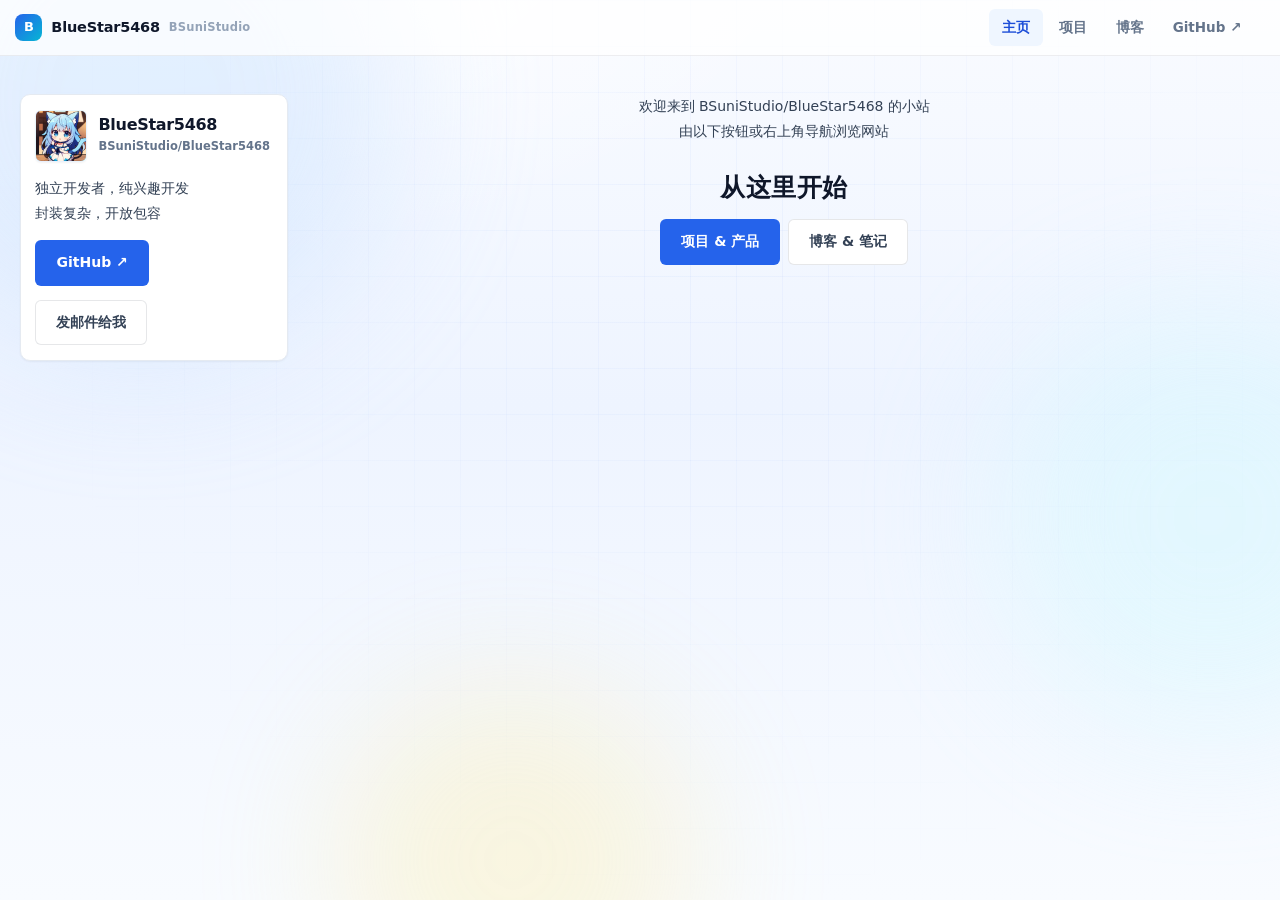
==== commit c5937f64: "deploy: 侧栏换行修复 + 背景挪到容器" ====
--- a/index.html
+++ b/index.html
@@ -1 +1 @@
-<!DOCTYPE html><html lang="zh-CN" data-accent="blue"><head><meta charset="UTF-8"><meta name="viewport" content="width=device-width, initial-scale=1"><title>关于 &lt;- BlueStar5468</title><meta name="description" content="BSuniStudio/BlueStar5468 的小站，有从硬件到软件，底层到上层的各种分享。大概吧~"><link rel="icon" href="data:image/svg+xml,%3Csvg xmlns='http://www.w3.org/2000/svg' viewBox='0 0 100 100'%3E%3Crect width='100' height='100' rx='16' fill='%232563eb'/%3E%3Ctext y='72' x='50' text-anchor='middle' font-size='58' fill='white' font-family='sans-serif'%3EB%3C/text%3E%3C/svg%3E"><link rel="stylesheet" href="/_astro/Blocks.CNiwb6Kr.css"></head><body data-section="home"><header class="topbar"><div class="topbar__inner"><a class="topbar__brand" href="/index.html"><span class="topbar__logo" aria-hidden="true">B</span><span>BlueStar5468</span><small>BSuniStudio</small></a><nav class="topbar__nav" aria-label="站点导航"><a class="topbar__link is-active" href="/index.html" aria-current="page">主页</a><a class="topbar__link" href="/projects.html">项目</a><a class="topbar__link" href="/blog.html">博客</a><a class="topbar__link" href="https://github.com/BlueStar5468" target="_blank" rel="noopener">GitHub ↗</a></nav></div></header><div class="bg" aria-hidden="true"><span class="bg__blob bg__blob--blue"></span><span class="bg__blob bg__blob--cyan"></span><span class="bg__blob bg__blob--amber"></span><span class="bg__grid"></span></div><div class="blog-shell"><aside class="bside" aria-label="个人介绍"><div class="card bside__card"><div class="bside__head"><div class="avatar avatar--flat"><img class="avatar__img" src="/assets/avatar.jpg" alt="头像"></div><div class="bside__id"><h1 class="bside__name">BlueStar5468</h1><p class="bside__title">BSuniStudio/BlueStar5468</p></div></div></div></aside><main class="bmain bmain--home"><section class="blk blk--text" id="s-0"><div class="prose">欢迎来到 BSuniStudio/BlueStar5468 的小站<br />由以下按钮或右上角导航浏览网站</div></section><section class="blk blk--links" id="s-1"><h2 class="blk__title">从这里开始</h2><div class="page-main__actions"><a class="btn btn--primary" href="/projects.html">项目 &amp; 产品</a><a class="btn" href="/blog.html">博客 &amp; 笔记</a></div></section></main></div><a class="labkey" id="labkey" href="/test.html" aria-hidden="true">🧪 实验室 →</a><script type="module">var e=document.getElementById(`labkey`);if(e){let t=0;document.addEventListener(`keydown`,n=>{n.ctrlKey&&n.altKey&&(n.preventDefault(),e.classList.add(`is-on`),e.setAttribute(`aria-hidden`,`false`),clearTimeout(t),t=setTimeout(()=>{e.classList.remove(`is-on`),e.setAttribute(`aria-hidden`,`true`)},3500))})}</script></body></html>+<!DOCTYPE html><html lang="zh-CN" data-accent="blue"><head><meta charset="UTF-8"><meta name="viewport" content="width=device-width, initial-scale=1"><title>关于 &lt;- BlueStar5468</title><meta name="description" content="BSuniStudio/BlueStar5468 的小站，有从硬件到软件，底层到上层的各种分享。大概吧~"><link rel="icon" href="data:image/svg+xml,%3Csvg xmlns='http://www.w3.org/2000/svg' viewBox='0 0 100 100'%3E%3Crect width='100' height='100' rx='16' fill='%232563eb'/%3E%3Ctext y='72' x='50' text-anchor='middle' font-size='58' fill='white' font-family='sans-serif'%3EB%3C/text%3E%3C/svg%3E"><link rel="stylesheet" href="/_astro/Blocks.BMLVB5Je.css"></head><body data-section="home"><header class="topbar"><div class="topbar__inner"><a class="topbar__brand" href="/index.html"><span class="topbar__logo" aria-hidden="true">B</span><span>BlueStar5468</span><small>BSuniStudio</small></a><nav class="topbar__nav" aria-label="站点导航"><a class="topbar__link is-active" href="/index.html" aria-current="page">主页</a><a class="topbar__link" href="/projects.html">项目</a><a class="topbar__link" href="/blog.html">博客</a><a class="topbar__link" href="https://github.com/BlueStar5468" target="_blank" rel="noopener">GitHub ↗</a></nav></div></header><div class="bg" aria-hidden="true"><span class="bg__blob bg__blob--blue"></span><span class="bg__blob bg__blob--cyan"></span><span class="bg__blob bg__blob--amber"></span><span class="bg__grid"></span></div><div class="blog-shell"><aside class="bside" aria-label="个人介绍"><div class="blk-profile"><div class="bside__head"><div class="avatar avatar--flat"><img class="avatar__img" src="/assets/avatar.jpg" alt="头像"></div><div class="bside__id"><h1 class="bside__name">BlueStar5468</h1><p class="bside__title">BSuniStudio/BlueStar5468</p></div></div></div><section class="blk blk--text" id="s-1"><div class="prose">独立开发者，纯兴趣开发 <br /> 封装复杂，开放包容</div></section><section class="blk blk--links" id="s-2"><div class="page-main__actions"><a class="btn btn--primary" href="https://github.com/BlueStar5468" target="_blank" rel="noopener">GitHub ↗</a></div></section><section class="blk blk--links" id="s-3"><div class="page-main__actions"><a class="btn" href="mailto:contact@bluestar5468.com">发邮件给我</a></div></section></aside><main class="bmain bmain--home"><section class="blk blk--text" id="s-0"><div class="prose">欢迎来到 BSuniStudio/BlueStar5468 的小站<br />由以下按钮或右上角导航浏览网站</div></section><section class="blk blk--links" id="s-1"><h2 class="blk__title">从这里开始</h2><div class="page-main__actions"><a class="btn btn--primary" href="/projects.html">项目 &amp; 产品</a><a class="btn" href="/blog.html">博客 &amp; 笔记</a></div></section></main></div><a class="labkey" id="labkey" href="/test.html" aria-hidden="true">🧪 实验室 →</a><script type="module">var e=document.getElementById(`labkey`);if(e){let t=0;document.addEventListener(`keydown`,n=>{n.ctrlKey&&n.altKey&&(n.preventDefault(),e.classList.add(`is-on`),e.setAttribute(`aria-hidden`,`false`),clearTimeout(t),t=setTimeout(()=>{e.classList.remove(`is-on`),e.setAttribute(`aria-hidden`,`true`)},3500))})}</script></body></html>
--- a/_astro/Blocks.BMLVB5Je.css
+++ b/_astro/Blocks.BMLVB5Je.css
@@ -0,0 +1 @@
+:root{--blue-50:#eff6ff;--blue-100:#dbeafe;--blue-200:#bfdbfe;--blue-300:#93c5fd;--blue-400:#60a5fa;--blue-500:#3b82f6;--blue-600:#2563eb;--blue-700:#1d4ed8;--cyan-400:#22d3ee;--cyan-500:#06b6d4;--amber-100:#fef3c7;--amber-400:#fbbf24;--amber-500:#f59e0b;--ink:#0f172a;--ink-soft:#334155;--muted:#64748b;--line:#e5eaf1;--line-soft:#0f172a14;--white:#fff;--accent:var(--blue-600);--accent-2:var(--cyan-500);--accent-soft:var(--blue-100);--accent-tint:var(--blue-50);--radius:10px;--radius-sm:6px;--radius-lg:12px;--shadow-1:0 1px 2px #0f172a0d;--shadow-2:0 4px 16px -8px #0f172a33;--ease:cubic-bezier(.65, .05, .36, 1);--side-w:318px;--pnav-w:208px;--pnav-w-min:54px;--topbar-h:56px;--stage-h:calc(100vh - var(--topbar-h))}@supports (height:100dvh){:root{--stage-h:calc(100dvh - var(--topbar-h))}}html[data-accent=amber]{--accent:var(--amber-500);--accent-2:var(--amber-400);--accent-soft:var(--amber-100);--accent-tint:#fffbeb}*{box-sizing:border-box}body{min-height:100vh;color:var(--ink);-webkit-font-smoothing:antialiased;background-color:#0000;background-image:radial-gradient(1200px 600px at 10% -10%,#fff 0%,#0000 60%),linear-gradient(#f9fbff 0%,#eef4ff 45%,#f8fbff 100%);background-position:0 0,0 0;background-repeat:repeat,repeat;background-size:auto,auto;background-attachment:fixed;background-origin:padding-box,padding-box;background-clip:border-box,border-box;margin:0;font-family:Segoe UI Variable Text,Segoe UI,Inter,PingFang SC,Microsoft YaHei,system-ui,-apple-system,sans-serif;font-size:15px;line-height:1.7}.bg{pointer-events:none;z-index:0;position:fixed;inset:0;overflow:hidden}.bg__blob{filter:blur(70px);opacity:.4;border-radius:50%;position:absolute}.bg__blob--blue{background:#bfdbfe;width:520px;height:520px;top:-160px;left:-120px}.bg__blob--cyan{background:#cffafe;width:420px;height:420px;top:34%;right:-140px}.bg__blob--amber{opacity:.26;background:#fde68a;width:360px;height:360px;bottom:-140px;left:26%}.bg__grid{background-image:linear-gradient(#2563eb0b 1px,#0000 1px),linear-gradient(90deg,#2563eb0b 1px,#0000 1px);background-size:46px 46px;position:absolute;inset:0;-webkit-mask-image:radial-gradient(circle at 55% 25%,#000 0%,#0000 72%);mask-image:radial-gradient(circle at 55% 25%,#000 0%,#0000 72%)}.topbar{z-index:100;height:var(--topbar-h);-webkit-backdrop-filter:blur(16px)saturate(160%);background:#ffffffbd;border-bottom:1px solid #0f172a12;align-items:center;display:flex;position:fixed;top:0;left:0;right:0}.topbar__inner{align-items:center;gap:10px;width:100%;max-width:1560px;margin:0 auto;padding:0 clamp(12px,2vw,34px) 0 clamp(10px,1.2vw,22px);display:flex}.topbar__brand{color:var(--ink);letter-spacing:-.2px;white-space:nowrap;align-items:center;gap:9px;font-size:14.5px;font-weight:700;text-decoration:none;display:inline-flex}.topbar__logo{color:#fff;background:linear-gradient(135deg, var(--blue-600), var(--cyan-500));border-radius:8px;place-items:center;width:27px;height:27px;font-size:13px;font-weight:800;display:grid}.topbar__brand small{color:#94a3b8;letter-spacing:.2px;font-size:11.5px;font-weight:600}.topbar__nav{align-items:center;gap:3px;margin-left:auto;display:flex}.topbar__link{border-radius:var(--radius-sm);color:var(--muted);white-space:nowrap;align-items:center;gap:5px;padding:7px 13px;font-size:13.5px;font-weight:600;text-decoration:none;transition:background .18s,color .18s;display:inline-flex}.topbar__link:hover{color:var(--ink);background:#0f172a0d}.topbar__link.is-active{background:var(--blue-50);color:var(--blue-700)}.topbar__link:focus-visible{outline:2px solid var(--blue-300);outline-offset:2px}.page-main{z-index:1;max-width:1040px;padding:calc(var(--topbar-h) + clamp(26px, 6vh, 62px)) clamp(16px, 3vw, 32px) clamp(40px, 8vh, 80px);gap:clamp(14px,2.2vh,22px);margin:0 auto;display:grid;position:relative}.page-main__head{gap:5px;display:grid}.page-main__title{letter-spacing:-.8px;margin:0;font-size:clamp(24px,3.6vh,36px);line-height:1.25}.page-main__desc{color:var(--muted);max-width:62ch;margin:0}.page-main__actions{flex-wrap:wrap;gap:8px;display:flex}.demo-grid{grid-template-columns:repeat(auto-fit,minmax(190px,1fr));gap:clamp(10px,1.4vw,14px);display:grid}.swatch{align-items:center;gap:10px;display:flex}.swatch__dot{border:1px solid #0f172a0f;border-radius:8px;flex:0 0 26px;width:26px;height:26px}.debug-note{border-radius:var(--radius);color:#92400e;background:#fffbeb;border:1px solid #fde68a;margin:0;padding:10px 13px;font-size:12.5px;line-height:1.6}.debug-note code{background:#92400e14;border-radius:3px;padding:1px 4px;font-size:.94em}.switch{cursor:pointer;user-select:none;align-items:center;gap:10px;display:inline-flex;position:relative}.switch input{opacity:0;width:1px;height:1px;position:absolute}.switch__track{border:1px solid var(--line);background:#e2e8f0;border-radius:999px;flex:0 0 40px;width:40px;height:22px;transition:background .2s,border-color .2s;position:relative}.switch__dot{width:16px;height:16px;transition:transform .2s var(--ease);background:#fff;border-radius:50%;position:absolute;top:2px;left:2px;box-shadow:0 1px 2px #0f172a40}.switch input:checked+.switch__track{background:var(--blue-600);border-color:var(--blue-600)}.switch input:checked+.switch__track .switch__dot{transform:translate(18px)}.switch input:focus-visible+.switch__track{outline:2px solid var(--blue-300);outline-offset:2px}.switch__label{color:var(--ink-soft);font-size:13px;line-height:1.5}.switch__label code{background:var(--blue-50);color:var(--blue-700);border-radius:3px;padding:1px 4px;font-size:.92em}.pbar{flex-wrap:wrap;align-items:center;gap:12px;display:flex}.filters{flex-wrap:wrap;gap:6px;display:flex}.filter{border-radius:var(--radius-sm);font:inherit;color:var(--muted);background:var(--white);border:1px solid var(--line);cursor:pointer;align-items:center;padding:5px 11px;font-size:12.5px;font-weight:600;transition:background .16s,color .16s,border-color .16s;display:inline-flex}.filter:hover{color:var(--ink);border-color:var(--blue-200)}.filter.is-active{color:var(--blue-700);background:var(--blue-50);border-color:var(--blue-100)}.filter__n{opacity:.6;margin-left:6px;font-size:11px;font-weight:700}.pbar__count{color:#94a3b8;margin-left:auto;font-size:12.5px;font-weight:600}.pgrid{grid-template-columns:repeat(auto-fill,minmax(272px,1fr));align-items:start;gap:clamp(12px,1.6vw,16px);display:grid}.pcard{background:var(--white);border:1px solid var(--line);border-radius:var(--radius);min-width:0;box-shadow:var(--shadow-1);transition:transform .2s var(--ease), box-shadow .2s, border-color .2s;flex-direction:column;display:flex;overflow:hidden}.pcard:hover{box-shadow:var(--shadow-2);border-color:var(--blue-100);transform:translateY(-2px)}.pcard[data-featured="1"]{grid-column:span 2}.pcard.is-off{display:none}.pcard__cover{aspect-ratio:16/9;background:linear-gradient(135deg,#eef4ff 0%,#e6f7fb 100%);place-items:center;display:grid;position:relative;overflow:hidden}.pcard[data-featured="1"] .pcard__cover{aspect-ratio:21/9}.pcard__img{object-fit:cover;width:100%;height:100%;display:block}.pcard__ph{font-size:38px;line-height:1}.pcard__phimg{object-fit:contain;border-radius:7px;max-width:46%;max-height:62%}.pcard__status{letter-spacing:.2px;background:#ffffffe6;border:1px solid #0f172a0f;border-radius:999px;padding:3px 8px;font-size:11px;font-weight:700;position:absolute;top:9px;left:9px}.pcard__status--wip{color:var(--blue-700)}.pcard__status--done{color:#0f766e}.pcard__status--archived{color:var(--muted)}.pcard__status--idea{color:#b45309}.pcard__body{gap:6px;padding:13px 14px 0;display:grid}.pcard__title{letter-spacing:-.2px;margin:0;font-size:15.5px;line-height:1.3}.pcard__sum{color:var(--muted);margin:0;font-size:13px;line-height:1.55}.pcard__desc{color:var(--muted);margin:0;font-size:12.5px;line-height:1.6}.pcard__foot{align-items:center;gap:8px;margin-top:auto;padding:12px 14px 13px;display:flex}.pcard__year{color:#94a3b8;font-size:11.5px;font-weight:600}.pcard__links{gap:6px;margin-left:auto;display:flex}.pcard__link{border-radius:var(--radius-sm);color:var(--muted);background:var(--white);border:1px solid var(--line);padding:4px 9px;font-size:12.5px;font-weight:600;text-decoration:none;transition:background .16s,color .16s,border-color .16s}.pcard__link:hover{color:var(--blue-700);background:var(--blue-50);border-color:var(--blue-100)}.pcard__link--primary{color:#fff;background:var(--blue-600);border-color:#0000}.pcard__link--primary:hover{color:#fff;background:var(--blue-700)}.chips.chips--sm{gap:4px}.chip.chip--sm{padding:2px 7px;font-size:11px}.pgrid__empty{text-align:center;color:#94a3b8;border:1px dashed var(--line);border-radius:var(--radius);margin:0;padding:28px 16px;font-size:13px}@media (width<=720px){.pcard[data-featured="1"]{grid-column:auto}.pcard[data-featured="1"] .pcard__cover{aspect-ratio:16/9}.pbar__count{margin-left:0}}.pcard{position:relative}.pcard__go{color:inherit;text-decoration:none}.pcard__go:after{content:"";z-index:1;position:absolute;inset:0}.pcard:hover .pcard__go{color:var(--blue-700)}.pcard__links{z-index:2;position:relative}.pcard__status{z-index:2}.page-shell{z-index:1;max-width:1280px;padding:calc(var(--topbar-h) + clamp(22px, 5vh, 46px)) clamp(16px, 3vw, 32px) clamp(40px, 8vh, 80px);grid-template-columns:var(--pnav-w) minmax(0, 1fr);transition:grid-template-columns .22s var(--ease);align-items:start;gap:clamp(16px,2vw,28px);margin:0 auto;display:grid;position:relative}html.pnav-collapsed .page-shell{grid-template-columns:var(--pnav-w-min) minmax(0, 1fr)}.page-shell>.page-main{max-width:none;margin:0;padding:0}.pnav{top:calc(var(--topbar-h) + 20px);border-radius:var(--radius);background:#ffffff80;border:1px solid #0f172a0d;min-width:0;padding:10px 8px;position:sticky}.pnav__toggle{background:var(--white);border:1px solid var(--line);border-radius:var(--radius-sm);width:28px;height:28px;color:var(--muted);cursor:pointer;justify-content:center;align-items:center;margin-bottom:8px;transition:border-color .16s,color .16s,background .16s;display:inline-flex}.pnav__toggle:hover{border-color:var(--blue-200);color:var(--blue-700);background:var(--blue-50)}.pnav__bars{background:currentColor;width:13px;height:1.5px;display:block;box-shadow:0 -4px,0 4px}.pnav__items{gap:2px;display:grid}.pnav__group{gap:1px;display:grid}.pnav__item{border-radius:var(--radius-sm);color:var(--muted);align-items:center;gap:8px;padding:7px 9px;font-size:13px;font-weight:600;text-decoration:none;transition:background .16s,color .16s;display:flex}.pnav__item:hover{color:var(--ink);background:#0f172a0b}.pnav__item.is-active{background:var(--blue-50);color:var(--blue-700)}.pnav__ico{text-align:center;flex:none;width:20px;font-size:14px}.pnav__img{object-fit:contain;border-radius:4px;width:17px;height:17px;margin:0 auto;display:block}.pnav__label{text-overflow:ellipsis;white-space:nowrap;min-width:0;overflow:hidden}.pnav__toc{border-left:1px solid var(--line);gap:1px;margin:3px 0 7px 10px;padding-left:9px;display:grid}.pnav__toc-item{color:#94a3b8;text-overflow:ellipsis;white-space:nowrap;border-radius:5px;padding:4px 7px;font-size:12px;text-decoration:none;transition:background .16s,color .16s;overflow:hidden}.pnav__toc-item:hover{background:var(--blue-50);color:var(--blue-700)}.pnav__toc-item.is-active{background:var(--blue-50);color:var(--blue-700);font-weight:600}html.pnav-collapsed .pnav__label,html.pnav-collapsed .pnav__toc{display:none}html.pnav-collapsed .pnav__item{justify-content:center;padding:8px 0}.pd-main{gap:clamp(16px,3vh,28px);min-width:0;max-width:1120px;display:grid}.blk{gap:10px;min-width:0;display:grid}.blk__title{letter-spacing:-.3px;margin:0;font-size:18px}.blk__warn{border-radius:var(--radius);color:#92400e;background:#fffbeb;border:1px solid #fde68a;margin:0;padding:10px 13px;font-size:12.5px}.lderr{border-radius:var(--radius);color:#b91c1c;background:#fef2f2;border:1px solid #fecaca;margin:0;padding:14px 16px;font-size:13px;line-height:1.65}.pd-load{color:#94a3b8;margin:0;padding:28px 0;font-size:13px}.phero{border-bottom:1px solid var(--line);grid-template-columns:minmax(0,1fr) 220px;align-items:center;gap:20px;padding-bottom:16px;display:grid}.phero__title{letter-spacing:-.9px;margin:4px 0 0;font-size:clamp(25px,4vh,36px);line-height:1.2}.phero__sub{color:var(--muted);max-width:56ch;margin:6px 0 0;font-size:13.5px;line-height:1.65}.phero__meta{flex-wrap:wrap;gap:18px;margin:14px 0 0;padding:0;list-style:none;display:flex}.phero__meta li{gap:1px;display:grid}.phero__meta span{letter-spacing:.3px;color:#94a3b8;font-size:10.5px;font-weight:600}.phero__meta b{font-size:13.5px}.phero__side{aspect-ratio:4/3;border-radius:var(--radius);border:1px solid var(--line);background:linear-gradient(135deg,#eef4ff,#e6f7fb);place-items:center;display:grid;overflow:hidden}.phero__img{object-fit:cover;width:100%;height:100%;display:block}.phero__ph{font-size:46px}.phero__phimg{object-fit:contain;border-radius:9px;max-width:58%;max-height:64%}@media (width<=720px){.phero{grid-template-columns:minmax(0,1fr);gap:14px}.phero__side{aspect-ratio:16/9;order:-1}}.prose{color:var(--ink-soft);font-size:14px;line-height:1.78}.prose p{margin:0 0 10px}.prose p:last-child{margin-bottom:0}.prose a{color:var(--blue-700)}.prose strong{color:var(--ink)}.prose code{color:var(--blue-700);background:var(--blue-50);border-radius:4px;padding:1px 5px;font-size:.92em}.plist{color:var(--ink-soft);gap:5px;margin:0;padding-left:1.2em;font-size:13.5px;line-height:1.65;display:grid}.plist--bullet{list-style:outside}.plist--number{list-style:decimal}.plist--check{padding-left:0;list-style:none}.plist--check li{padding-left:1.6em;position:relative}.plist--check li:before{content:"✓";color:var(--blue-600);font-weight:800;position:absolute;top:0;left:0}.bcards{grid-template-columns:repeat(var(--cols,3), minmax(0, 1fr));gap:10px;display:grid}.bcard{background:var(--white);border:1px solid var(--line);border-radius:var(--radius);box-shadow:var(--shadow-1);padding:12px 13px}.bcard__ico{font-size:19px;line-height:1}.bcard__title{letter-spacing:-.1px;margin:5px 0 0;font-size:13.5px}.bcard__desc{color:var(--muted);margin:3px 0 0;font-size:12.5px;line-height:1.6}@media (width<=720px){.bcards{grid-template-columns:repeat(auto-fit,minmax(150px,1fr))}}.bstats{grid-template-columns:repeat(auto-fit,minmax(118px,1fr));gap:10px;display:grid}.bstat{background:var(--white);border:1px solid var(--line);border-radius:var(--radius);padding:12px 14px}.bstat b{letter-spacing:-.6px;font-size:22px;line-height:1.15;display:block}.bstat span{color:#94a3b8;font-size:11.5px;font-weight:600}.specs{border-collapse:collapse;background:var(--white);border:1px solid var(--line);border-radius:var(--radius);width:100%;font-size:13.5px;overflow:hidden}.specs th,.specs td{text-align:left;border-bottom:1px solid var(--line);padding:9px 13px}.specs tr:last-child th,.specs tr:last-child td{border-bottom:0}.specs th{width:32%;color:var(--muted);background:#fbfdff;font-weight:600}.specs td{color:var(--ink-soft)}.codeblk{border-radius:var(--radius);background:#0f172a;position:relative;overflow:hidden}.codeblk__bar{background:#94a3b812;border-bottom:1px solid #94a3b829;align-items:center;gap:10px;padding:7px 16px;font-size:11px;font-weight:700;display:flex}.codeblk__file{text-overflow:ellipsis;white-space:nowrap;letter-spacing:.2px;color:#cbd5e1;flex:1;min-width:0;font-family:ui-monospace,SFMono-Regular,Consolas,monospace;overflow:hidden}.codeblk__lang{letter-spacing:.6px;text-transform:uppercase;color:#64748b;flex:none;font-size:10px}.codeblk pre{margin:0;padding:14px 16px;overflow-x:auto}.codeblk code{color:#e2e8f0;white-space:pre;font-family:ui-monospace,SFMono-Regular,Consolas,Liberation Mono,monospace;font-size:12.5px;line-height:1.72}.fig{gap:6px;margin:0;display:grid}.fig__img{border-radius:var(--radius);border:1px solid var(--line);background:#f8fafc;width:100%;display:block}.fig__cap{color:#94a3b8;text-align:center;font-size:12px}.gal{grid-template-columns:repeat(var(--cols,2), minmax(0, 1fr));gap:10px;display:grid}@media (width<=620px){.gal{grid-template-columns:repeat(auto-fit,minmax(140px,1fr))}}.ptl{gap:15px;margin:0;padding:0;list-style:none;display:grid}.ptl__item{grid-template-columns:72px minmax(0,1fr);gap:12px;padding-left:16px;display:grid;position:relative}.ptl__item:before{content:"";background:var(--blue-500);width:7px;height:7px;box-shadow:0 0 0 3px var(--blue-50);border-radius:50%;position:absolute;top:6px;left:0}.ptl__item:after{content:"";background:var(--line);width:1px;position:absolute;top:19px;bottom:-15px;left:3px}.ptl__item:last-child:after{display:none}.ptl__time{color:var(--blue-700);padding-top:2px;font-size:12px;font-weight:700}.ptl__title{margin:0;font-size:13.5px}.ptl__desc{color:var(--muted);margin:3px 0 0;font-size:12.5px;line-height:1.6}@media (width<=620px){.ptl__item{grid-template-columns:minmax(0,1fr);gap:1px}}.bquote{border-left:3px solid var(--blue-300);border-radius:0 var(--radius) var(--radius) 0;background:var(--blue-50);margin:0;padding:12px 16px}.bquote p{color:var(--ink-soft);margin:0;font-size:14px;line-height:1.75}.bquote cite{color:var(--muted);margin-top:6px;font-size:12px;font-style:normal;display:block}.bvideo{aspect-ratio:16/9;border-radius:var(--radius);background:#0f172a;position:relative;overflow:hidden}.bvideo iframe{border:0;width:100%;height:100%;position:absolute;inset:0}.bvideo--empty{color:#94a3b8;background:#f1f5f9;place-items:center;font-size:13px;display:grid}.bdiv{border:0;border-top:1px solid var(--line);margin:4px 0}@media (width<=900px){.page-shell,html.pnav-collapsed .page-shell{grid-template-columns:minmax(0,1fr)}.pnav{-webkit-overflow-scrolling:touch;background:0 0;border:0;border-radius:0;align-items:center;gap:8px;margin:0 calc(-1*clamp(16px,3vw,32px));padding:0 clamp(16px,3vw,32px) 6px;display:flex;position:static;overflow-x:auto}.pnav__toggle{display:none}.pnav__items,.pnav__group{gap:4px;display:flex}.pnav__item{white-space:nowrap;border:1px solid var(--line);background:var(--white)}.pnav__item.is-active{border-color:var(--blue-100)}.pnav__toc{display:none!important}html.pnav-collapsed .pnav__label{display:inline}html.pnav-collapsed .pnav__item{padding:7px 9px}}.blog-shell{z-index:1;max-width:1440px;padding:calc(var(--topbar-h) + clamp(18px, 4.5vh, 38px)) clamp(12px, 1.6vw, 26px) clamp(40px, 8vh, 80px);grid-template-columns:268px minmax(0,1fr);align-items:start;gap:clamp(13px,1.6vw,22px);margin:0 auto;display:grid;position:relative}.bside{top:calc(var(--topbar-h) + 18px);background:var(--white);border:1px solid var(--line);border-radius:var(--radius);min-width:0;box-shadow:var(--shadow-1);gap:14px;padding:15px 14px;display:grid;position:sticky}.bside__card{gap:12px;padding:15px 14px;display:grid}.bside__head{align-items:center;gap:11px;display:flex}.bside__id{min-width:0}.bside__name{letter-spacing:-.3px;margin:0;font-size:16px;line-height:1.25}.bside__title{color:var(--muted);text-overflow:ellipsis;white-space:nowrap;margin:2px 0 0;font-size:11.5px;font-weight:600;overflow:hidden}.bside__bio{color:var(--muted);margin:0;font-size:12.5px;line-height:1.68}.bside__meta{color:var(--muted);gap:5px;margin:0;padding:0;font-size:12.5px;list-style:none;display:grid}.bside__meta .ico{margin-right:6px}.bside__links{gap:3px;display:grid}.avatar.avatar--flat{background:linear-gradient(135deg, var(--blue-600), var(--cyan-500));color:#fff;letter-spacing:-.4px;border-radius:6px;flex:0 0 52px;place-items:center;width:52px;height:52px;font-size:19px;font-weight:800;display:grid}.avatar--flat .avatar__letter{line-height:1}.bmain{gap:clamp(14px,2.6vh,24px);min-width:0;max-width:1000px;display:grid}.bmain--post{max-width:1000px}.ppost{gap:clamp(14px,2.6vh,24px);min-width:0;display:grid}.bside__extra{gap:10px;display:grid}.bside__extra:empty{display:none}.bside__extra .blk{gap:6px}.bside__extra .blk__title{color:var(--muted);letter-spacing:.2px;font-size:12.5px;font-weight:700}.bside__extra .posts{gap:6px}.bside__extra .post{gap:0;padding:9px 10px}.bside__extra .post__thumb{display:none}.bside__extra .post__title{font-size:12.5px;line-height:1.45}.bside__extra .post__sum,.bside__extra .posts__count{display:none}.posts{gap:8px;display:grid}.post{background:var(--white);border:1px solid var(--line);border-radius:var(--radius);box-shadow:var(--shadow-1);color:inherit;gap:13px;padding:12px 13px;text-decoration:none;transition:border-color .16s,background .16s,transform .16s,box-shadow .16s;display:flex}.post:hover{border-color:var(--blue-100);box-shadow:var(--shadow-2);background:#fbfdff;transform:translateY(-1px)}.post__thumb{object-fit:cover;border-radius:var(--radius-sm);border:1px solid var(--line);flex:0 0 92px;width:92px;height:68px}.post__body{gap:3px;min-width:0;display:grid}.post__head{flex-wrap:wrap;align-items:center;gap:8px;display:flex}.post__date{color:#94a3b8;font-variant-numeric:tabular-nums;font-size:11.5px;font-weight:600}.post__min{color:#b6c2d1;font-size:11.5px;font-weight:600}.post__label{letter-spacing:.3px;color:var(--blue-700);background:var(--blue-50);border:1px solid var(--blue-100);border-radius:999px;padding:1px 7px;font-size:10.5px;font-weight:700}.post__tags{gap:4px;display:flex}.post__arrow{color:#cbd5e1;align-self:center;margin-left:auto;font-size:13px}.post--ref{border-left:3px solid var(--blue-300);padding-left:13px}.post--ref:hover .post__arrow{color:var(--blue-600)}.post__title{letter-spacing:-.2px;font-size:14.5px;font-weight:700;line-height:1.4}.post:hover .post__title{color:var(--blue-700)}.post__sum{color:var(--muted);font-size:12.5px;line-height:1.62}.posts__count{color:#94a3b8;margin:4px 0 0;font-size:11.5px}.posts__empty{text-align:center;color:#94a3b8;border:1px dashed var(--line);border-radius:var(--radius);margin:0;padding:24px 16px;font-size:13px}.postback{color:var(--muted);align-items:center;gap:5px;font-size:12.5px;font-weight:600;text-decoration:none;display:inline-flex}.postback:hover{color:var(--blue-700)}.posthead{border-bottom:1px solid var(--line);gap:6px;padding-bottom:15px;display:grid}.posthead__top{flex-wrap:wrap;align-items:center;gap:8px;display:flex}.posthead__date{color:#94a3b8;font-variant-numeric:tabular-nums;font-size:11.5px;font-weight:600}.posthead__min{color:#b6c2d1;font-size:11.5px;font-weight:600}.posthead__dot{color:#cbd5e1;font-size:11px}.posthead__tags{gap:4px;display:flex}.posthead__title{letter-spacing:-.7px;margin:0;font-size:clamp(21px,3.4vh,29px);line-height:1.3}.posthead__sum{color:var(--muted);margin:0;font-size:13.5px;line-height:1.68}@media (width<=900px){.blog-shell{grid-template-columns:minmax(0,1fr)}.bside{position:static}.bside__card{grid-template-columns:1fr;display:grid}.bmain,.bmain--post{max-width:none}}.labkey{top:calc(var(--topbar-h) + 10px);z-index:120;color:#fff;white-space:nowrap;background:linear-gradient(135deg, var(--blue-600), var(--cyan-500));opacity:0;pointer-events:none;transition:opacity .18s, transform .18s var(--ease);border-radius:999px;align-items:center;gap:6px;padding:7px 13px;font-size:12.5px;font-weight:700;text-decoration:none;display:inline-flex;position:fixed;right:14px;transform:translateY(-8px)scale(.96);box-shadow:0 6px 18px -6px #2563eb8c}.labkey.is-on{opacity:1;pointer-events:auto;transform:none}.labkey:hover{filter:brightness(1.06)}.labkey:focus-visible{outline-offset:2px;outline:2px solid #fff}.studio{z-index:1;max-width:1760px;padding:calc(var(--topbar-h) + 14px) clamp(10px, 1.4vw, 20px) 60px;gap:12px;margin:0 auto;display:grid;position:relative}.studio__bar{background:var(--white);border:1px solid var(--line);border-radius:var(--radius);box-shadow:var(--shadow-1);flex-wrap:wrap;align-items:center;gap:8px;padding:8px 10px;display:flex}.studio__id{flex:260px;min-width:180px}.studio__spacer{flex:auto}.studio__grid{grid-template-columns:var(--studio-leftw,300px) minmax(300px, 1.4fr) minmax(0, 1fr);align-items:start;gap:12px;display:grid}.studio__grid.is-left-closed{--studio-leftw:48px}.studio__left{gap:10px;min-width:0;display:grid}.studio__mid{gap:12px;min-width:0;display:grid}.studio__leftHead{align-items:center;gap:7px;display:flex}.studio__leftTitle{letter-spacing:.3px;color:var(--muted);font-size:11.5px;font-weight:700}.studio__collapse{width:22px;height:22px;color:var(--muted);cursor:pointer;background:var(--white);border:1px solid var(--line);border-radius:var(--radius-sm);padding:0;font-size:12px;line-height:1;transition:color .15s,border-color .15s,background .15s}.studio__collapse:hover{color:var(--blue-700);border-color:var(--blue-200);background:var(--blue-50)}.studio__collapse.is-closed{color:var(--blue-700);border-color:var(--blue-100);background:var(--blue-50)}.studio__leftBody{gap:10px;display:grid}.studio__rail{flex-direction:column;gap:6px;display:none}.studio__railBtn{width:32px;height:32px;color:var(--muted);cursor:pointer;background:var(--white);border:1px solid var(--line);border-radius:var(--radius-sm);padding:0;font-size:14px;line-height:1;transition:color .15s,border-color .15s,background .15s}.studio__railBtn:hover{color:var(--blue-700);border-color:var(--blue-200);background:var(--blue-50)}.studio__grid.is-left-closed .studio__leftBody,.studio__grid.is-left-closed .studio__leftTitle{display:none}.studio__grid.is-left-closed .studio__rail{display:flex}.studio__sec{padding:0;overflow:hidden}.studio__secHead{cursor:pointer;width:100%;font:inherit;color:var(--ink-soft);text-align:left;background:0 0;border:0;align-items:center;gap:8px;padding:9px 12px;font-size:12.5px;font-weight:700;display:flex}.studio__secHead:hover{background:#0f172a08}.studio__secTitle{flex:1}.studio__chev{color:#94a3b8;transition:transform .18s var(--ease);font-size:10px}.studio__sec.is-closed .studio__chev{transform:rotate(-90deg)}.studio__secBody{gap:8px;padding:0 12px 12px;display:grid}.studio__sec.is-closed .studio__secBody{display:none}.studio__secBody .fld:last-child{margin-bottom:0}.studio__right{top:calc(var(--topbar-h) + 14px);gap:8px;min-width:0;display:grid;position:sticky}.studio__pvBar{flex-wrap:wrap;align-items:center;gap:6px;display:flex}.studio__pvTitle{letter-spacing:.3px;color:var(--muted);font-size:11.5px;font-weight:700}.studio__pvBtns{gap:3px;display:flex}.studio__pvBtn{font:inherit;cursor:pointer;color:var(--muted);background:var(--white);border:1px solid var(--line);border-radius:var(--radius-sm);padding:3px 8px;font-size:11.5px;font-weight:600;transition:color .15s,border-color .15s,background .15s}.studio__pvBtn:hover{color:var(--ink);border-color:var(--blue-200)}.studio__pvBtn.is-on{color:var(--blue-700);background:var(--blue-50);border-color:var(--blue-100)}.studio__pvSize{color:#94a3b8;font-variant-numeric:tabular-nums;margin-left:auto;font-size:11px}.studio__frame{resize:both;border:1px solid var(--line);border-radius:var(--radius);width:100%;min-width:300px;max-width:100%;height:68vh;min-height:300px;box-shadow:var(--shadow-1);background:#fff;overflow:auto}.studio__iframe{background:#fff;border:0;width:100%;height:100%;display:block}.studio__pvHint{color:#b6c2d1;margin:0;font-size:11px;line-height:1.6}.fld{gap:4px;margin-bottom:10px;display:grid}.fld:last-child{margin-bottom:0}.fld__cap{color:var(--muted);font-size:11.5px;font-weight:600}.fld input,.fld textarea,.fld select,.studio__id{width:100%;font:inherit;color:var(--ink);border:1px solid var(--line);border-radius:var(--radius-sm);background:#fff;padding:7px 9px;font-size:13px;line-height:1.5}.fld input:focus,.fld textarea:focus,.fld select:focus,.studio__id:focus{border-color:var(--blue-300);box-shadow:0 0 0 3px var(--blue-50);outline:none}.fld textarea{resize:vertical}.fld__json{font-family:ui-monospace,Consolas,monospace;font-size:12px;line-height:1.62}.fld__json.is-bad{background:#fef2f2;border-color:#fca5a5}.fld__tip{color:#94a3b8;margin:0 0 8px;font-size:11.5px;line-height:1.6}.studio__blocks{gap:2px;margin-bottom:10px;display:grid}.brow{border-radius:var(--radius-sm);cursor:pointer;color:var(--ink-soft);border:1px solid #0000;align-items:center;gap:7px;padding:6px 8px;font-size:12.5px;display:flex}.brow:hover{background:#0f172a0a}.brow.is-sel{background:var(--blue-50);border-color:var(--blue-100);color:var(--blue-700);font-weight:600}.brow__no{text-align:right;color:#94a3b8;font-variant-numeric:tabular-nums;flex:0 0 18px;font-size:11px}.brow__name{text-overflow:ellipsis;white-space:nowrap;flex:1;min-width:0;overflow:hidden}.brow__ops{opacity:0;gap:1px;transition:opacity .15s;display:flex}.brow:hover .brow__ops,.brow.is-sel .brow__ops{opacity:1}.brow__op{width:20px;height:20px;color:var(--muted);cursor:pointer;background:0 0;border:0;border-radius:4px;padding:0;font-size:11px;line-height:1}.brow__op:hover{color:var(--ink);background:#0f172a14}.studio__add{gap:6px;display:flex}.studio__add select{min-width:0;font:inherit;border:1px solid var(--line);border-radius:var(--radius-sm);background:#fff;flex:1;padding:6px 8px;font-size:12.5px}.studio__json{border-radius:var(--radius);color:#e2e8f0;background:#0f172a;max-height:320px;margin:8px 0 0;padding:12px 14px;font-family:ui-monospace,Consolas,monospace;font-size:11.5px;line-height:1.62;overflow:auto}@media (width<=1280px){.studio__grid{grid-template-columns:var(--studio-leftw,280px) minmax(0, 1fr)}.studio__right{grid-column:1/-1;position:static}}@media (width<=860px){.studio__grid{grid-template-columns:minmax(0,1fr)}.studio__left,.studio__mid,.studio__right{grid-column:auto}}.app{z-index:1;max-width:1560px;padding:var(--topbar-h) clamp(18px, 2vw, 34px) 0 clamp(6px, .8vw, 12px);grid-template-columns:var(--side-w) minmax(0, 1fr);align-items:start;gap:clamp(16px,1.6vw,26px);margin:0 auto;display:grid;position:relative}.card{background:var(--white);border:1px solid var(--line);border-radius:var(--radius);box-shadow:var(--shadow-1)}.sidebar{top:calc(var(--topbar-h) + 14px);height:calc(var(--stage-h) - 28px);min-width:0;position:sticky}.sidebar:before{content:"";z-index:2;background:linear-gradient(180deg, var(--blue-600), var(--cyan-400) 55%, var(--blue-200));border-radius:0 3px 3px 0;width:3px;position:absolute;top:0;bottom:0;left:0}.profile{overscroll-behavior:contain;border-radius:0 var(--radius-lg) var(--radius-lg) 0;height:100%;box-shadow:var(--shadow-1);scrollbar-width:thin;scrollbar-color:#c3dcf9 transparent;background:radial-gradient(120% 55% at 0 0,#dbeafe 0%,#dbeafe00 60%),linear-gradient(168deg,#eaf3ff 0%,#fbfdff 40%,#e7f3ff 100%);border:1px solid #dbeafe;border-left:0;flex-direction:column;padding:22px 18px 16px 20px;display:flex;position:relative;overflow-y:auto}.profile::-webkit-scrollbar{width:6px}.profile::-webkit-scrollbar-thumb{background:#c3dcf9;border-radius:99px}.profile::-webkit-scrollbar-track{background:0 0}.profile__top{justify-content:space-between;align-items:flex-start;gap:10px;display:flex}.avatar{width:82px;height:82px;box-shadow:var(--shadow-1);border:1px solid #ffffffe6;border-radius:8px;overflow:hidden}.avatar svg,.avatar__img{object-fit:cover;object-position:50% 35%;background:var(--white);width:100%;height:100%;display:block}.status{border-radius:var(--radius-sm);color:#047857;white-space:nowrap;background:#ecfdf5;border:1px solid #a7f3d0;align-items:center;gap:6px;padding:4px 10px;font-size:12px;font-weight:600;display:inline-flex}.status__dot{background:#10b981;border-radius:50%;width:6px;height:6px}.profile__name{letter-spacing:-.4px;margin:16px 0 2px;font-size:24px;line-height:1.25}.profile__title{color:var(--accent);transition:color .5s var(--ease);margin:0;font-size:13.5px;font-weight:600}.profile__title .slash{color:var(--blue-300);margin:0 2px}.profile__meta{color:var(--ink-soft);gap:6px;margin:14px 0 0;padding:0;font-size:13px;list-style:none;display:grid}.profile__meta .ico{margin-right:6px}.profile__bio{color:var(--muted);margin:14px 0 0;font-size:13px}.profile__bio em{color:var(--blue-700);background:#2563eb1a;border-radius:4px;padding:0 3px;font-style:normal;font-weight:700}.profile__foot{color:#8fb0d4;text-align:center;margin:auto 0 0;padding-top:16px;font-size:11.5px;line-height:1.6}.divider{background:var(--line);height:1px;margin:16px 0 12px}.side-heading{letter-spacing:1.2px;text-transform:uppercase;color:#7d9ec4;margin:0 0 8px;font-size:11.5px;font-weight:700}.chips{flex-wrap:wrap;gap:5px;display:flex}.chip{border-radius:var(--radius-sm);color:var(--blue-700);background:var(--blue-50);border:1px solid var(--blue-100);white-space:nowrap;padding:3px 9px;font-size:12px;font-weight:600;display:inline-block}.chip--blue{color:var(--blue-700);background:var(--blue-50);border-color:var(--blue-100)}.chip--amber{color:#b45309;background:#fffbeb;border-color:#fde68a}.links{gap:4px;display:grid}.link{border-radius:var(--radius-sm);color:var(--ink-soft);border:1px solid #0000;align-items:center;gap:9px;padding:8px 10px;font-size:13px;font-weight:600;text-decoration:none;transition:background .18s,border-color .18s,color .18s;display:flex}.link:hover{background:var(--white);border-color:var(--blue-200);color:var(--blue-700)}.link__ico{border-radius:var(--radius-sm);width:24px;height:24px;color:var(--blue-700);background:var(--blue-100);flex:0 0 24px;place-items:center;font-size:10.5px;font-weight:800;display:grid}.link__text{text-overflow:ellipsis;white-space:nowrap;flex:1;min-width:0;overflow:hidden}.link__arrow{color:var(--blue-300);font-size:12px}.main{min-width:0}.deck{height:calc(var(--pages,4) * var(--stage-h));position:relative}.stage{top:var(--topbar-h);height:var(--stage-h);isolation:isolate;position:sticky;overflow:hidden}.glow{pointer-events:none;opacity:0;z-index:0;transition:opacity .9s var(--ease);position:absolute;inset:-12%}.glow--blue{background:radial-gradient(46% 40% at 80% 16%,#3b82f638,#0000 70%),radial-gradient(40% 34% at 10% 88%,#22d3ee2e,#0000 70%)}.glow--amber{background:radial-gradient(46% 40% at 80% 16%,#f59e0b33,#0000 70%),radial-gradient(40% 34% at 10% 88%,#fbbf2429,#0000 70%)}html[data-accent=blue] .glow--blue,html[data-accent=amber] .glow--amber{opacity:1}.stage__progress{z-index:7;background:#0f172a0d;height:2px;position:absolute;top:0;left:0;right:0}.stage__progress i{background:var(--accent);width:0;height:100%;transition:background .5s var(--ease);display:block}.page{z-index:1;will-change:transform, opacity, filter;align-items:center;padding:clamp(52px,8vh,84px) clamp(64px,6vw,100px) clamp(46px,7vh,76px) clamp(20px,3vw,40px);display:flex;position:absolute;inset:0}.page:not(.is-active){opacity:0}.page:before{content:"";pointer-events:none;z-index:0;transition:border-color .5s var(--ease);border:1px solid #0f172a12;border-radius:14px;position:absolute;inset:12px}html[data-accent=blue] .page.is-active:before{border-color:#2563eb1c}html[data-accent=amber] .page.is-active:before{border-color:#f59e0b29}.deco{pointer-events:none;z-index:1;border-radius:14px;position:absolute;inset:12px;overflow:hidden}.deco>*{position:absolute}.deco svg,.deco img{display:block}.deco pre{white-space:pre;margin:0}.deco__tok{color:var(--blue-600);letter-spacing:.5px;opacity:.18;white-space:nowrap;font:700 12px/1 Consolas,Courier New,monospace}#page-overview .deco__bridge{opacity:.34;width:min(21%,220px);top:50%;right:54px;transform:translateY(-50%)}#page-overview .deco__tok--1{font-size:28px;top:12%;left:50%}#page-overview .deco__tok--2{top:22%;left:41%}#page-overview .deco__tok--3{bottom:8%;left:2%}#page-overview .deco__tok--4{top:16%;right:27%}#page-overview .deco__tok--5{font-size:26px;bottom:6%;left:26%}.hexstack{opacity:.55;width:192px;height:206px;transform:scale(var(--hex-scale,1));transform-origin:50%;margin-top:-103px;position:absolute;top:46%;right:40px}.hexstack__item{display:block;position:absolute}.hexstack__c{width:96px;bottom:0;left:0}.hexstack__cpp{width:96px;bottom:0;left:96px}.hexstack__cs{width:112px;bottom:78px;left:40px}#page-software .deco__gl{opacity:.5;width:min(15%,152px);top:7%;right:54px}#page-software .deco__tux{opacity:.5;width:min(12%,120px);bottom:7%;right:54px}#page-software .deco__bin{opacity:.16;color:var(--blue-700);letter-spacing:.5px;font:10.5px/1.85 Consolas,Courier New,monospace;bottom:2.5%;left:2%}#page-software .deco__elf{opacity:.17;text-align:right;color:var(--blue-700);font:10.5px/1.75 Consolas,Courier New,monospace;bottom:2.5%;right:26%}#page-hardware .deco__pcb{opacity:.4;width:100%;height:100%;top:0;left:0}.deco-shot{-webkit-mask-image:radial-gradient(82% 82%,#000 58%,#0000 100%);mask-image:radial-gradient(82% 82%,#000 58%,#0000 100%)}.deco__layout{opacity:.17;width:84%;top:-7%;right:-5%;transform:rotate(-3deg);-webkit-mask-image:radial-gradient(74% 74% at 66% 34%,#000 42%,#0000 100%);mask-image:radial-gradient(74% 74% at 66% 34%,#000 42%,#0000 100%)}.deco__board{opacity:.42;width:min(27%,290px);bottom:0;right:6px;transform:rotate(7deg)}#page-journey .deco__path{opacity:.4;width:min(18%,190px);top:50%;right:60px;transform:translateY(-50%)}#page-journey .deco__tok--1{top:10%;left:3%}#page-journey .deco__tok--2{top:17%;left:3%}#page-journey .deco__tok--3{bottom:7%;left:2%}.page__inner{z-index:2;align-content:center;gap:clamp(8px,1.5vh,16px);width:100%;max-width:840px;font-size:clamp(13px,1.5vh,15px);display:grid;position:relative}.eyebrow{letter-spacing:2px;color:var(--accent);transition:color .5s var(--ease);margin:0;font-size:11px;font-weight:800}.eyebrow--amber{color:var(--amber-500)}.page__title{letter-spacing:-1px;margin:0;font-size:clamp(26px,4.2vh,44px);line-height:1.22}.page__lead{max-width:62ch;color:var(--muted);margin:0;font-size:clamp(13px,1.6vh,15px)}.phead{gap:3px;display:grid}.phead__title{letter-spacing:-.7px;margin:0;font-size:clamp(21px,3.2vh,30px);line-height:1.3}.phead__desc{color:var(--muted);margin:0;font-size:clamp(12.5px,1.5vh,14px)}.hl{border-radius:var(--radius-sm);padding:1px 7px}.hl--blue{color:var(--blue-700);background:#2563eb1a}.hl--amber{color:#b45309;background:#f59e0b24}.stats{grid-template-columns:repeat(4,1fr);gap:clamp(7px,1vw,12px);display:grid}.stat{flex-direction:column;gap:1px;padding:clamp(10px,1.6vh,15px) clamp(12px,1.3vw,16px);display:flex}.stat b{letter-spacing:-.5px;color:var(--accent);transition:color .5s var(--ease);font-size:clamp(17px,2.5vh,23px)}.stat span{color:var(--muted);font-size:clamp(11px,1.35vh,12px)}.quick{grid-template-columns:repeat(3,1fr);gap:clamp(7px,1vw,12px);display:grid}.quick__card{font:inherit;color:var(--ink);text-align:left;cursor:pointer;align-items:center;gap:10px;padding:clamp(9px,1.5vh,14px) clamp(11px,1.3vw,15px);transition:border-color .18s,background .18s;display:flex}.quick__card:hover{border-color:var(--accent-soft);background:var(--accent-tint)}.quick__card:focus-visible{outline:2px solid var(--blue-400);outline-offset:2px}.quick__ico{border-radius:var(--radius-sm);background:var(--blue-50);border:1px solid var(--blue-100);flex:0 0 32px;place-items:center;width:32px;height:32px;font-size:15px;display:grid}.quick__ico--amber{background:#fffbeb;border-color:#fde68a}.quick__text{gap:0;min-width:0;display:grid}.quick__text b{font-size:clamp(12.5px,1.55vh,14px)}.quick__text i{color:var(--muted);font-size:clamp(10.5px,1.35vh,12px);font-style:normal}.quick__arrow{color:var(--accent);margin-left:auto;font-size:13px;font-weight:700}.section-title{letter-spacing:-.2px;align-items:center;gap:8px;margin:3px 0 -2px;font-size:clamp(13.5px,1.75vh,15.5px);display:flex}.dot{background:var(--accent);width:7px;height:7px;transition:background .5s var(--ease);border-radius:2px}.mini-title{letter-spacing:-.1px;margin:0 0 7px;font-size:clamp(12.5px,1.55vh,13.5px)}.grid{gap:clamp(7px,1.1vh,12px);display:grid}.grid--2{grid-template-columns:repeat(auto-fit,minmax(190px,1fr))}.grid--3{grid-template-columns:repeat(auto-fit,minmax(204px,1fr))}.grid--4{grid-template-columns:repeat(auto-fit,minmax(176px,1fr))}.pad{padding:clamp(11px,1.7vh,16px) clamp(13px,1.5vw,18px)}.mini{align-content:start;gap:6px;padding:clamp(10px,1.5vh,15px);display:grid}.mini h4{margin:0;font-size:clamp(12.5px,1.55vh,14.5px)}.mini--amber{background:#fffdf7;border-color:#fdf0cd}.work{align-content:start;gap:8px;padding:clamp(10px,1.6vh,16px);transition:border-color .18s,background .18s;display:grid}.work--slim{grid-template-columns:auto minmax(0,1fr);align-items:center;gap:3px 10px}.work--slim h4{margin:0 0 1px;font-size:clamp(12.5px,1.6vh,14.5px)}.work--slim p{color:var(--muted);margin:0;font-size:clamp(11px,1.38vh,12.5px);line-height:1.55}.work--slim .work__link{grid-column:2;justify-self:start}.work:hover{border-color:var(--accent-soft);background:var(--accent-tint)}.work__ico{border-radius:var(--radius-sm);background:var(--accent-tint);border:1px solid var(--accent-soft);width:clamp(32px,4.2vh,40px);height:clamp(32px,4.2vh,40px);transition:background .5s var(--ease), border-color .5s var(--ease);place-items:center;font-size:clamp(15px,2vh,18px);display:grid}.work__link{color:var(--accent);border-bottom:1px solid var(--accent-soft);transition:color .5s var(--ease), border-color .18s;font-size:clamp(11px,1.35vh,12px);font-weight:700;text-decoration:none}.work__link:hover{border-color:var(--accent)}.list{gap:clamp(4px,.8vh,7px);margin:0;padding:0;list-style:none;display:grid}.list li{color:var(--ink-soft);align-items:baseline;gap:9px;font-size:clamp(11px,1.4vh,12.5px);display:flex}.list__tag{min-width:40px;color:var(--accent);transition:color .5s var(--ease);flex:none;font-size:clamp(10.5px,1.28vh,11.5px);font-weight:700}.two-col{grid-template-columns:repeat(auto-fit,minmax(240px,1fr));align-items:stretch;gap:clamp(7px,1.1vw,12px);display:grid}.two-col>.grid{align-content:stretch}.two-col .work--slim{grid-template-columns:minmax(0,1fr)}.two-col .work__ico{display:none}.bars{align-content:center;gap:clamp(8px,1.3vh,13px);padding:clamp(11px,1.8vh,16px) clamp(13px,1.4vw,18px);display:grid}.bar__head{justify-content:space-between;margin-bottom:4px;font-size:clamp(11px,1.4vh,12.5px);font-weight:600;display:flex}.bar__head span:last-child{color:var(--muted);font-weight:500}.bar__track{background:#eef2f7;border-radius:3px;height:6px;overflow:hidden}.bar__fill{background:var(--amber-500);width:0;height:100%;transition:width 1s var(--ease);border-radius:3px;display:block}.bars.is-inview .bar__fill{width:var(--v)}.timeline{gap:clamp(6px,1.1vh,10px);margin:0;padding:0;list-style:none;display:grid}.timeline li{grid-template-columns:112px minmax(0,1fr);align-items:start;gap:10px;display:grid}.timeline__time{color:var(--blue-600);padding-top:12px;font-size:clamp(11px,1.4vh,12.5px);font-weight:700}.timeline__body{border-left:3px solid var(--accent-soft);transition:border-color .5s var(--ease);padding:clamp(10px,1.5vh,14px) 14px}.timeline__body h4{margin:0 0 2px;font-size:clamp(12.5px,1.6vh,14px)}.timeline__body p{color:var(--muted);margin:0;font-size:clamp(11px,1.4vh,12.5px)}.scroll-note{text-align:center;color:#8fb0d4;margin:2px 0 0;font-size:clamp(11px,1.4vh,12.5px)}.scroll-note__chev{animation:1.8s infinite bob;display:inline-block}.rail{border-radius:var(--radius-lg);box-shadow:var(--shadow-2);-webkit-backdrop-filter:blur(14px)saturate(150%);z-index:8;background:#ffffff8c;border:1px solid #0f172a12;gap:clamp(6px,1vh,11px);padding:9px 8px;display:grid;position:absolute;top:50%;right:clamp(4px,.9vw,14px);transform:translateY(-50%)}.rail__item{cursor:pointer;font:inherit;background:0 0;border:0;justify-content:flex-end;align-items:center;gap:9px;padding:2px;display:flex}.rail__label{color:var(--muted);white-space:nowrap;opacity:0;transition:opacity .25s var(--ease), transform .25s var(--ease), color .4s;font-size:12px;font-weight:600;transform:translate(5px)}.rail__item:hover .rail__label,.rail__item.is-active .rail__label{opacity:1;transform:none}.rail__item.is-active .rail__label{color:var(--accent)}.rail__item:focus-visible{outline:2px solid var(--blue-300);outline-offset:2px;border-radius:6px}.rail__dot{background:#2563eb12;border:1.5px solid #2563eb4d;border-radius:50%;width:13px;height:13px;transition:background .25s,border-color .25s,box-shadow .25s}.rail__item:hover .rail__dot{background:#2563eb2e;border-color:#2563eb8c}.rail__item.is-active .rail__dot{background:#2563ebd9;border-color:#2563ebf2;box-shadow:0 0 0 4px #2563eb29}html[data-accent=amber] .rail__dot{background:#f59e0b12;border-color:#f59e0b52}html[data-accent=amber] .rail__item:hover .rail__dot{background:#f59e0b2e;border-color:#f59e0b8c}html[data-accent=amber] .rail__item.is-active .rail__dot{background:#f59e0bd9;border-color:#f59e0bf2;box-shadow:0 0 0 4px #f59e0b2e}.hint{color:var(--muted);transition:opacity .4s var(--ease), transform .4s var(--ease);z-index:8;flex-direction:column;align-items:center;font-size:12px;display:flex;position:absolute;bottom:clamp(10px,2vh,22px);left:50%;transform:translate(-50%)}.hint.is-hidden{opacity:0;transform:translate(-50%,10px)}.hint__chev{font-size:15px;line-height:1;animation:1.8s infinite bob}@keyframes bob{0%,to{opacity:.45;transform:translateY(-2px)}50%{opacity:1;transform:translateY(3px)}}.landing{text-align:center;background:radial-gradient(80% 60% at 50% 0%, #eaf3ff 0%, #eaf3ff00 70%), var(--white);justify-items:center;gap:11px;margin:clamp(18px,4vh,40px) 0 clamp(28px,7vh,64px);padding:clamp(42px,8vh,84px) clamp(22px,4vw,56px);display:grid}.landing__title{letter-spacing:-1px;margin:0;font-size:clamp(25px,4.4vh,40px)}.landing__desc{max-width:46ch;color:var(--muted);margin:0}.landing__actions{flex-wrap:wrap;justify-content:center;gap:8px;margin-top:4px;display:flex}.landing__foot{color:#94a3b8;margin:16px 0 0;font-size:12px}.btn{border-radius:var(--radius-sm);color:var(--ink-soft);background:var(--white);border:1px solid #0f172a1a;align-items:center;gap:8px;padding:10px 20px;font-size:14px;font-weight:600;text-decoration:none;transition:background .18s,border-color .18s,color .18s;display:inline-flex}.btn:hover{color:var(--blue-700);background:#f1f5fd;border-color:#2563eb59}.btn--primary{background:var(--blue-600);color:#fff;border-color:#0000}.btn--primary:hover{background:var(--blue-700);color:#fff}#deck.is-flow{height:auto}#deck.is-flow .stage{flex-direction:column;height:auto;display:flex;position:static;overflow:visible}#deck.is-flow .glow,#deck.is-flow .stage__progress,#deck.is-flow .page:before,#deck.is-flow .deco{display:none}#deck.is-flow .page{padding:clamp(24px,6vw,52px) 0;position:static;opacity:1!important;filter:none!important;visibility:visible!important;pointer-events:auto!important;transform:none!important}#deck.is-flow .page__inner{opacity:0;transition:opacity .6s var(--ease), transform .6s var(--ease);transform:translateY(20px)}#deck.is-flow .page.in-view .page__inner{opacity:1;transform:none}#deck.is-flow .hint{display:none}#deck.is-flow .rail{top:calc(var(--topbar-h) + 8px);border-radius:var(--radius);z-index:30;background:#ffffffd1;order:-1;justify-content:center;align-items:center;gap:2px;width:max-content;max-width:100%;margin:0 auto 6px;padding:5px 6px;display:flex;position:sticky;left:auto;right:auto;transform:none}#deck.is-flow .rail__label{opacity:1;font-size:12.5px;transform:none}#deck.is-flow .rail__item{border-radius:var(--radius-sm);padding:6px 10px;transition:background .18s}#deck.is-flow .rail__item.is-active{background:var(--accent-tint)}#deck.is-flow .rail__dot{border-width:1.5px;width:10px;height:10px}@media (width<=1240px){:root{--side-w:286px}.page__inner{max-width:100%}}@media (width<=1000px){.app{padding:var(--topbar-h) clamp(12px, 3vw, 22px) 0;grid-template-columns:minmax(0,1fr)}.sidebar{height:auto;position:static}.profile{border-radius:0 var(--radius-lg) var(--radius-lg) 0;height:auto;overflow:visible}.profile__foot{margin-top:18px}.avatar{width:72px;height:72px}.avatar.avatar--flat{flex:0 0 52px;width:52px;height:52px}.two-col{grid-template-columns:minmax(0,1fr)}.two-col .work--slim{grid-template-columns:auto minmax(0,1fr)}.two-col .work__ico{display:grid}}@media (width<=860px){.deck{height:auto}.deck .stage{height:auto;position:static;overflow:visible}.deck .page{opacity:1;filter:none;visibility:visible;padding:24px 0;position:static;transform:none}.deck .page[aria-hidden=true]{display:block}.rail{top:calc(var(--topbar-h) + 8px);border-radius:var(--radius);z-index:30;background:#ffffffd1;justify-content:center;align-items:center;gap:2px;width:max-content;max-width:100%;margin:0 auto 6px;padding:5px 6px;display:flex;position:sticky;right:auto;transform:none}.rail__label{opacity:1;font-size:12.5px;transform:none}.rail__item{padding:6px 10px}.rail__dot{width:10px;height:10px}.hint,.deco,.page:before{display:none}.timeline li{grid-template-columns:minmax(0,1fr);gap:3px}.timeline__time{padding-top:0}}@media (width<=560px){.stats{grid-template-columns:repeat(2,1fr)}.quick,.grid--2,.grid--3,.grid--4{grid-template-columns:minmax(0,1fr)}.page__title{letter-spacing:-.5px}.landing__actions .btn{flex:1;justify-content:center}}@media (height<=760px) and (width>=861px){.page{padding-top:clamp(42px,6.5vh,60px);padding-bottom:clamp(36px,5.5vh,56px)}.page__inner,.grid,.stats,.quick,.two-col{gap:7px}.mini,.work,.pad,.bars{padding:9px 11px}.list{gap:3px}.timeline{gap:5px}}@media (prefers-reduced-motion:reduce){*{transition-duration:.01ms!important;animation-duration:.01ms!important}}.ldbar{z-index:90;pointer-events:none;opacity:0;height:2px;transition:opacity .18s linear;position:fixed;top:0;left:0;right:0}.ldbar.is-on{opacity:1}.ldbar__fill{transform-origin:0;background:linear-gradient(90deg, var(--blue-500), #22d3ee);width:100%;height:100%;transition:transform .22s ease-out;display:block;transform:scaleX(0)}@media (prefers-reduced-motion:reduce){.ldbar,.ldbar__fill{transition:none}}@keyframes bootfade{0%{opacity:0}to{opacity:1}}@keyframes bootfadeout{0%{opacity:1}to{opacity:0}}body.boot-done .boot-hide{opacity:1;animation:.28s ease-out bootfade}body.boot-done .bootmask{animation:.3s ease-out forwards bootfadeout}.bootmask,body[data-booting] .pd-load{display:none}body[data-booting] .bootmask{left:0;right:0;top:var(--topbar-h);z-index:40;pointer-events:none;color:var(--muted);background:radial-gradient(1200px 600px at 10% -10%,#fff 0%,#0000 60%),linear-gradient(#f9fbff 0%,#eef4ff 45%,#f8fbff 100%);justify-content:center;align-items:center;gap:12px;font-size:13px;font-weight:600;display:flex;position:fixed;bottom:0}.bootmask__spin{border:2px solid var(--line);border-top-color:var(--blue-500);border-radius:50%;width:16px;height:16px;animation:.7s linear infinite bootspin}@keyframes bootspin{to{transform:rotate(360deg)}}@media (prefers-reduced-motion:reduce){body.boot-done .boot-hide,body.boot-done .bootmask,.bootmask__spin{animation:none}}.noscript{left:50%;top:calc(var(--topbar-h) + 18px);z-index:60;border-radius:var(--radius-sm);color:#92400e;background:#fef3c7;border:1px solid #fde68a;margin:0;padding:10px 16px;font-size:12.5px;font-weight:600;position:fixed;transform:translate(-50%)}.home-load{min-height:calc(100vh - var(--topbar-h));text-align:center;color:var(--muted);flex-direction:column;justify-content:center;align-items:center;gap:10px;display:flex}.home-load__spin{border:2px solid var(--line);border-top-color:var(--blue-500);border-radius:50%;width:18px;height:18px;animation:.7s linear infinite bootspin}.home-load__text{margin:0;font-size:13px;font-weight:600}.home-load__note{margin:0;font-size:12px;line-height:1.8}html.home-booting .sidebar,html.home-booting .deck{visibility:hidden}@media (prefers-reduced-motion:reduce){.home-load__spin{animation:none}}.bmain--home .prose{text-align:center}.bmain--home .blk__title{text-align:center;letter-spacing:.5px;font-size:1.55rem}.bmain--home .page-main__actions{justify-content:center}.page-shell--single{grid-template-columns:minmax(0,1fr)}
